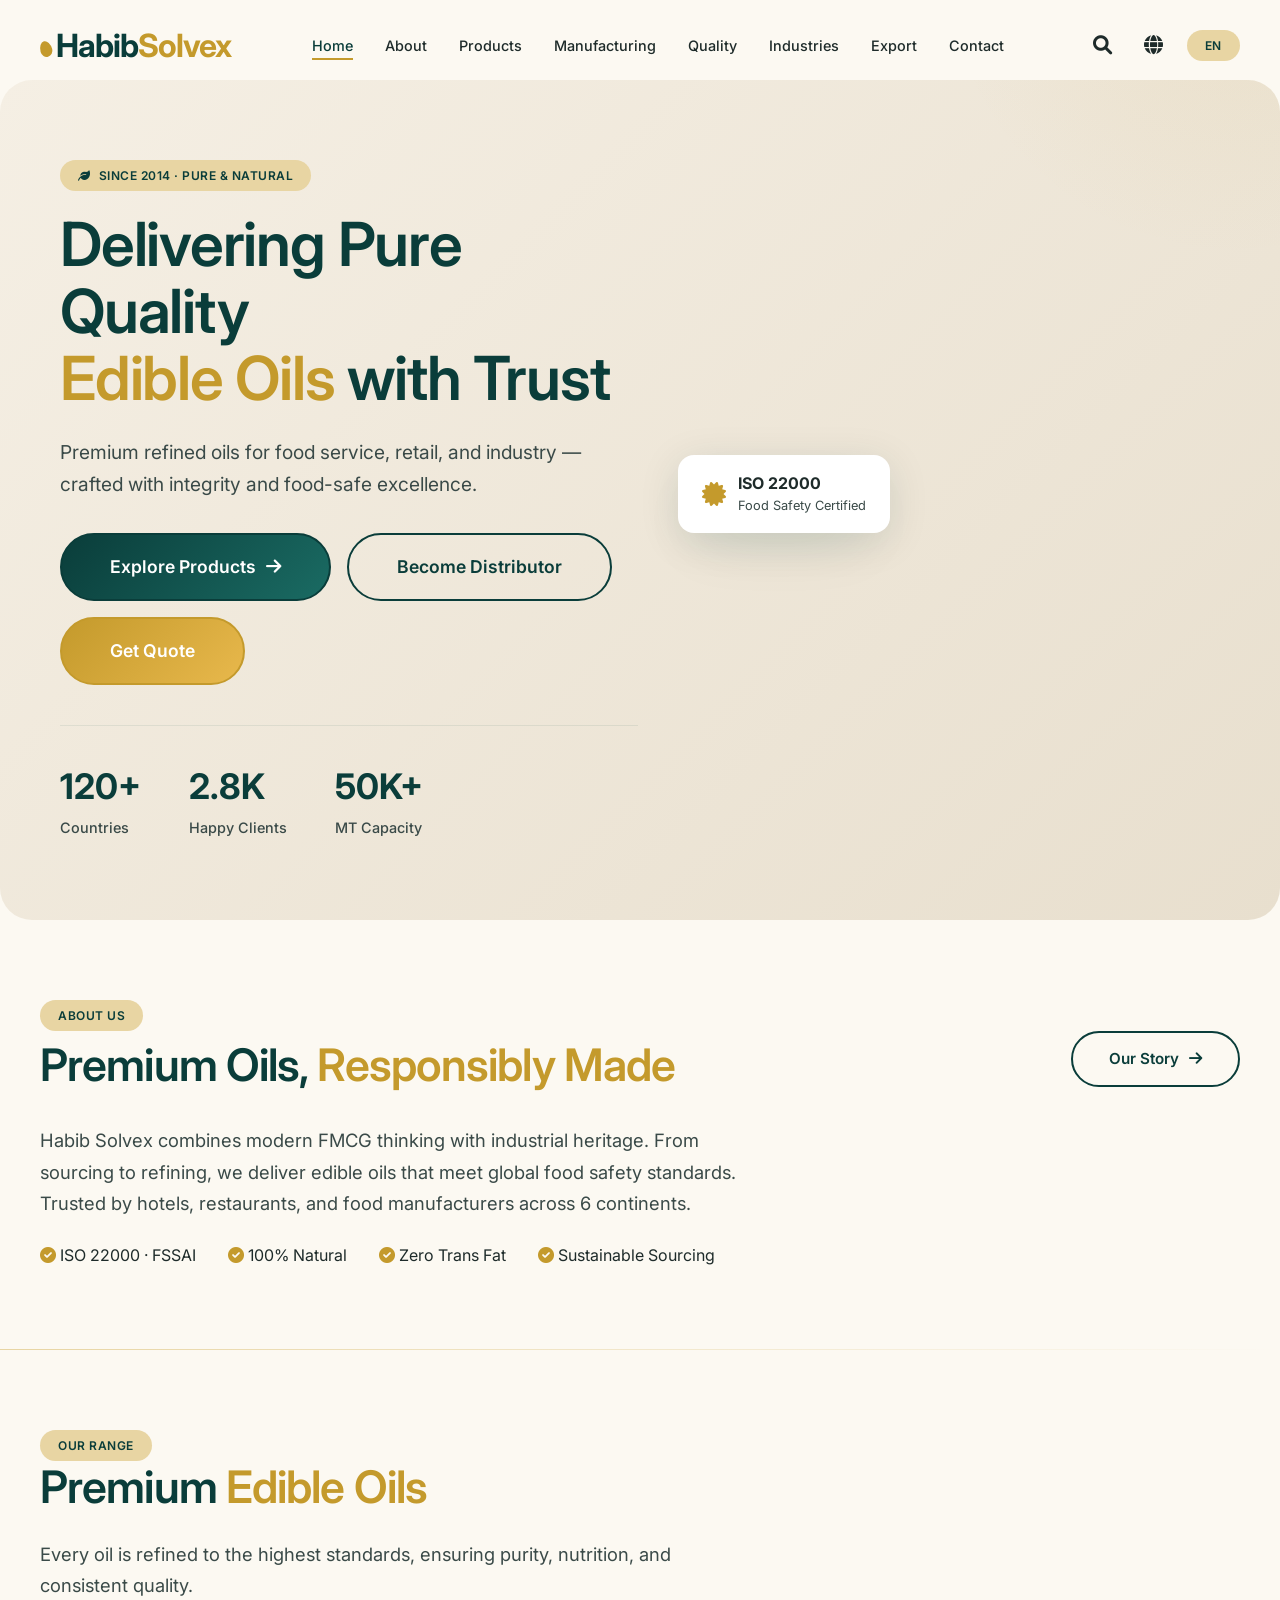
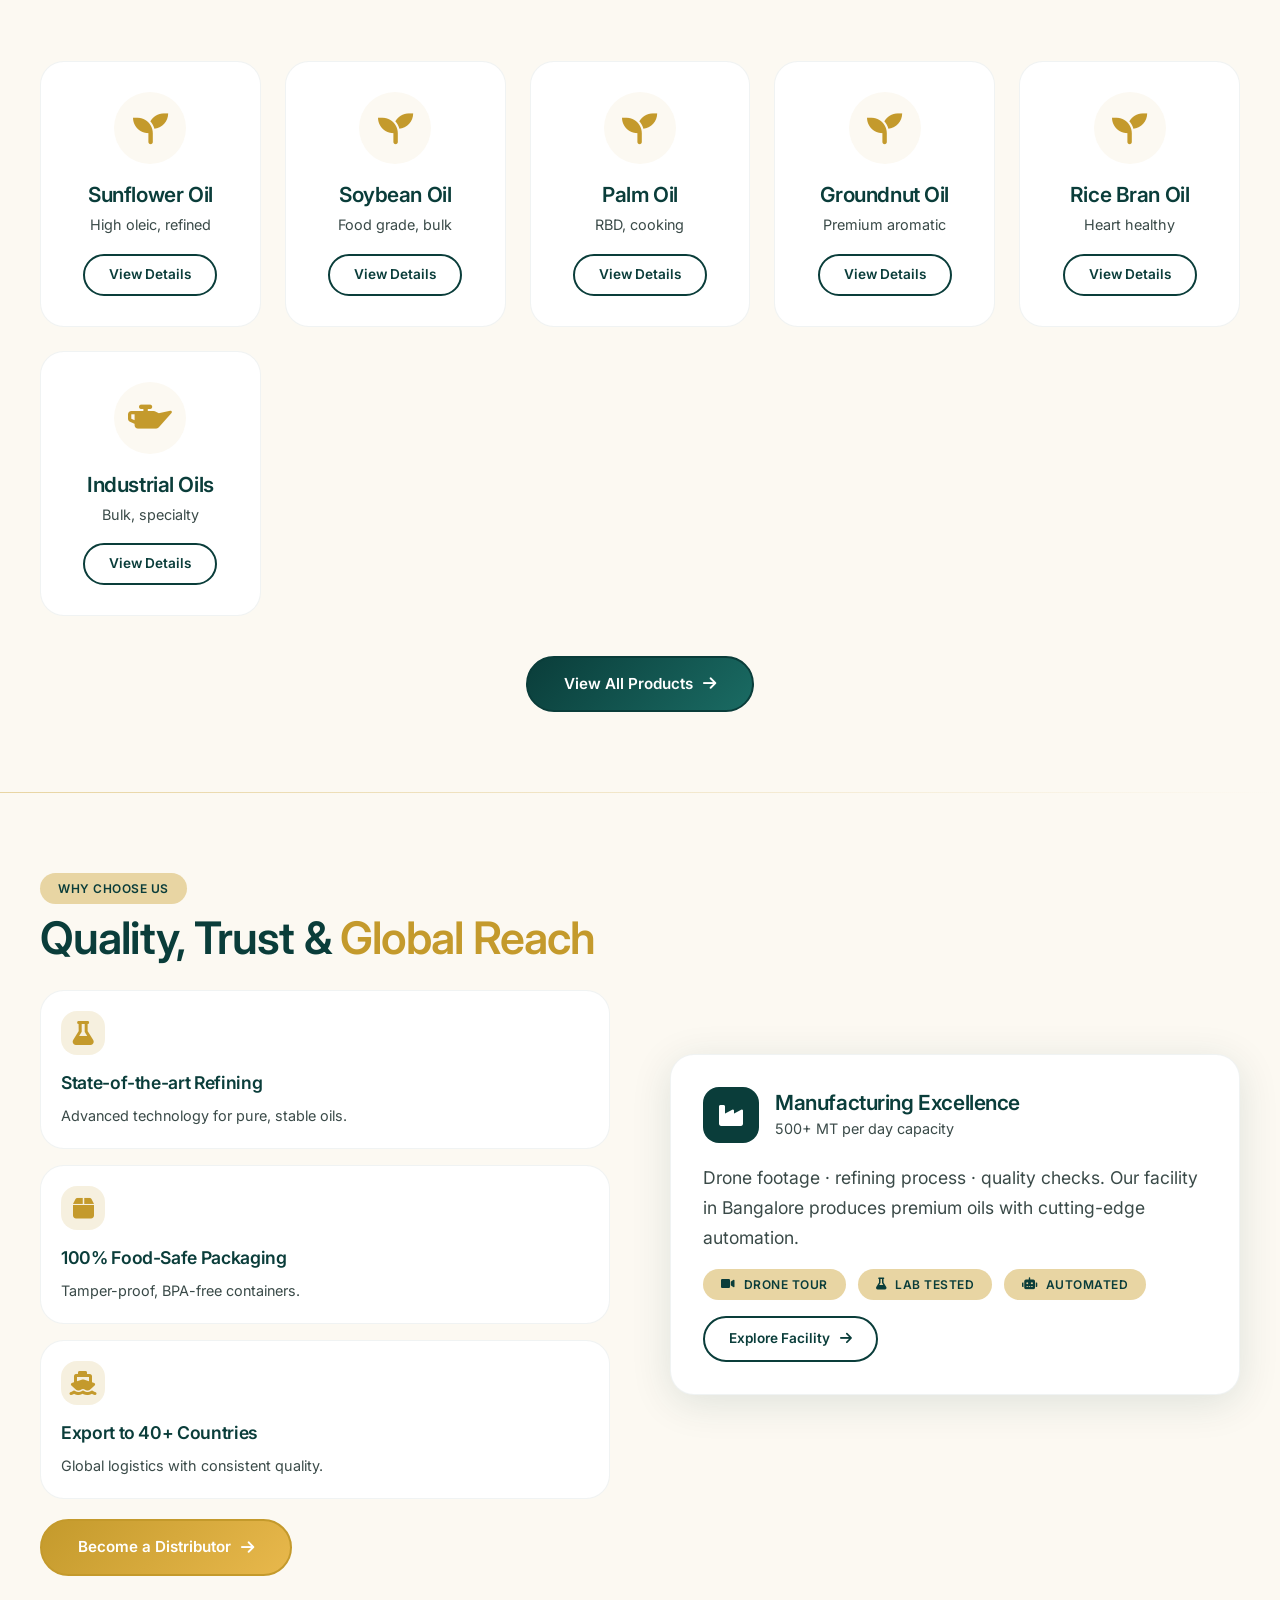
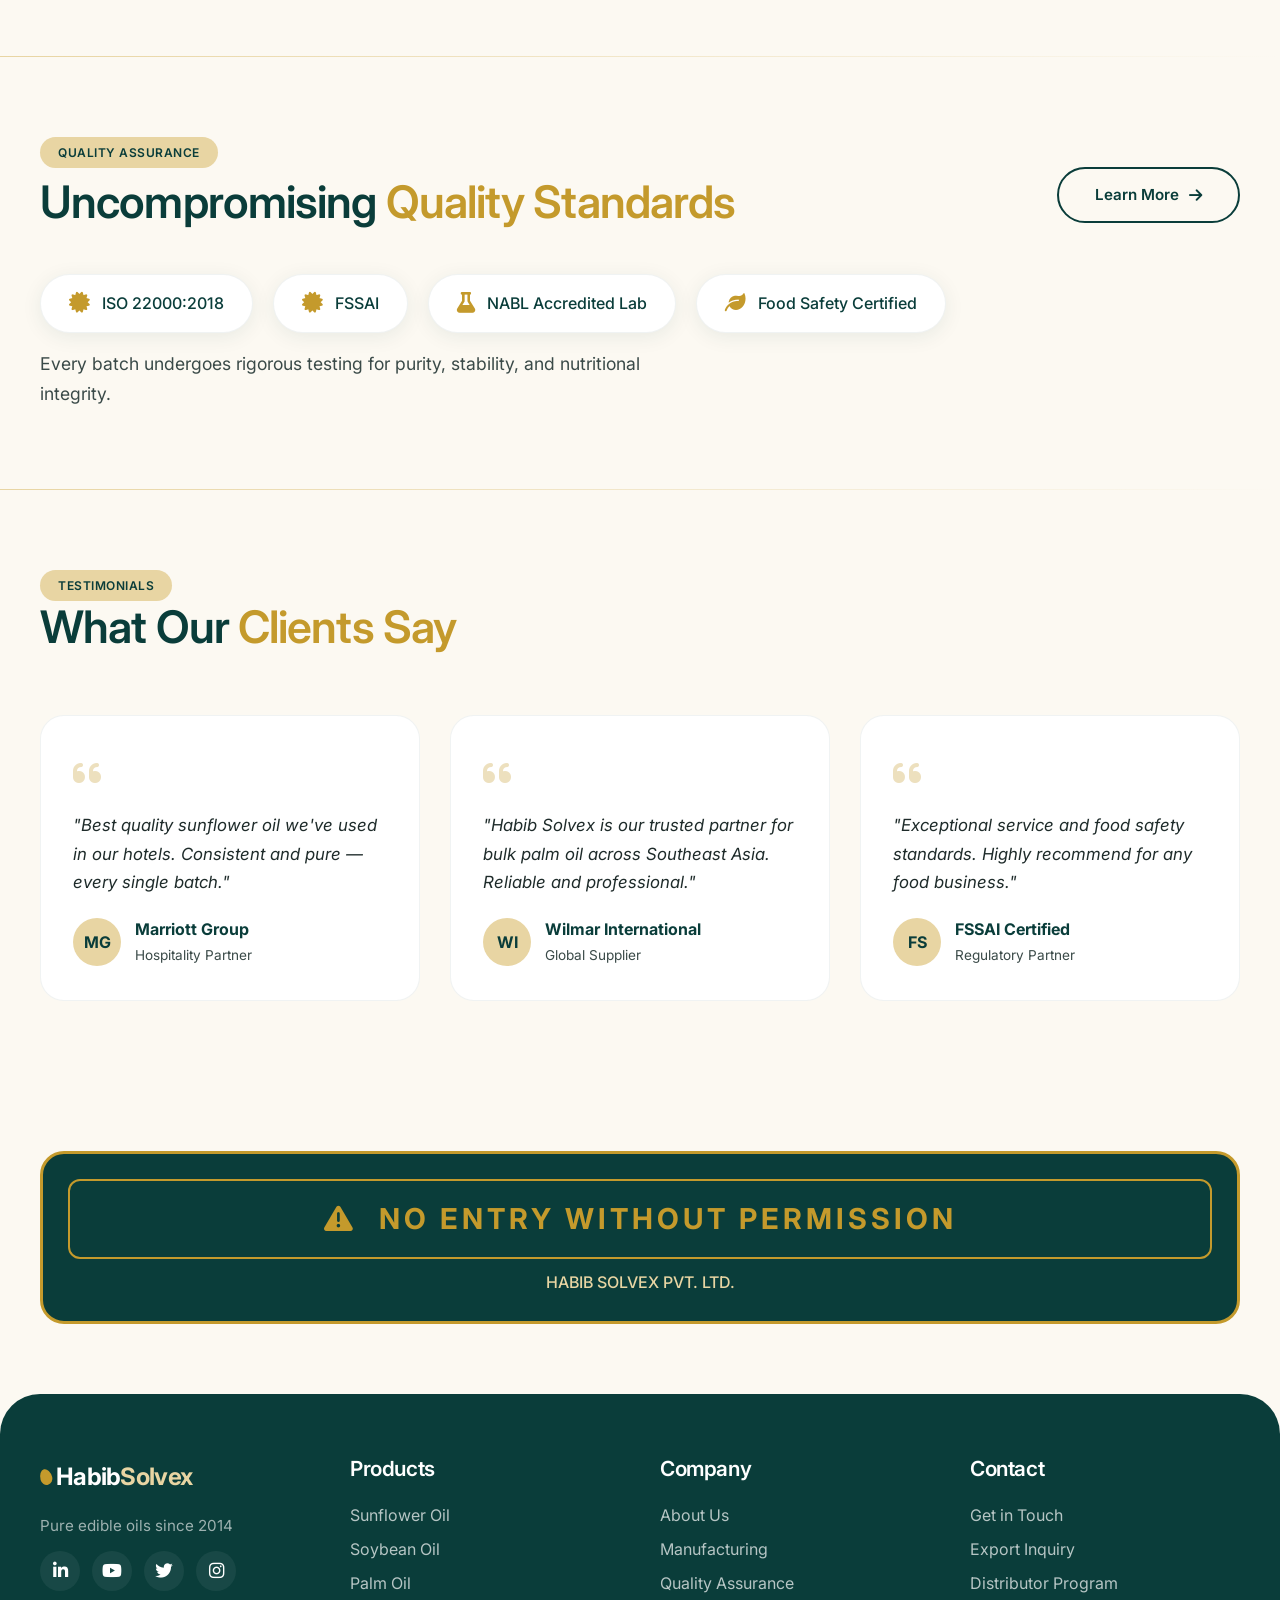
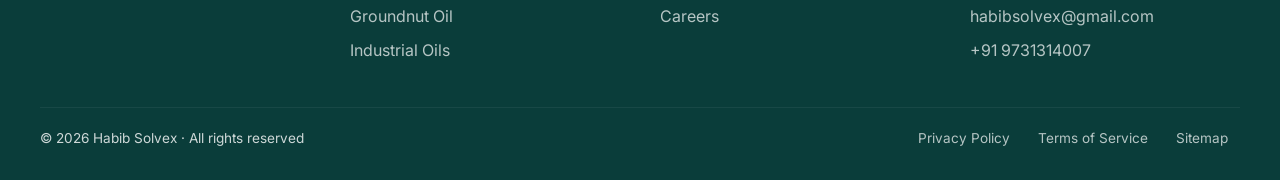
==== index.html @ c98171e0 "Add files via upload Initial commit: Habib Solvex website" ====
<!DOCTYPE html>
<html lang="en">
<head>
    <meta charset="UTF-8">
    <meta name="viewport" content="width=device-width, initial-scale=1.0">
    <title>Habib Solvex · Premium Edible Oils</title>
    
    <!-- Fonts -->
    <link rel="preconnect" href="https://fonts.googleapis.com">
    <link rel="preconnect" href="https://fonts.gstatic.com" crossorigin>
    <link href="https://fonts.googleapis.com/css2?family=Inter:opsz,wght@14..32,300;14..32,400;14..32,500;14..32,600;14..32,700&display=swap" rel="stylesheet">
    
    <!-- Icons -->
    <link rel="stylesheet" href="https://cdnjs.cloudflare.com/ajax/libs/font-awesome/6.0.0-beta3/css/all.min.css">
    
    <!-- Custom CSS -->
    <link rel="stylesheet" href="css/styles.css">
</head>
<body>
    <!-- ===== NAVIGATION ===== -->
    <nav class="navbar" id="navbar">
        <div class="container">
            <a href="index.html" class="logo">
                <span class="oil-drop"></span>Habib<span>Solvex</span>
            </a>
            <ul class="nav-links">
                <li><a href="index.html" class="active">Home</a></li>
                <li><a href="about.html">About</a></li>
                <li><a href="products.html">Products</a></li>
                <li><a href="manufacturing.html">Manufacturing</a></li>
                <li><a href="quality.html">Quality</a></li>
                <li><a href="industries.html">Industries</a></li>
                <li><a href="export.html">Export</a></li>
                <li><a href="contact.html">Contact</a></li>
            </ul>
            <div class="nav-actions">
                <button aria-label="Search"><i class="fas fa-search"></i></button>
                <button aria-label="Language"><i class="fas fa-globe"></i></button>
                <span class="badge badge-gold">EN</span>
            </div>
            <div class="hamburger" aria-label="Toggle menu">
                <span></span>
                <span></span>
                <span></span>
            </div>
        </div>
    </nav>

    <!-- ===== HERO SECTION ===== -->
    <section class="hero container">
        <div class="hero-content">
            <span class="badge badge-gold">
                <i class="fas fa-leaf"></i> Since 2014 · Pure & Natural
            </span>
            <h1>
                Delivering Pure Quality<br>
                <span class="gold">Edible Oils</span> with Trust
            </h1>
            <p>Premium refined oils for food service, retail, and industry — crafted with integrity and food-safe excellence.</p>
            <div class="hero-actions">
                <a href="products.html" class="btn btn-primary btn-lg">Explore Products <i class="fas fa-arrow-right"></i></a>
                <a href="contact.html" class="btn btn-outline btn-lg">Become Distributor</a>
                <a href="contact.html" class="btn btn-gold btn-lg">Get Quote</a>
            </div>
            <div class="hero-stats">
                <div class="stat">
                    <span class="stat-number">120+</span>
                    <span class="stat-label">Countries</span>
                </div>
                <div class="stat">
                    <span class="stat-number">2.8K</span>
                    <span class="stat-label">Happy Clients</span>
                </div>
                <div class="stat">
                    <span class="stat-number">50K+</span>
                    <span class="stat-label">MT Capacity</span>
                </div>
            </div>
        </div>
        <div class="hero-visual">
            <img src="https://images.unsplash.com/photo-1581093588401-fbb62a02f120?w=600&h=400&fit=crop&auto=format" alt="Premium edible oils">
            <div class="floating-badge">
                <i class="fas fa-certificate"></i>
                <div>
                    <strong>ISO 22000</strong>
                    <span style="display:block;font-size:0.8rem;color:var(--charcoal-light);">Food Safety Certified</span>
                </div>
            </div>
        </div>
    </section>

    <!-- ===== ABOUT SNIPPET ===== -->
    <section class="section">
        <div class="container">
            <div style="display:flex; justify-content:space-between; align-items:center; flex-wrap:wrap; gap:20px;">
                <div>
                    <span class="badge badge-gold">About Us</span>
                    <h2 style="margin-top:8px;">Premium Oils, <span class="gold">Responsibly Made</span></h2>
                </div>
                <a href="about.html" class="btn btn-outline">Our Story <i class="fas fa-arrow-right"></i></a>
            </div>
            <p style="max-width:700px; font-size:1.15rem; color:var(--charcoal-light); margin-top:8px;">
                Habib Solvex combines modern FMCG thinking with industrial heritage. From sourcing to refining, 
                we deliver edible oils that meet global food safety standards. Trusted by hotels, restaurants, 
                and food manufacturers across 6 continents.
            </p>
            <div style="display:flex; gap:32px; flex-wrap:wrap; margin-top:24px;">
                <div><i class="fas fa-check-circle" style="color:var(--golden);"></i> ISO 22000 · FSSAI</div>
                <div><i class="fas fa-check-circle" style="color:var(--golden);"></i> 100% Natural</div>
                <div><i class="fas fa-check-circle" style="color:var(--golden);"></i> Zero Trans Fat</div>
                <div><i class="fas fa-check-circle" style="color:var(--golden);"></i> Sustainable Sourcing</div>
            </div>
        </div>
    </section>

    <hr class="section-divider">

    <!-- ===== PRODUCTS ===== -->
    <section class="section">
        <div class="container">
            <div class="section-header">
                <span class="badge badge-gold">Our Range</span>
                <h2>Premium <span class="gold">Edible Oils</span></h2>
                <p>Every oil is refined to the highest standards, ensuring purity, nutrition, and consistent quality.</p>
            </div>
            <div class="product-grid">
                <div class="product-card">
                    <div class="icon-wrapper"><i class="fas fa-seedling"></i></div>
                    <h4>Sunflower Oil</h4>
                    <p>High oleic, refined</p>
                    <a href="product-detail.html" class="btn btn-outline btn-sm">View Details</a>
                </div>
                <div class="product-card">
                    <div class="icon-wrapper"><i class="fas fa-seedling"></i></div>
                    <h4>Soybean Oil</h4>
                    <p>Food grade, bulk</p>
                    <a href="product-detail.html" class="btn btn-outline btn-sm">View Details</a>
                </div>
                <div class="product-card">
                    <div class="icon-wrapper"><i class="fas fa-seedling"></i></div>
                    <h4>Palm Oil</h4>
                    <p>RBD, cooking</p>
                    <a href="product-detail.html" class="btn btn-outline btn-sm">View Details</a>
                </div>
                <div class="product-card">
                    <div class="icon-wrapper"><i class="fas fa-seedling"></i></div>
                    <h4>Groundnut Oil</h4>
                    <p>Premium aromatic</p>
                    <a href="product-detail.html" class="btn btn-outline btn-sm">View Details</a>
                </div>
                <div class="product-card">
                    <div class="icon-wrapper"><i class="fas fa-seedling"></i></div>
                    <h4>Rice Bran Oil</h4>
                    <p>Heart healthy</p>
                    <a href="product-detail.html" class="btn btn-outline btn-sm">View Details</a>
                </div>
                <div class="product-card">
                    <div class="icon-wrapper"><i class="fas fa-oil-can"></i></div>
                    <h4>Industrial Oils</h4>
                    <p>Bulk, specialty</p>
                    <a href="product-detail.html" class="btn btn-outline btn-sm">View Details</a>
                </div>
            </div>
            <div style="text-align:center; margin-top:20px;">
                <a href="products.html" class="btn btn-primary">View All Products <i class="fas fa-arrow-right"></i></a>
            </div>
        </div>
    </section>

    <hr class="section-divider">

    <!-- ===== WHY CHOOSE US ===== -->
    <section class="section">
        <div class="container">
            <div style="display:grid; grid-template-columns:1fr 1fr; gap:60px; align-items:center;">
                <div>
                    <span class="badge badge-gold">Why Choose Us</span>
                    <h2 style="margin-top:8px;">Quality, Trust &amp; <span class="gold">Global Reach</span></h2>
                    <div class="features-grid" style="grid-template-columns:1fr; gap:16px; margin:20px 0;">
                        <div class="feature-card" style="padding:20px;">
                            <div class="icon" style="width:44px;height:44px;"><i class="fas fa-flask"></i></div>
                            <h4 style="font-size:1.1rem;">State-of-the-art Refining</h4>
                            <p style="font-size:0.9rem;">Advanced technology for pure, stable oils.</p>
                        </div>
                        <div class="feature-card" style="padding:20px;">
                            <div class="icon" style="width:44px;height:44px;"><i class="fas fa-box"></i></div>
                            <h4 style="font-size:1.1rem;">100% Food-Safe Packaging</h4>
                            <p style="font-size:0.9rem;">Tamper-proof, BPA-free containers.</p>
                        </div>
                        <div class="feature-card" style="padding:20px;">
                            <div class="icon" style="width:44px;height:44px;"><i class="fas fa-ship"></i></div>
                            <h4 style="font-size:1.1rem;">Export to 40+ Countries</h4>
                            <p style="font-size:0.9rem;">Global logistics with consistent quality.</p>
                        </div>
                    </div>
                    <a href="contact.html" class="btn btn-gold">Become a Distributor <i class="fas fa-arrow-right"></i></a>
                </div>
                <div>
                    <div style="background:var(--white); border-radius:24px; padding:32px; border:1px solid rgba(10,61,58,0.06); box-shadow:var(--shadow-medium);">
                        <div style="display:flex; align-items:center; gap:16px; margin-bottom:20px;">
                            <div style="width:56px;height:56px;background:var(--deep-green);border-radius:16px;display:flex;align-items:center;justify-content:center;color:white;font-size:1.5rem;">
                                <i class="fas fa-industry"></i>
                            </div>
                            <div>
                                <h4 style="margin:0;">Manufacturing Excellence</h4>
                                <p style="margin:0;font-size:0.9rem;color:var(--charcoal-light);">500+ MT per day capacity</p>
                            </div>
                        </div>
                        <p>Drone footage · refining process · quality checks. Our facility in Bangalore produces premium oils with cutting-edge automation.</p>
                        <div style="display:flex; gap:12px; flex-wrap:wrap; margin-top:16px;">
                            <span class="badge badge-gold"><i class="fas fa-video"></i> Drone Tour</span>
                            <span class="badge badge-gold"><i class="fas fa-flask"></i> Lab Tested</span>
                            <span class="badge badge-gold"><i class="fas fa-robot"></i> Automated</span>
                        </div>
                        <a href="manufacturing.html" class="btn btn-outline btn-sm" style="margin-top:16px;">Explore Facility <i class="fas fa-arrow-right"></i></a>
                    </div>
                </div>
            </div>
        </div>
    </section>

    <hr class="section-divider">

    <!-- ===== QUALITY & CERTIFICATIONS ===== -->
    <section class="section">
        <div class="container">
            <div style="display:flex; justify-content:space-between; align-items:center; flex-wrap:wrap; gap:20px;">
                <div>
                    <span class="badge badge-gold">Quality Assurance</span>
                    <h2 style="margin-top:8px;">Uncompromising <span class="gold">Quality Standards</span></h2>
                </div>
                <a href="quality.html" class="btn btn-outline">Learn More <i class="fas fa-arrow-right"></i></a>
            </div>
            <div class="cert-grid" style="justify-content:flex-start; margin-top:20px;">
                <div class="cert-item"><i class="fas fa-certificate"></i><span>ISO 22000:2018</span></div>
                <div class="cert-item"><i class="fas fa-certificate"></i><span>FSSAI</span></div>
                <div class="cert-item"><i class="fas fa-flask"></i><span>NABL Accredited Lab</span></div>
                <div class="cert-item"><i class="fas fa-leaf"></i><span>Food Safety Certified</span></div>
            </div>
            <p style="max-width:600px; margin-top:16px;">Every batch undergoes rigorous testing for purity, stability, and nutritional integrity.</p>
        </div>
    </section>

    <hr class="section-divider">

    <!-- ===== TESTIMONIALS ===== -->
    <section class="section">
        <div class="container">
            <div class="section-header">
                <span class="badge badge-gold">Testimonials</span>
                <h2>What Our <span class="gold">Clients Say</span></h2>
            </div>
            <div class="testimonial-grid">
                <div class="testimonial-card">
                    <div class="quote-icon"><i class="fas fa-quote-left"></i></div>
                    <blockquote>"Best quality sunflower oil we've used in our hotels. Consistent and pure — every single batch."</blockquote>
                    <div class="author">
                        <div class="avatar">MG</div>
                        <div class="info">
                            <strong>Marriott Group</strong>
                            <span>Hospitality Partner</span>
                        </div>
                    </div>
                </div>
                <div class="testimonial-card">
                    <div class="quote-icon"><i class="fas fa-quote-left"></i></div>
                    <blockquote>"Habib Solvex is our trusted partner for bulk palm oil across Southeast Asia. Reliable and professional."</blockquote>
                    <div class="author">
                        <div class="avatar">WI</div>
                        <div class="info">
                            <strong>Wilmar International</strong>
                            <span>Global Supplier</span>
                        </div>
                    </div>
                </div>
                <div class="testimonial-card">
                    <div class="quote-icon"><i class="fas fa-quote-left"></i></div>
                    <blockquote>"Exceptional service and food safety standards. Highly recommend for any food business."</blockquote>
                    <div class="author">
                        <div class="avatar">FS</div>
                        <div class="info">
                            <strong>FSSAI Certified</strong>
                            <span>Regulatory Partner</span>
                        </div>
                    </div>
                </div>
            </div>
        </div>
    </section>

    <!-- ===== NO ENTRY WITHOUT PERMISSION SIGN ===== -->
    <section class="section" style="padding:30px 0;">
        <div class="container">
            <div style="background:var(--deep-green);border-radius:24px;padding:25px;text-align:center;border:3px solid var(--golden);">
                <div style="font-size:1.8rem;font-weight:700;color:var(--golden);letter-spacing:4px;text-transform:uppercase;border:2px solid var(--golden);padding:15px;border-radius:12px;">
                    <i class="fas fa-exclamation-triangle" style="color:var(--golden);margin-right:12px;"></i>
                    NO ENTRY WITHOUT PERMISSION
                </div>
                <p style="color:var(--golden-light);margin-top:10px;font-size:1rem;font-weight:500;">
                    HABIB SOLVEX PVT. LTD.
                </p>
            </div>
        </div>
    </section>

    <!-- ===== FOOTER ===== -->
    <footer class="footer">
        <div class="container">
            <div class="footer-grid">
                <div>
                    <a href="index.html" class="logo" style="color:white; font-size:1.5rem;">
                        <span class="oil-drop"></span>Habib<span style="color:var(--golden-light);">Solvex</span>
                    </a>
                    <p style="color:rgba(255,255,255,0.6); margin-top:12px; font-size:0.95rem;">Pure edible oils since 2014</p>
                    <div class="social-links">
                        <a href="#"><i class="fab fa-linkedin-in"></i></a>
                        <a href="#"><i class="fab fa-youtube"></i></a>
                        <a href="#"><i class="fab fa-twitter"></i></a>
                        <a href="#"><i class="fab fa-instagram"></i></a>
                    </div>
                </div>
                <div>
                    <h4>Products</h4>
                    <a href="product-detail.html">Sunflower Oil</a>
                    <a href="product-detail.html">Soybean Oil</a>
                    <a href="product-detail.html">Palm Oil</a>
                    <a href="product-detail.html">Groundnut Oil</a>
                    <a href="product-detail.html">Industrial Oils</a>
                </div>
                <div>
                    <h4>Company</h4>
                    <a href="about.html">About Us</a>
                    <a href="manufacturing.html">Manufacturing</a>
                    <a href="quality.html">Quality Assurance</a>
                    <a href="contact.html">Careers</a>
                </div>
                <div>
                    <h4>Contact</h4>
                    <a href="contact.html">Get in Touch</a>
                    <a href="export.html">Export Inquiry</a>
                    <a href="contact.html">Distributor Program</a>
                    <a href="mailto:habibsolvex@gmail.com">habibsolvex@gmail.com</a>
                    <a href="tel:+919731314007">+91 9731314007</a>
                </div>
            </div>
            <div class="footer-bottom">
                <span>© 2026 Habib Solvex · All rights reserved</span>
                <div>
                    <a href="#">Privacy Policy</a>
                    <a href="#">Terms of Service</a>
                    <a href="#">Sitemap</a>
                </div>
            </div>
        </div>
    </footer>

    <!-- JavaScript -->
    <script src="js/main.js"></script>
</body>
</html>
---- css/styles.css ----
/* ============================================
   HABIB SOLVEX - PREMIUM STYLES
   Left-Aligned Version (Matches Spring Boot)
   ============================================ */

/* ===== ROOT VARIABLES ===== */
:root {
    /* Primary Colors */
    --deep-green: #0a3d3a;
    --deep-green-dark: #062926;
    --deep-green-light: #1a5c57;
    
    /* Secondary Colors */
    --golden: #c49a2c;
    --golden-light: #e8d5a3;
    --golden-dark: #a67c1e;
    --golden-glow: rgba(196, 154, 44, 0.15);
    
    /* Accent Colors */
    --white: #ffffff;
    --charcoal: #1e2b2a;
    --charcoal-light: #3a4a48;
    --cream: #fcf9f2;
    --cream-dark: #f5efe4;
    
    /* Gradients */
    --gradient-hero: linear-gradient(135deg, #f5efe4 0%, #e8dfce 100%);
    --gradient-gold: linear-gradient(135deg, #c49a2c 0%, #e8b84c 100%);
    --gradient-green: linear-gradient(135deg, #0a3d3a 0%, #1a6b63 100%);
    
    /* Shadows */
    --shadow-soft: 0 4px 20px rgba(10, 61, 58, 0.08);
    --shadow-medium: 0 8px 40px rgba(10, 61, 58, 0.12);
    --shadow-heavy: 0 20px 60px rgba(10, 61, 58, 0.18);
    --shadow-gold: 0 8px 40px rgba(196, 154, 44, 0.25);
    
    /* Typography */
    --font-primary: 'Inter', -apple-system, BlinkMacSystemFont, sans-serif;
}

/* ===== RESET & BASE ===== */
* {
    margin: 0;
    padding: 0;
    box-sizing: border-box;
}

body {
    font-family: var(--font-primary);
    background: var(--cream);
    color: var(--charcoal);
    line-height: 1.6;
    -webkit-font-smoothing: antialiased;
}

.container {
    max-width: 1280px;
    margin: 0 auto;
    padding: 0 40px;
}

/* ===== TYPOGRAPHY ===== */
h1, h2, h3, h4, h5 {
    font-weight: 600;
    letter-spacing: -0.02em;
    color: var(--deep-green);
}

h1 { font-size: 3.5rem; line-height: 1.1; }
h2 { font-size: 2.8rem; line-height: 1.2; margin-bottom: 1.5rem; }
h3 { font-size: 1.8rem; line-height: 1.3; }
h4 { font-size: 1.3rem; line-height: 1.4; }

h2 .gold { color: var(--golden); }
.gold { color: var(--golden); }

p {
    color: var(--charcoal-light);
    font-size: 1.1rem;
    line-height: 1.7;
}

/* ===== BUTTONS ===== */
.btn {
    display: inline-flex;
    align-items: center;
    gap: 10px;
    padding: 14px 36px;
    border-radius: 50px;
    font-weight: 600;
    font-size: 0.95rem;
    text-decoration: none;
    transition: all 0.3s cubic-bezier(0.4, 0, 0.2, 1);
    border: 2px solid transparent;
    cursor: pointer;
}

.btn-primary {
    background: var(--gradient-green);
    color: var(--white);
    border-color: var(--deep-green);
}
.btn-primary:hover {
    transform: translateY(-3px);
    box-shadow: var(--shadow-heavy);
    background: var(--deep-green-dark);
}

.btn-gold {
    background: var(--gradient-gold);
    color: var(--white);
    border-color: var(--golden);
}
.btn-gold:hover {
    transform: translateY(-3px);
    box-shadow: var(--shadow-gold);
    background: var(--golden-dark);
}

.btn-outline {
    background: transparent;
    color: var(--deep-green);
    border-color: var(--deep-green);
}
.btn-outline:hover {
    background: var(--deep-green);
    color: var(--white);
    transform: translateY(-3px);
}

.btn-lg { padding: 18px 48px; font-size: 1.1rem; }
.btn-sm { padding: 10px 24px; font-size: 0.85rem; }

/* ===== BADGE ===== */
.badge {
    display: inline-flex;
    align-items: center;
    gap: 8px;
    padding: 6px 18px;
    border-radius: 50px;
    font-weight: 600;
    font-size: 0.75rem;
    letter-spacing: 0.5px;
    text-transform: uppercase;
    background: var(--golden-light);
    color: var(--deep-green);
}
.badge-gold { background: var(--golden-light); color: var(--deep-green); }

/* ===== NAVIGATION ===== */
.navbar {
    display: flex;
    justify-content: space-between;
    align-items: center;
    padding: 20px 0;
    position: fixed;
    top: 0;
    left: 0;
    right: 0;
    z-index: 1000;
    transition: all 0.3s ease;
    padding: 20px 40px;
}

.navbar.scrolled {
    background: rgba(252, 249, 242, 0.95);
    backdrop-filter: blur(10px);
    padding: 12px 40px;
    box-shadow: 0 2px 30px rgba(0, 0, 0, 0.06);
}

.navbar .container {
    width: 100%;
    max-width: 1280px;
    margin: 0 auto;
    display: flex;
    justify-content: space-between;
    align-items: center;
    padding: 0;
}

.logo {
    font-size: 2rem;
    font-weight: 700;
    color: var(--deep-green);
    letter-spacing: -0.03em;
    text-decoration: none;
}
.logo span { color: var(--golden); }
.logo .oil-drop {
    display: inline-block;
    width: 12px;
    height: 16px;
    background: var(--golden);
    border-radius: 50% 50% 50% 50% / 60% 60% 40% 40%;
    margin-right: 4px;
    transform: rotate(-15deg);
}

.nav-links {
    display: flex;
    gap: 32px;
    list-style: none;
}
.nav-links a {
    text-decoration: none;
    color: var(--charcoal);
    font-size: 0.9rem;
    font-weight: 500;
    transition: all 0.3s;
    position: relative;
    padding: 4px 0;
}
.nav-links a::after {
    content: '';
    position: absolute;
    bottom: -2px;
    left: 0;
    width: 0;
    height: 2px;
    background: var(--golden);
    transition: width 0.3s ease;
}
.nav-links a:hover::after,
.nav-links a.active::after {
    width: 100%;
}
.nav-links a:hover,
.nav-links a.active {
    color: var(--deep-green);
}

.nav-actions {
    display: flex;
    align-items: center;
    gap: 16px;
}
.nav-actions button {
    background: none;
    border: none;
    color: var(--charcoal);
    font-size: 1.2rem;
    cursor: pointer;
    transition: color 0.3s;
    padding: 8px;
}
.nav-actions button:hover { color: var(--golden); }

.hamburger {
    display: none;
    flex-direction: column;
    gap: 5px;
    cursor: pointer;
}
.hamburger span {
    width: 25px;
    height: 3px;
    background: var(--charcoal);
    border-radius: 3px;
    transition: all 0.3s;
}

/* ===== HERO ===== */
.hero {
    background: var(--gradient-hero);
    border-radius: 32px;
    padding: 80px 60px;
    margin-top: 80px;
    display: flex;
    align-items: center;
    gap: 60px;
    position: relative;
    overflow: hidden;
}
.hero::before {
    content: '';
    position: absolute;
    top: -50%;
    right: -20%;
    width: 600px;
    height: 600px;
    border-radius: 50%;
    background: radial-gradient(circle, rgba(196, 154, 44, 0.08) 0%, transparent 70%);
}
.hero-content { flex: 1; position: relative; z-index: 1; }
.hero-content .badge { margin-bottom: 20px; }
.hero-content h1 { font-size: 3.8rem; color: var(--deep-green); }
.hero-content h1 .gold { color: var(--golden); }
.hero-content p {
    font-size: 1.2rem;
    max-width: 540px;
    margin: 24px 0 32px;
}
.hero-actions { display: flex; flex-wrap: wrap; gap: 16px; }

.hero-stats {
    display: flex;
    gap: 48px;
    margin-top: 40px;
    padding-top: 32px;
    border-top: 1px solid rgba(10, 61, 58, 0.08);
}
.hero-stats .stat { text-align: left; }
.hero-stats .stat-number {
    display: block;
    font-size: 2.2rem;
    font-weight: 700;
    color: var(--deep-green);
}
.hero-stats .stat-label {
    font-size: 0.9rem;
    color: var(--charcoal-light);
    font-weight: 500;
}

.hero-visual { flex: 0 0 45%; position: relative; z-index: 1; }
.hero-visual img {
    width: 100%;
    border-radius: 24px;
    box-shadow: var(--shadow-heavy);
}
.hero-visual .floating-badge {
    position: absolute;
    bottom: -20px;
    left: -20px;
    background: var(--white);
    padding: 16px 24px;
    border-radius: 16px;
    box-shadow: var(--shadow-medium);
    display: flex;
    align-items: center;
    gap: 12px;
}
.hero-visual .floating-badge i { color: var(--golden); font-size: 1.5rem; }

/* ===== SECTIONS - LEFT ALIGNED ===== */
.section { padding: 80px 0; }
.section-divider {
    border: none;
    height: 1px;
    background: linear-gradient(to right, var(--golden-light), transparent);
    margin: 0;
}

/* ===== SECTION HEADER - LEFT ALIGNED ===== */
.section-header {
    text-align: left;
    max-width: 700px;
    margin-bottom: 60px;
}
.section-header p {
    font-size: 1.15rem;
    color: var(--charcoal-light);
}

/* ===== PRODUCT GRID ===== */
.product-grid {
    display: grid;
    grid-template-columns: repeat(auto-fit, minmax(200px, 1fr));
    gap: 24px;
    margin: 40px 0;
}
.product-card {
    background: var(--white);
    padding: 30px 20px;
    border-radius: 24px;
    text-align: center;
    transition: all 0.4s;
    border: 1px solid rgba(10, 61, 58, 0.06);
}
.product-card:hover {
    transform: translateY(-8px);
    border-color: var(--golden-light);
    box-shadow: var(--shadow-medium);
}
.product-card .icon-wrapper {
    width: 72px;
    height: 72px;
    margin: 0 auto 16px;
    background: var(--cream);
    border-radius: 50%;
    display: flex;
    align-items: center;
    justify-content: center;
    transition: all 0.3s;
}
.product-card:hover .icon-wrapper {
    background: var(--golden-light);
    transform: scale(1.05);
}
.product-card .icon-wrapper i { font-size: 2.2rem; color: var(--golden); }
.product-card h4 { color: var(--deep-green); margin-bottom: 4px; }
.product-card p { font-size: 0.9rem; color: var(--charcoal-light); }
.product-card .btn { margin-top: 16px; padding: 8px 24px; font-size: 0.85rem; }

/* ===== FEATURES ===== */
.features-grid {
    display: grid;
    grid-template-columns: repeat(auto-fit, minmax(250px, 1fr));
    gap: 30px;
    margin: 40px 0;
}
.feature-card {
    background: var(--white);
    padding: 32px;
    border-radius: 24px;
    border: 1px solid rgba(10, 61, 58, 0.06);
    transition: all 0.4s;
}
.feature-card:hover {
    transform: translateY(-4px);
    box-shadow: var(--shadow-medium);
}
.feature-card .icon {
    width: 56px;
    height: 56px;
    background: var(--golden-glow);
    border-radius: 16px;
    display: flex;
    align-items: center;
    justify-content: center;
    margin-bottom: 16px;
}
.feature-card .icon i { font-size: 1.5rem; color: var(--golden); }
.feature-card h4 { color: var(--deep-green); margin-bottom: 8px; }
.feature-card p { font-size: 0.95rem; color: var(--charcoal-light); }

/* ===== CERTIFICATIONS - LEFT ALIGNED ===== */
.cert-grid {
    display: flex;
    flex-wrap: wrap;
    gap: 20px;
    justify-content: flex-start;
}
.cert-item {
    background: var(--white);
    padding: 16px 28px;
    border-radius: 50px;
    display: flex;
    align-items: center;
    gap: 12px;
    border: 1px solid rgba(10, 61, 58, 0.06);
    transition: all 0.3s;
    box-shadow: var(--shadow-soft);
}
.cert-item:hover {
    transform: translateY(-2px);
    box-shadow: var(--shadow-medium);
    border-color: var(--golden-light);
}
.cert-item i { color: var(--golden); font-size: 1.3rem; }
.cert-item span { font-weight: 500; color: var(--deep-green); }

/* ===== TESTIMONIALS ===== */
.testimonial-grid {
    display: grid;
    grid-template-columns: repeat(auto-fit, minmax(300px, 1fr));
    gap: 30px;
    margin: 40px 0;
}
.testimonial-card {
    background: var(--white);
    padding: 32px;
    border-radius: 24px;
    border: 1px solid rgba(10, 61, 58, 0.06);
    transition: all 0.3s;
}
.testimonial-card:hover { box-shadow: var(--shadow-medium); }
.testimonial-card .quote-icon {
    color: var(--golden);
    font-size: 2rem;
    opacity: 0.3;
    margin-bottom: 12px;
}
.testimonial-card blockquote {
    font-size: 1.05rem;
    color: var(--charcoal);
    font-style: italic;
    margin: 12px 0 20px;
    line-height: 1.7;
}
.testimonial-card .author {
    display: flex;
    align-items: center;
    gap: 14px;
}
.testimonial-card .author .avatar {
    width: 48px;
    height: 48px;
    border-radius: 50%;
    background: var(--golden-light);
    display: flex;
    align-items: center;
    justify-content: center;
    font-weight: 700;
    color: var(--deep-green);
}
.testimonial-card .author .info strong {
    display: block;
    color: var(--deep-green);
}
.testimonial-card .author .info span {
    font-size: 0.85rem;
    color: var(--charcoal-light);
}

/* ===== CONTACT ===== */
.contact-hero {
    background: var(--gradient-hero);
    border-radius: 32px;
    padding: 60px 60px 50px;
    margin-top: 80px;
    text-align: left;
    position: relative;
    overflow: hidden;
}
.contact-hero h1 { font-size: 3.2rem; color: var(--deep-green); }
.contact-hero p { font-size: 1.15rem; color: var(--charcoal-light); max-width: 600px; margin: 16px 0 0; }

.contact-grid {
    display: grid;
    grid-template-columns: 1fr 1.2fr;
    gap: 50px;
    margin: 50px 0;
}
.contact-info {
    background: var(--white);
    padding: 40px;
    border-radius: 24px;
    border: 1px solid rgba(10, 61, 58, 0.06);
    box-shadow: var(--shadow-soft);
}
.contact-info h2 { font-size: 1.8rem; margin-bottom: 8px; }
.contact-info .subtitle { color: var(--charcoal-light); margin-bottom: 30px; }

.info-item {
    display: flex;
    align-items: flex-start;
    gap: 16px;
    padding: 16px 0;
    border-bottom: 1px solid rgba(10, 61, 58, 0.06);
}
.info-item:last-child { border-bottom: none; }
.info-item .icon {
    width: 48px;
    height: 48px;
    min-width: 48px;
    background: var(--golden-glow);
    border-radius: 14px;
    display: flex;
    align-items: center;
    justify-content: center;
    color: var(--golden);
    font-size: 1.2rem;
}
.info-item .content h4 {
    color: var(--deep-green);
    font-size: 0.9rem;
    margin-bottom: 2px;
}
.info-item .content p { color: var(--charcoal-light); font-size: 0.95rem; }
.info-item .content a {
    color: var(--deep-green);
    text-decoration: none;
    transition: color 0.3s;
}
.info-item .content a:hover { color: var(--golden); }

.quick-contact {
    display: grid;
    grid-template-columns: 1fr 1fr;
    gap: 12px;
    margin-top: 24px;
}
.quick-contact .btn-whatsapp {
    background: #25D366;
    color: white;
    border-color: #25D366;
    display: inline-flex;
    align-items: center;
    justify-content: center;
    gap: 10px;
    padding: 12px 20px;
    border-radius: 50px;
    font-weight: 600;
    font-size: 0.9rem;
    text-decoration: none;
    transition: all 0.3s;
}
.quick-contact .btn-whatsapp:hover { transform: translateY(-2px); box-shadow: 0 8px 30px rgba(37, 211, 102, 0.3); }
.quick-contact .btn-phone {
    background: var(--deep-green);
    color: white;
    border-color: var(--deep-green);
    display: inline-flex;
    align-items: center;
    justify-content: center;
    gap: 10px;
    padding: 12px 20px;
    border-radius: 50px;
    font-weight: 600;
    font-size: 0.9rem;
    text-decoration: none;
    transition: all 0.3s;
}
.quick-contact .btn-phone:hover { transform: translateY(-2px); box-shadow: var(--shadow-medium); }

.contact-form-wrapper {
    background: var(--white);
    padding: 40px;
    border-radius: 24px;
    border: 1px solid rgba(10, 61, 58, 0.06);
    box-shadow: var(--shadow-soft);
}
.contact-form-wrapper h2 { font-size: 1.8rem; margin-bottom: 8px; }
.contact-form-wrapper .subtitle { color: var(--charcoal-light); margin-bottom: 30px; }

.form-group { margin-bottom: 18px; }
.form-group label {
    display: block;
    font-weight: 600;
    font-size: 0.9rem;
    color: var(--deep-green);
    margin-bottom: 6px;
}
.form-group label .required { color: #dc3545; margin-left: 2px; }
.form-group input,
.form-group textarea,
.form-group select {
    width: 100%;
    padding: 14px 18px;
    border: 2px solid rgba(10, 61, 58, 0.08);
    border-radius: 14px;
    font-family: var(--font-primary);
    font-size: 1rem;
    transition: all 0.3s;
    background: var(--cream);
    color: var(--charcoal);
}
.form-group input:focus,
.form-group textarea:focus,
.form-group select:focus {
    outline: none;
    border-color: var(--golden);
    background: var(--white);
    box-shadow: 0 0 0 4px var(--golden-glow);
}
.form-group textarea { height: 120px; resize: vertical; }
.form-row { display: grid; grid-template-columns: 1fr 1fr; gap: 18px; }

/* ===== FOOTER ===== */
.footer {
    background: var(--deep-green);
    color: rgba(255, 255, 255, 0.8);
    padding: 60px 0 30px;
    border-radius: 40px 40px 0 0;
    margin-top: 40px;
}
.footer-grid {
    display: grid;
    grid-template-columns: repeat(auto-fit, minmax(180px, 1fr));
    gap: 40px;
    margin-bottom: 40px;
}
.footer h4 { color: var(--white); margin-bottom: 16px; }
.footer a {
    color: rgba(255, 255, 255, 0.7);
    text-decoration: none;
    display: block;
    padding: 4px 0;
    transition: color 0.3s;
}
.footer a:hover { color: var(--golden-light); }
.footer .social-links {
    display: flex;
    gap: 12px;
    margin-top: 12px;
}
.footer .social-links a {
    width: 40px;
    height: 40px;
    background: rgba(255, 255, 255, 0.06);
    border-radius: 50%;
    display: flex;
    align-items: center;
    justify-content: center;
    transition: all 0.3s;
    font-size: 1.1rem;
    color: var(--white);
}
.footer .social-links a:hover {
    background: var(--golden);
    color: var(--white);
    transform: translateY(-2px);
}
.footer-bottom {
    border-top: 1px solid rgba(255, 255, 255, 0.06);
    padding-top: 20px;
    display: flex;
    justify-content: space-between;
    flex-wrap: wrap;
    font-size: 0.85rem;
}
.footer-bottom a { display: inline; padding: 0 12px; }

/* ===== ALERTS ===== */
.alert {
    padding: 16px 24px;
    border-radius: 16px;
    margin-bottom: 24px;
    display: none;
    align-items: center;
    gap: 12px;
}
.alert.show { display: flex; }
.alert-success {
    background: #d4edda;
    border: 1px solid #c3e6cb;
    color: #155724;
}
.alert-success i { color: #28a745; font-size: 1.3rem; }
.alert-error {
    background: #f8d7da;
    border: 1px solid #f5c6cb;
    color: #721c24;
}
.alert-error i { color: #dc3545; font-size: 1.3rem; }
.alert .close-btn {
    margin-left: auto;
    cursor: pointer;
    font-weight: 700;
    font-size: 1.2rem;
    background: none;
    border: none;
    opacity: 0.6;
    transition: opacity 0.3s;
}
.alert .close-btn:hover { opacity: 1; }

/* ===== RESPONSIVE ===== */
@media (max-width: 1024px) {
    .contact-grid { grid-template-columns: 1fr; }
    .hero { padding: 60px 40px; }
    .hero-content h1 { font-size: 3rem; }
}

@media (max-width: 768px) {
    .container { padding: 0 20px; }
    h1 { font-size: 2.5rem; }
    h2 { font-size: 2rem; }
    
    .hero {
        flex-direction: column;
        padding: 40px 24px;
        margin-top: 70px;
    }
    .hero-content h1 { font-size: 2.4rem; }
    .hero-stats { gap: 24px; flex-wrap: wrap; }
    .hero-visual { flex: 1; width: 100%; }
    
    .nav-links {
        display: none;
        flex-direction: column;
        background: var(--cream);
        position: absolute;
        top: 70px;
        left: 0;
        right: 0;
        padding: 20px;
        box-shadow: var(--shadow-medium);
        border-radius: 0 0 20px 20px;
    }
    .nav-links.open { display: flex; }
    .hamburger { display: flex; }
    
    .form-row { grid-template-columns: 1fr; }
    .quick-contact { grid-template-columns: 1fr; }
    .product-grid { grid-template-columns: 1fr 1fr; }
    
    .contact-hero { padding: 40px 24px; margin-top: 70px; }
    .contact-hero h1 { font-size: 2.2rem; }
    .contact-info, .contact-form-wrapper { padding: 24px; }
    
    .footer-grid { grid-template-columns: 1fr 1fr; }
    
    .cert-grid { justify-content: flex-start; }
    
    .section-header { text-align: left; }
}

@media (max-width: 480px) {
    .hero-content h1 { font-size: 2rem; }
    .hero-actions .btn { width: 100%; justify-content: center; }
    .product-grid { grid-template-columns: 1fr 1fr; }
}
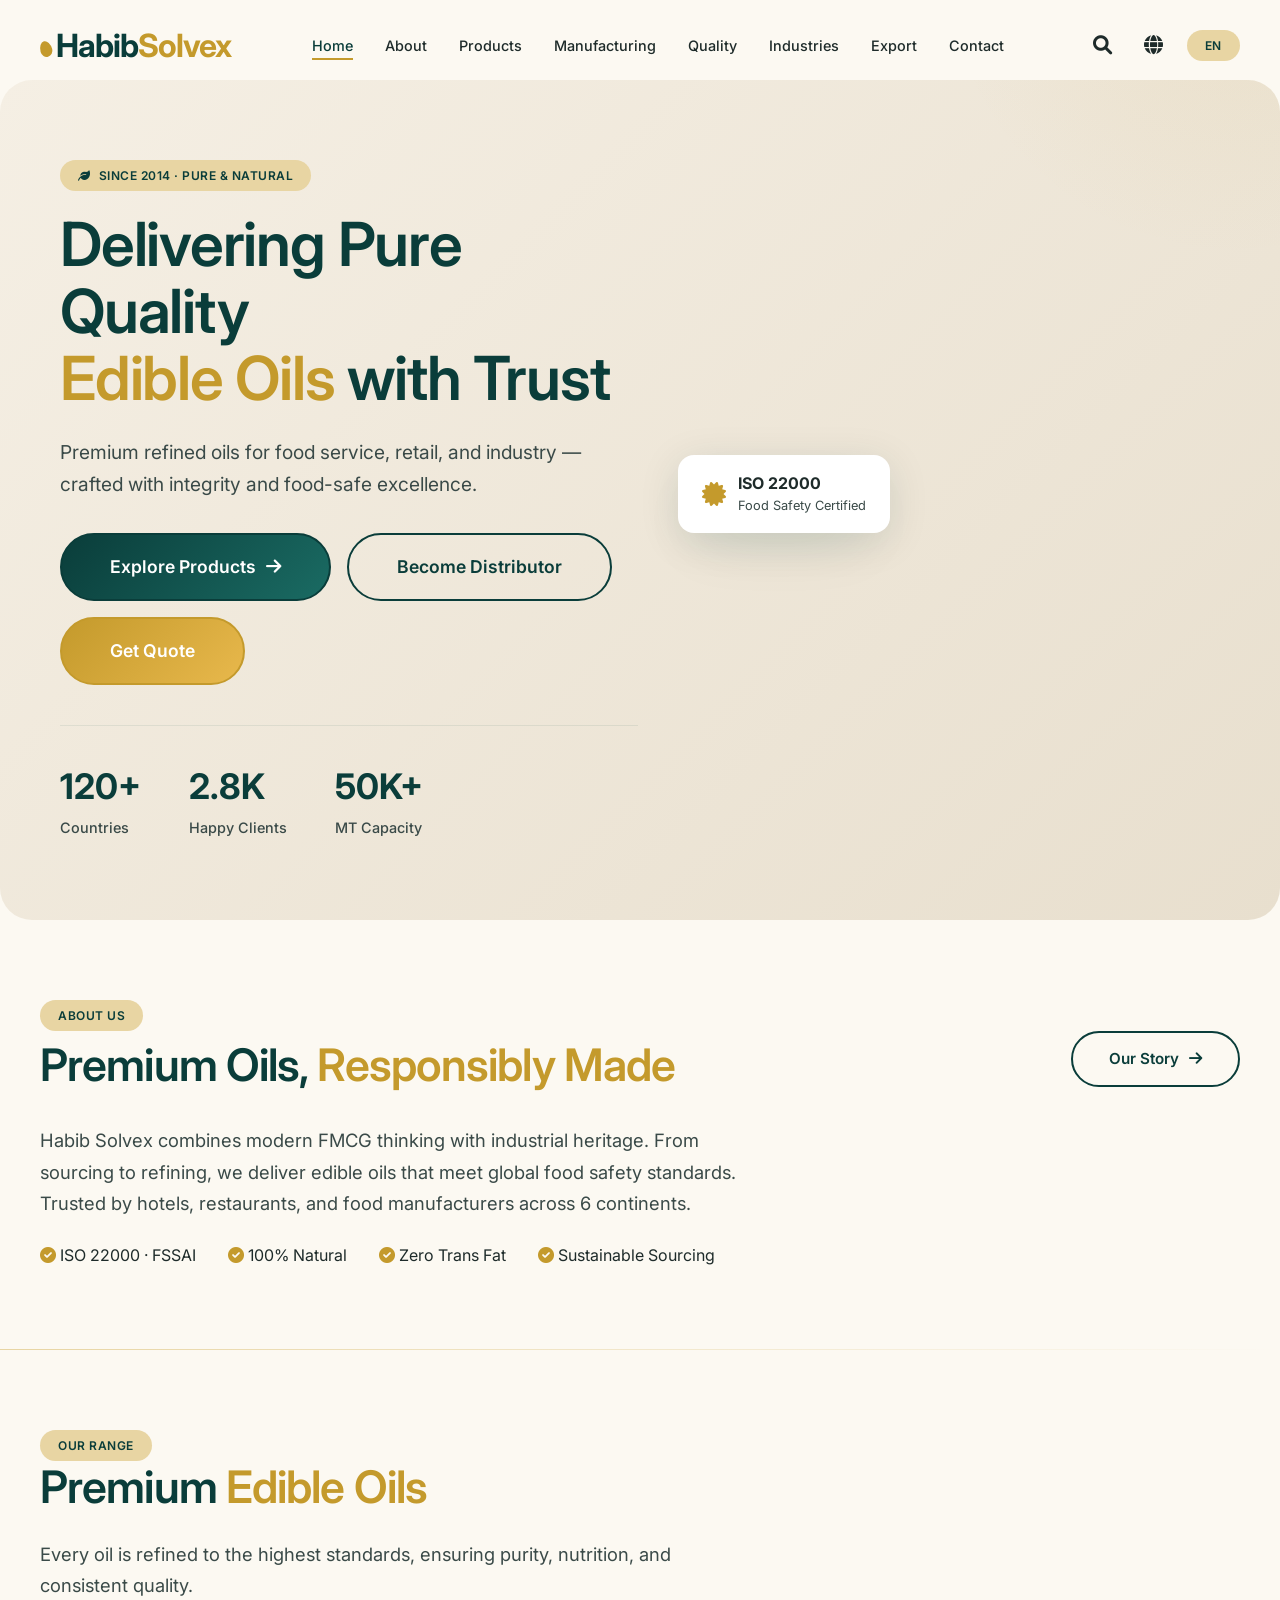
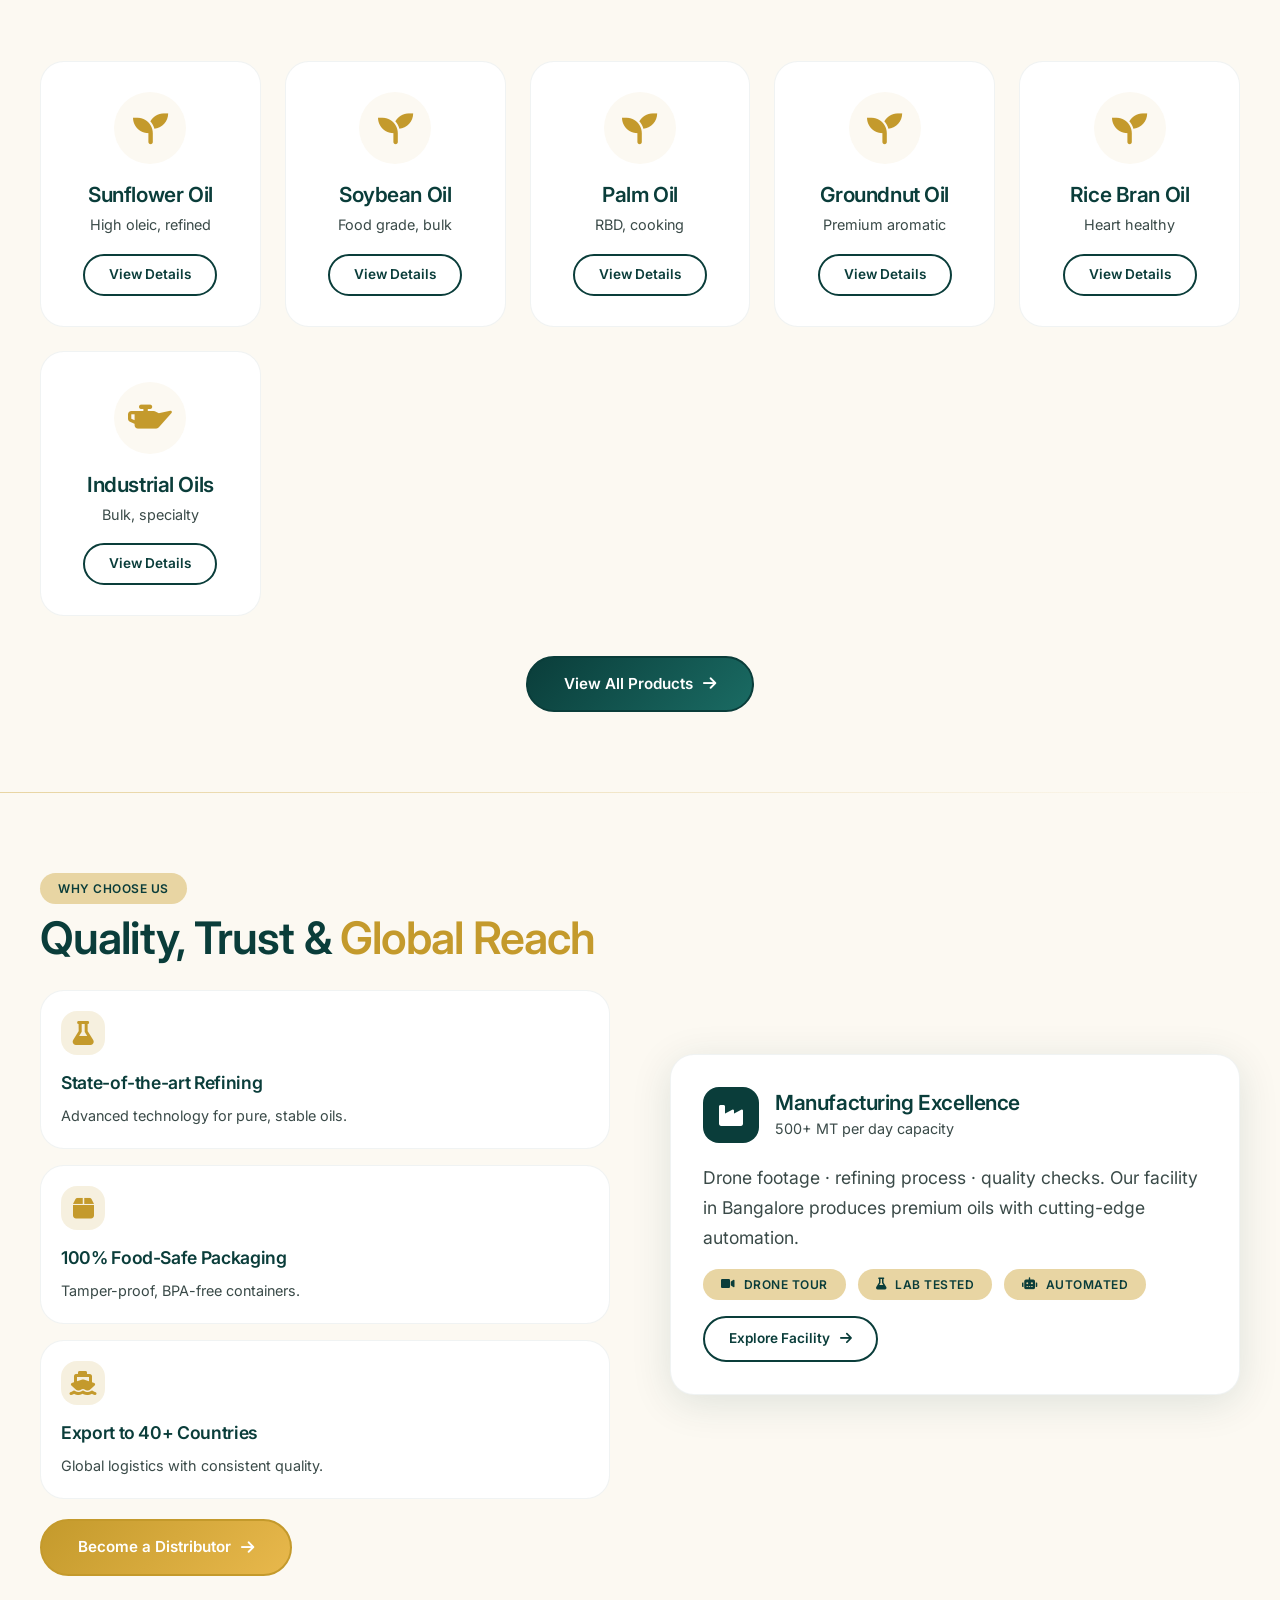
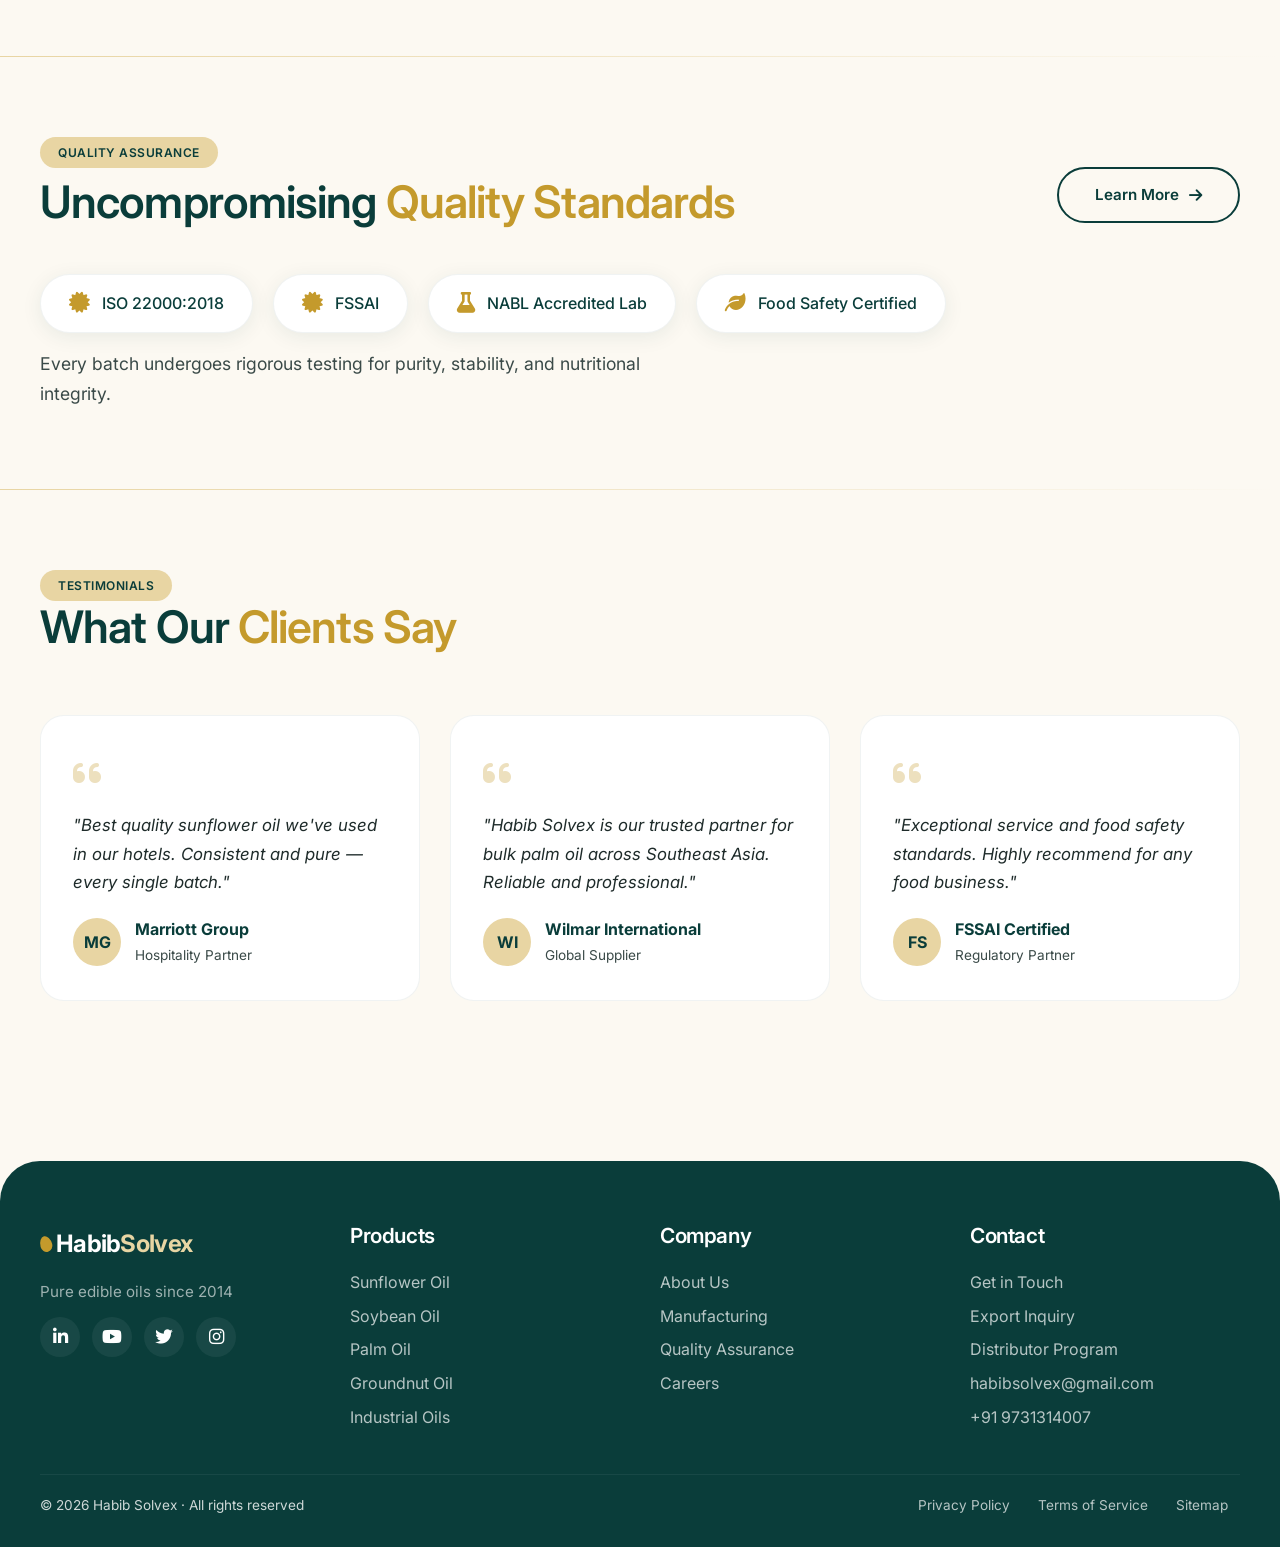
==== commit eae0c10f: "Update index.html" ====
--- a/index.html
+++ b/index.html
@@ -289,7 +289,7 @@
     </section>
 
     <!-- ===== NO ENTRY WITHOUT PERMISSION SIGN ===== -->
-    <section class="section" style="padding:30px 0;">
+    <!-- <section class="section" style="padding:30px 0;">
         <div class="container">
             <div style="background:var(--deep-green);border-radius:24px;padding:25px;text-align:center;border:3px solid var(--golden);">
                 <div style="font-size:1.8rem;font-weight:700;color:var(--golden);letter-spacing:4px;text-transform:uppercase;border:2px solid var(--golden);padding:15px;border-radius:12px;">
@@ -301,7 +301,7 @@
                 </p>
             </div>
         </div>
-    </section>
+    </section> -->
 
     <!-- ===== FOOTER ===== -->
     <footer class="footer">
@@ -357,4 +357,4 @@
     <!-- JavaScript -->
     <script src="js/main.js"></script>
 </body>
-</html>+</html>
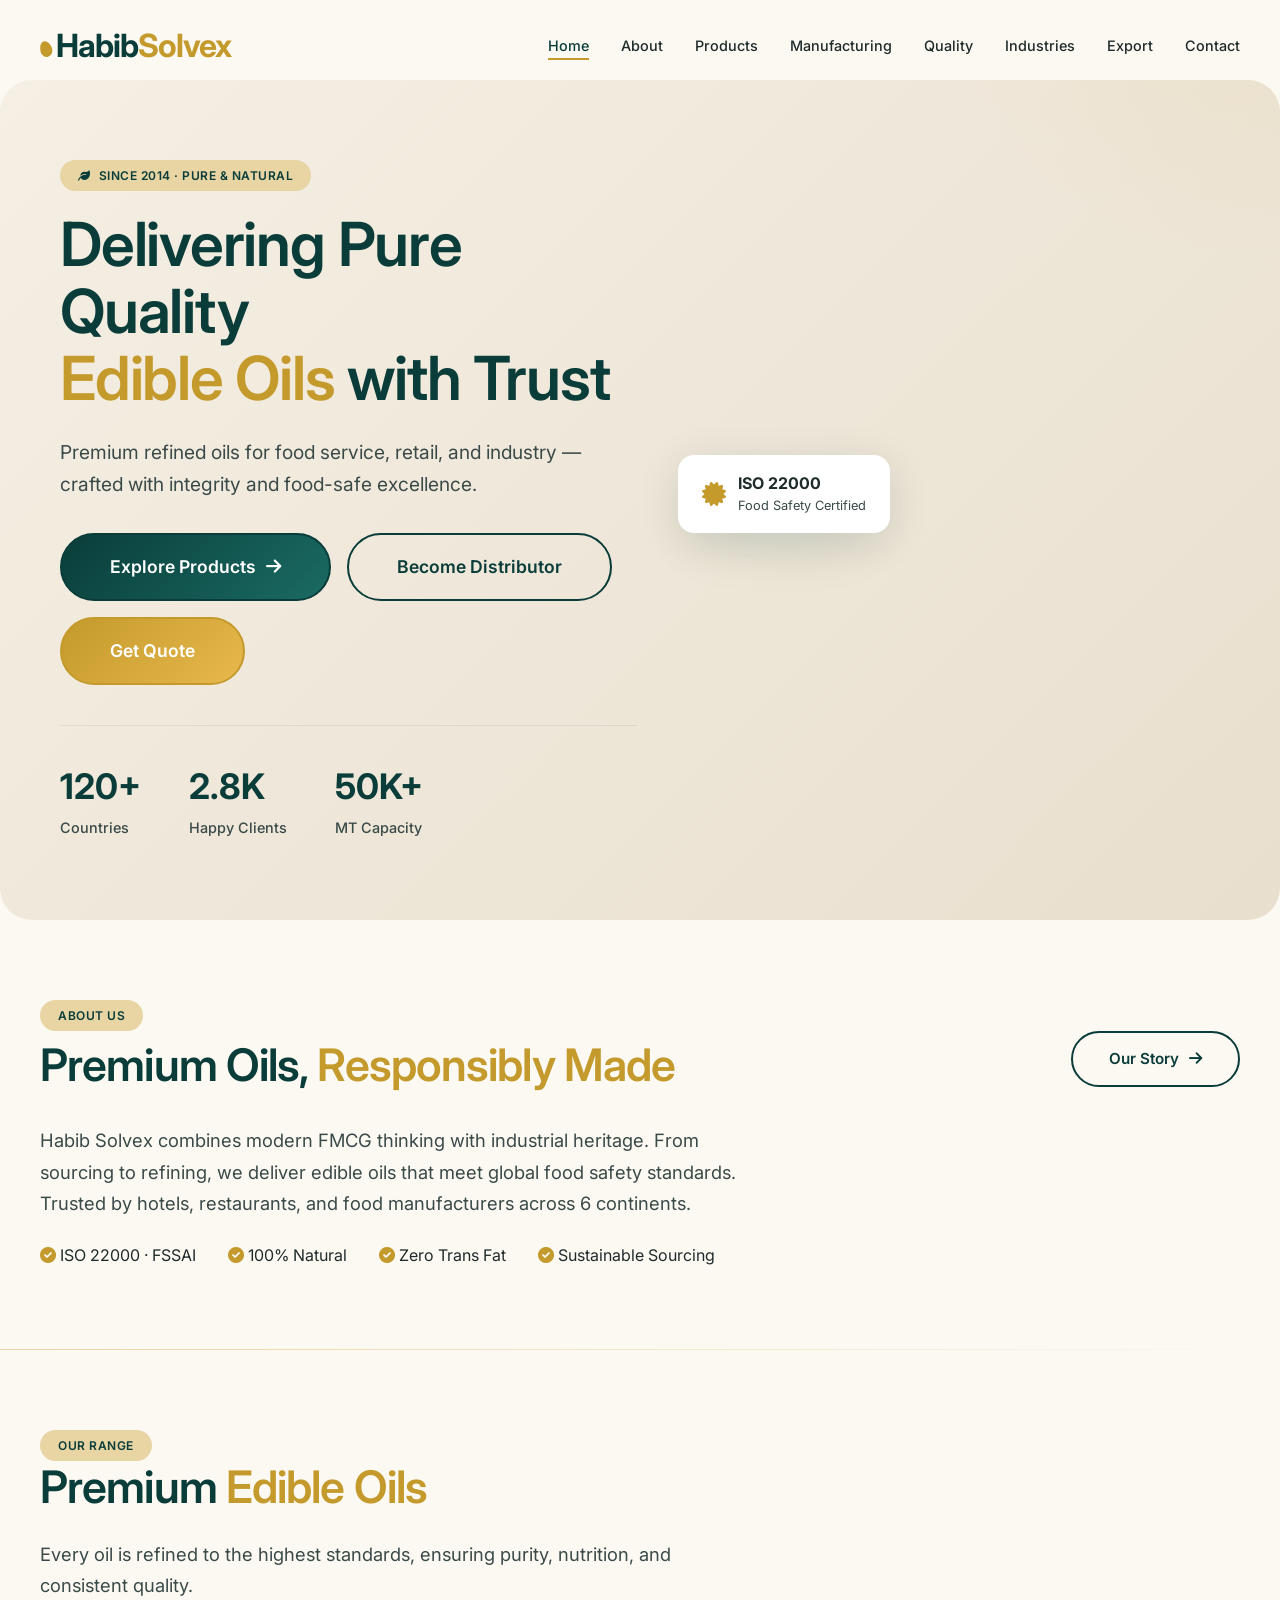
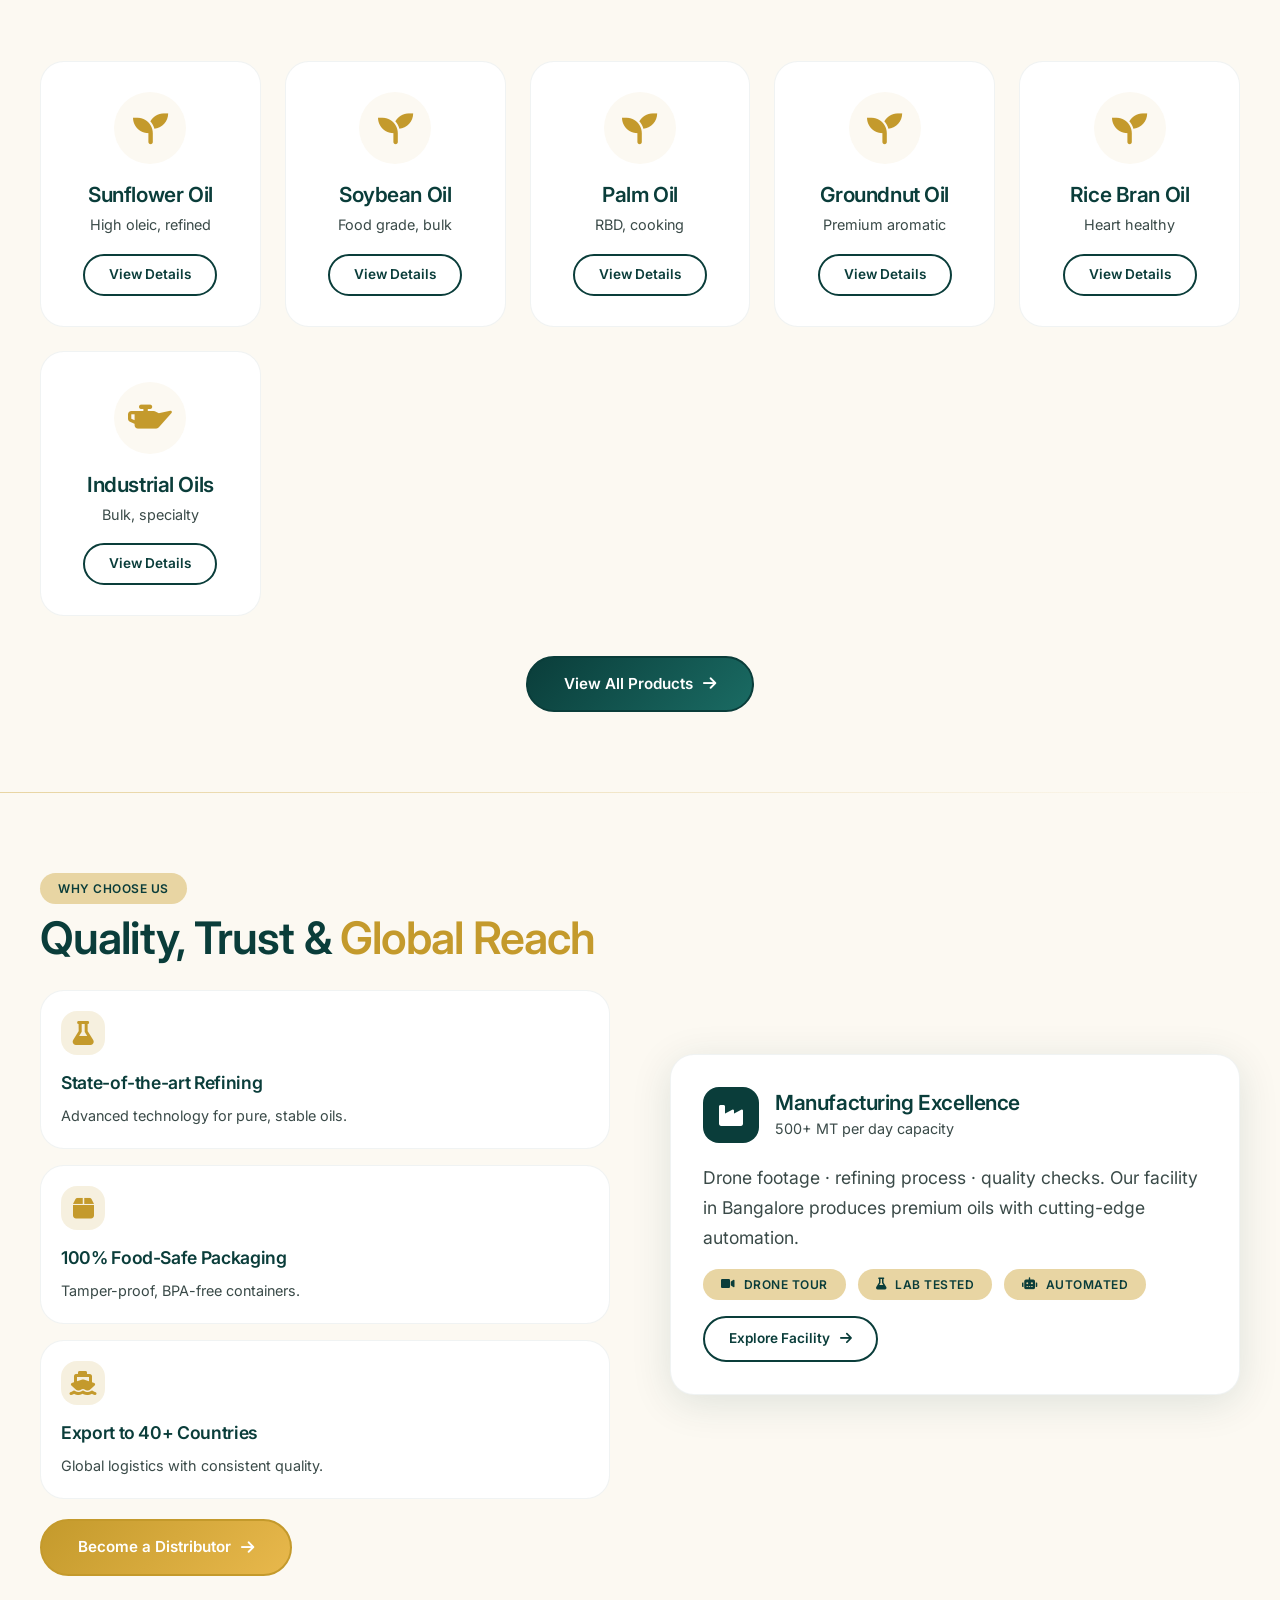
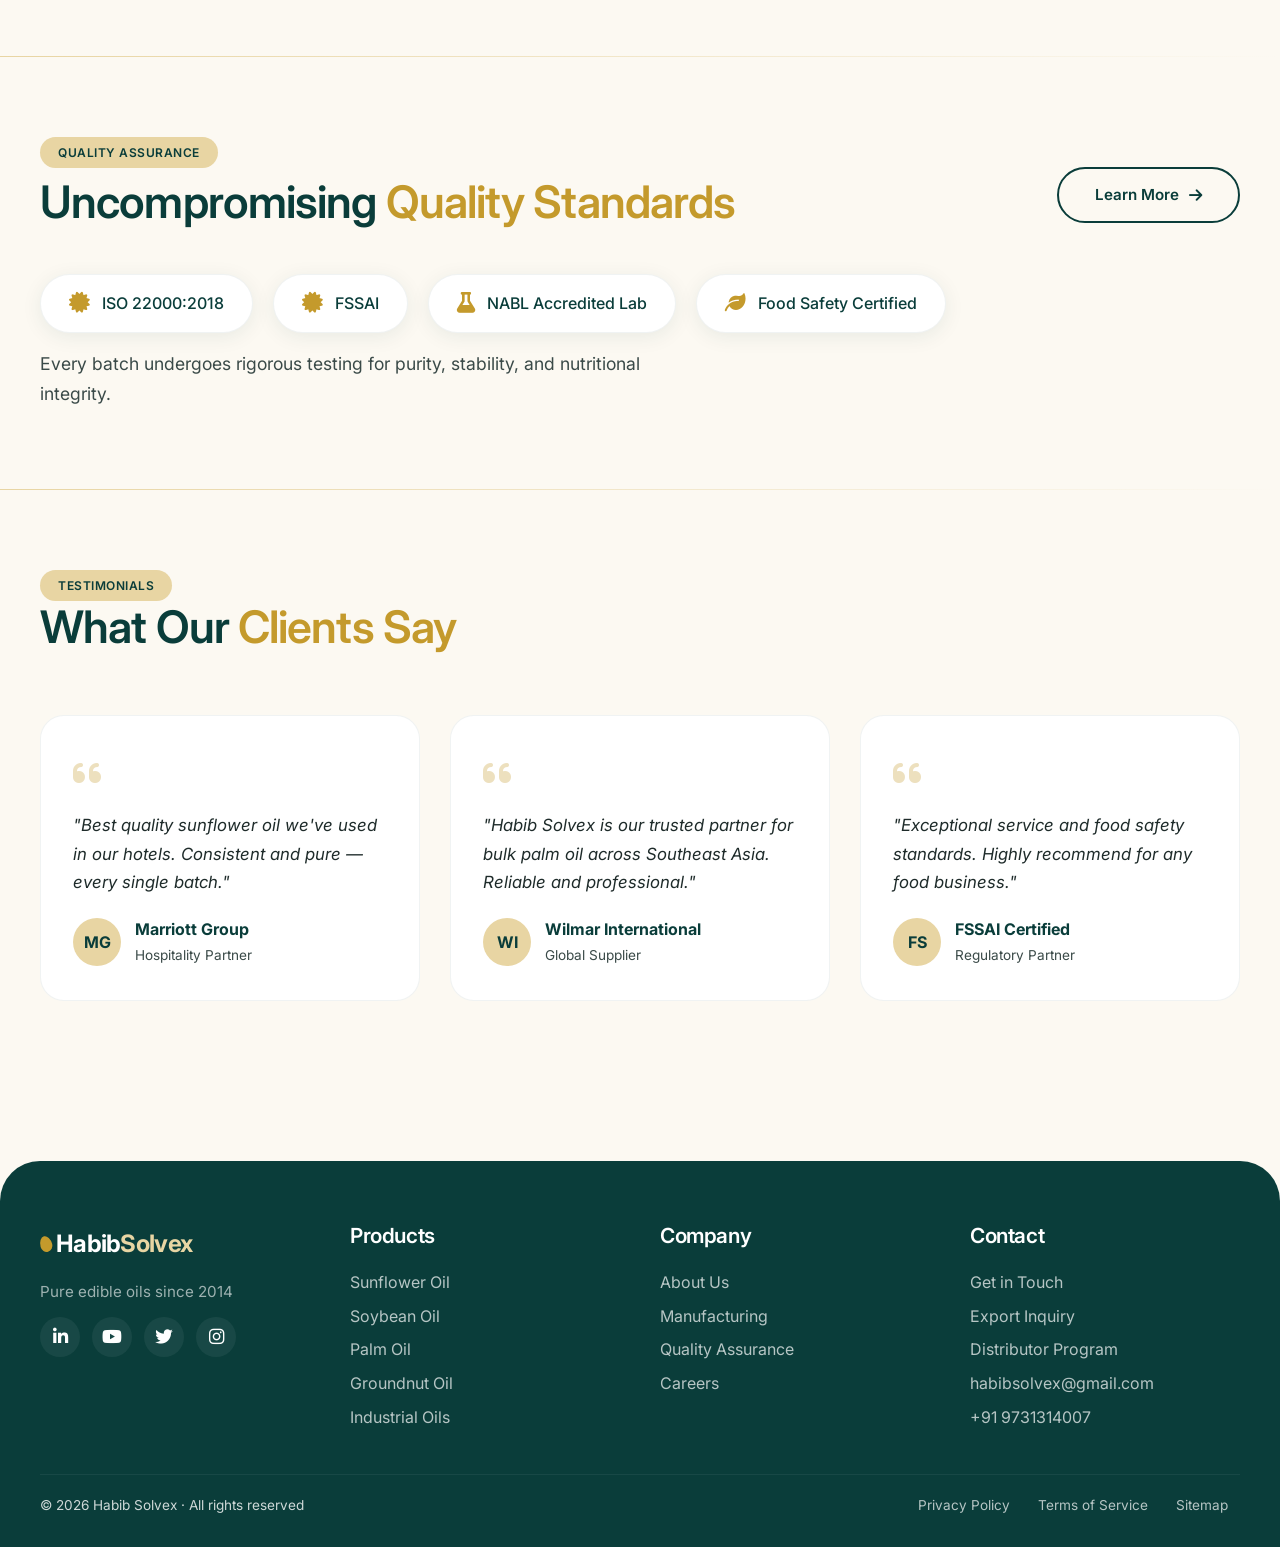
==== commit e47ba534: "Update index.html" ====
--- a/index.html
+++ b/index.html
@@ -33,11 +33,11 @@
                 <li><a href="export.html">Export</a></li>
                 <li><a href="contact.html">Contact</a></li>
             </ul>
-            <div class="nav-actions">
+            <!-- <div class="nav-actions">
                 <button aria-label="Search"><i class="fas fa-search"></i></button>
                 <button aria-label="Language"><i class="fas fa-globe"></i></button>
                 <span class="badge badge-gold">EN</span>
-            </div>
+            </div> -->
             <div class="hamburger" aria-label="Toggle menu">
                 <span></span>
                 <span></span>
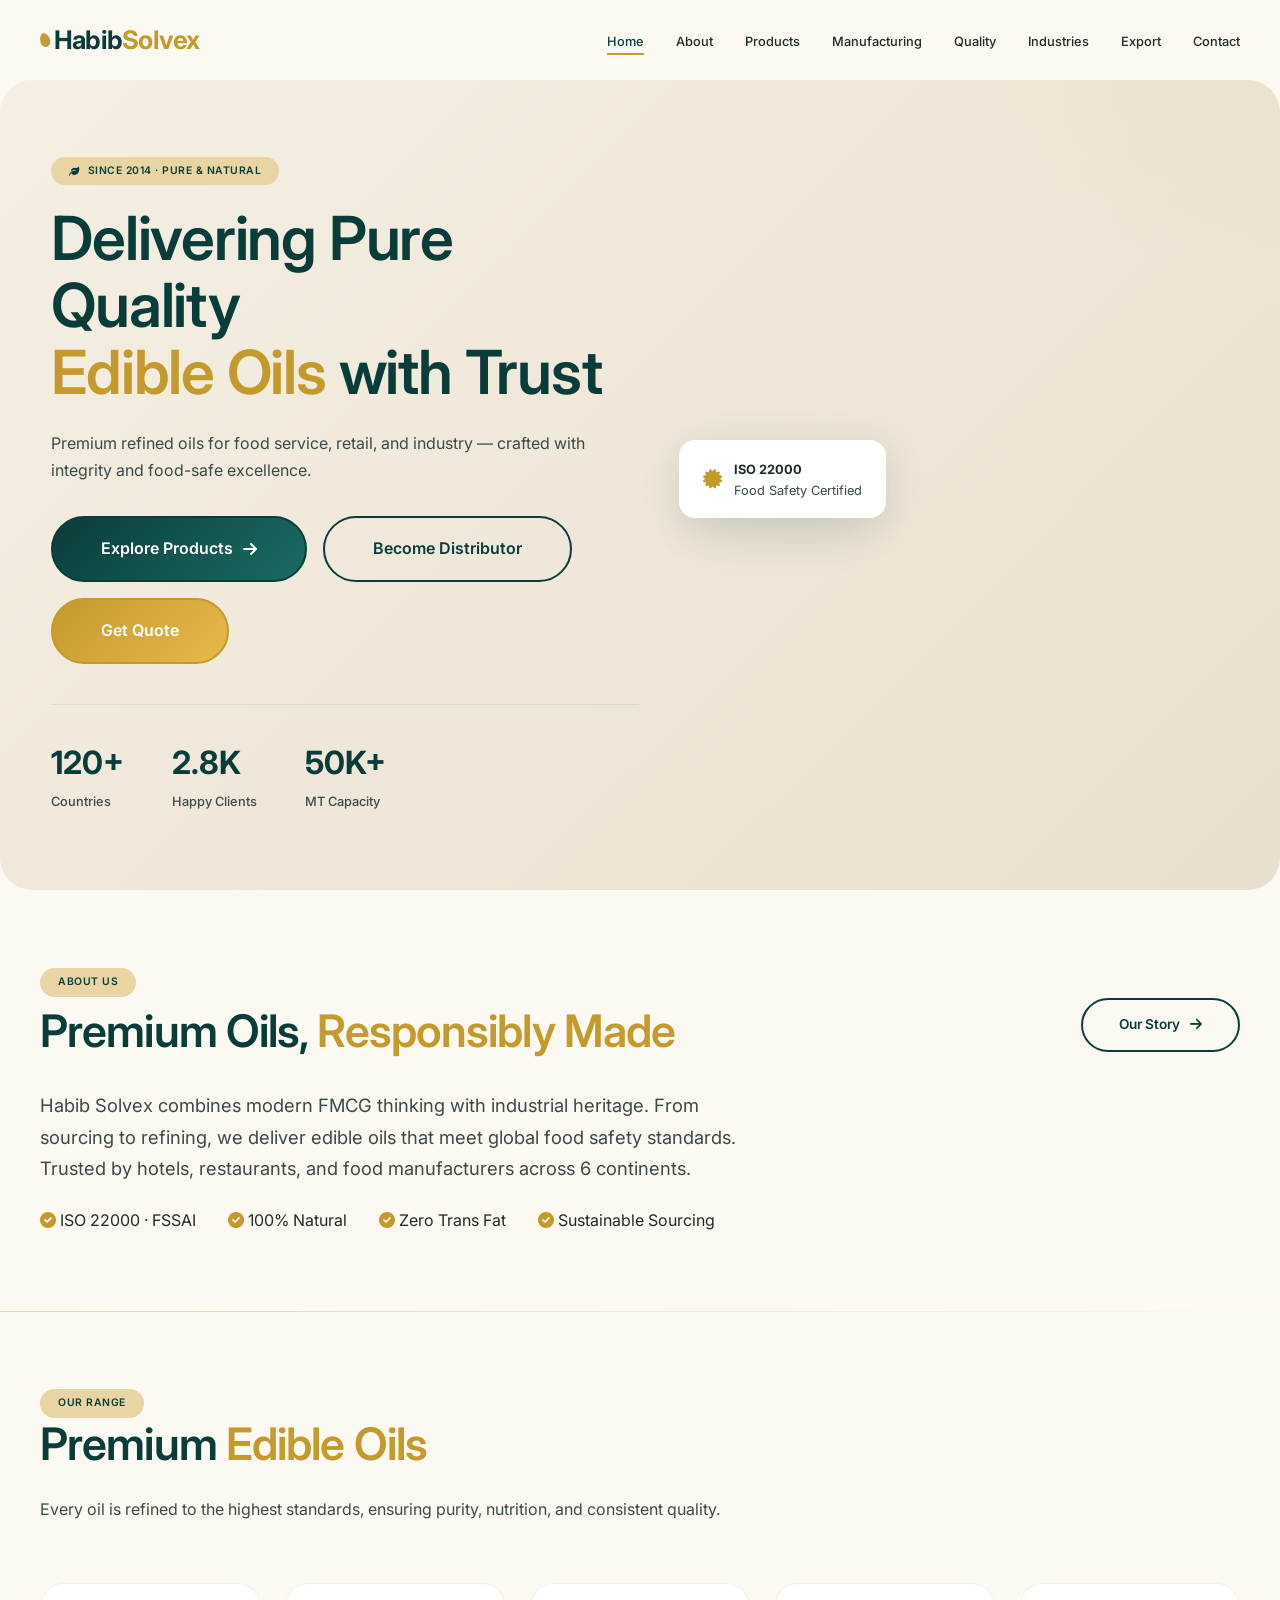
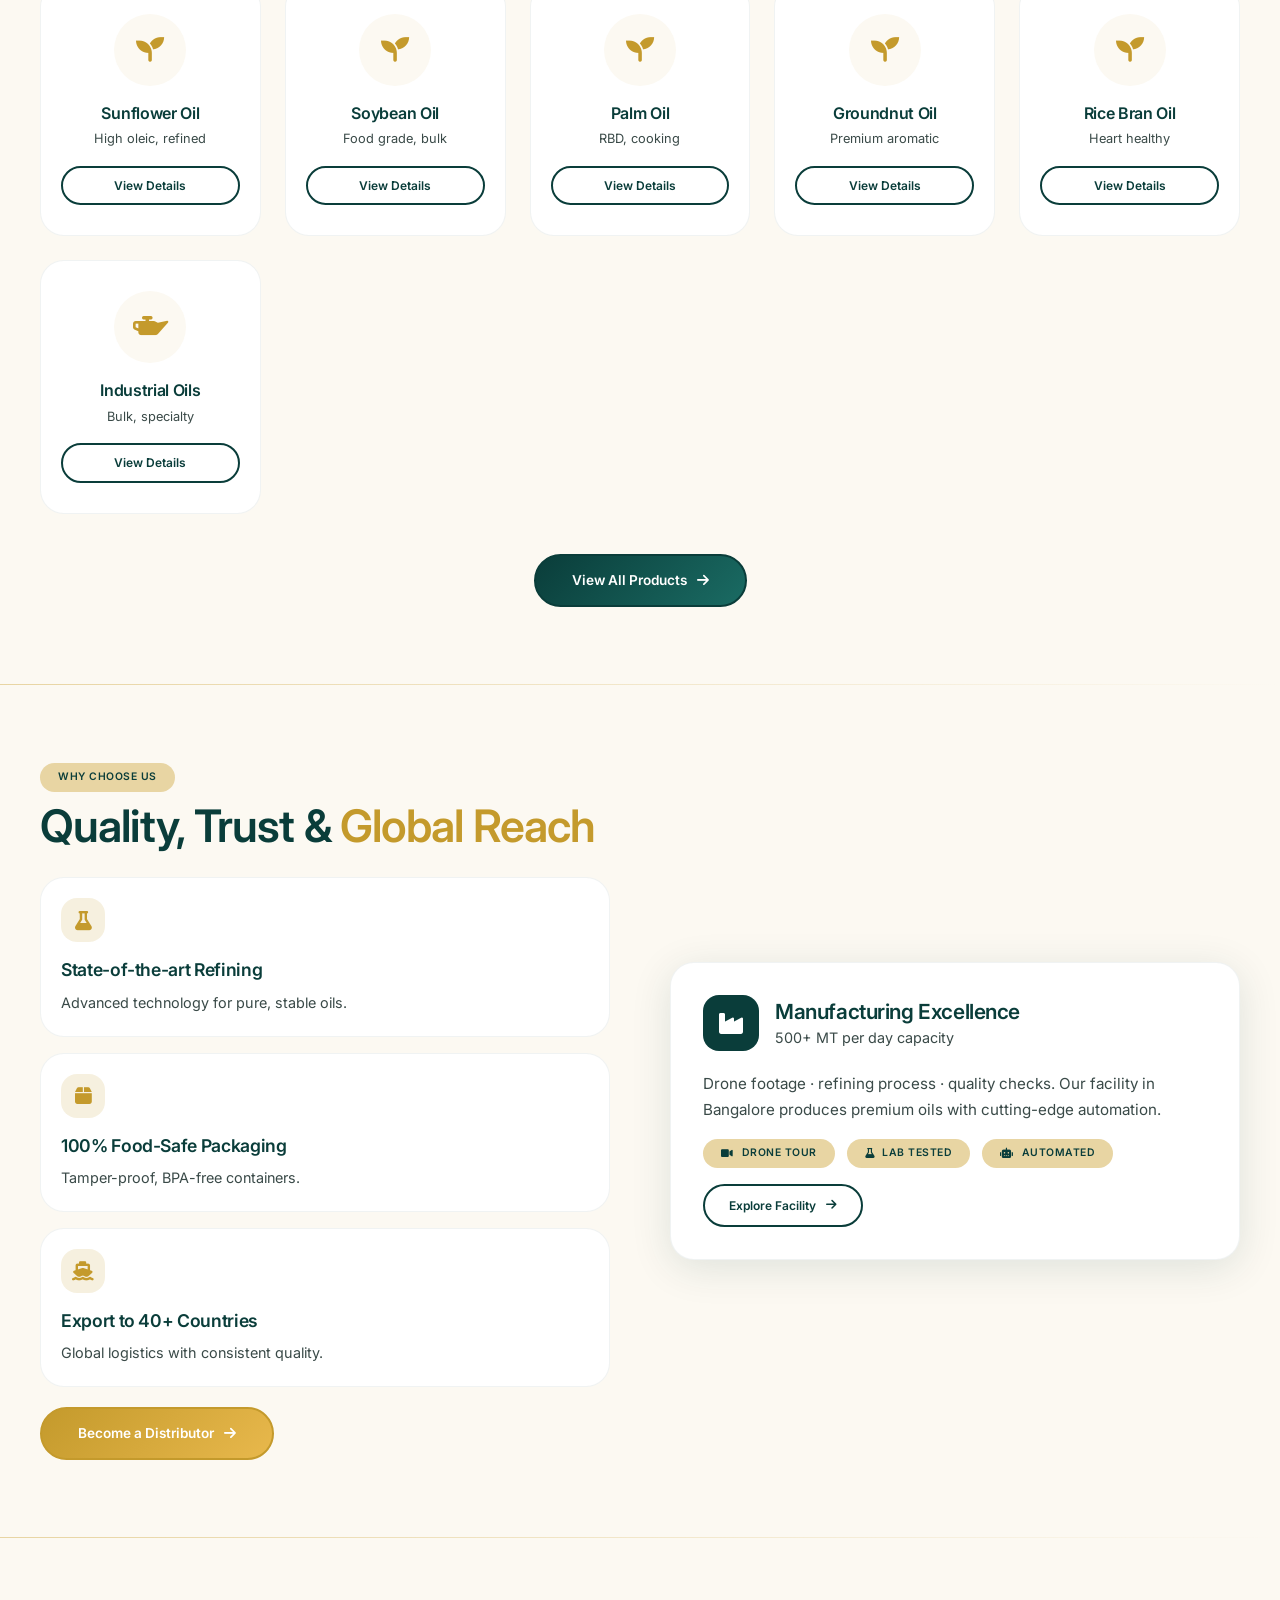
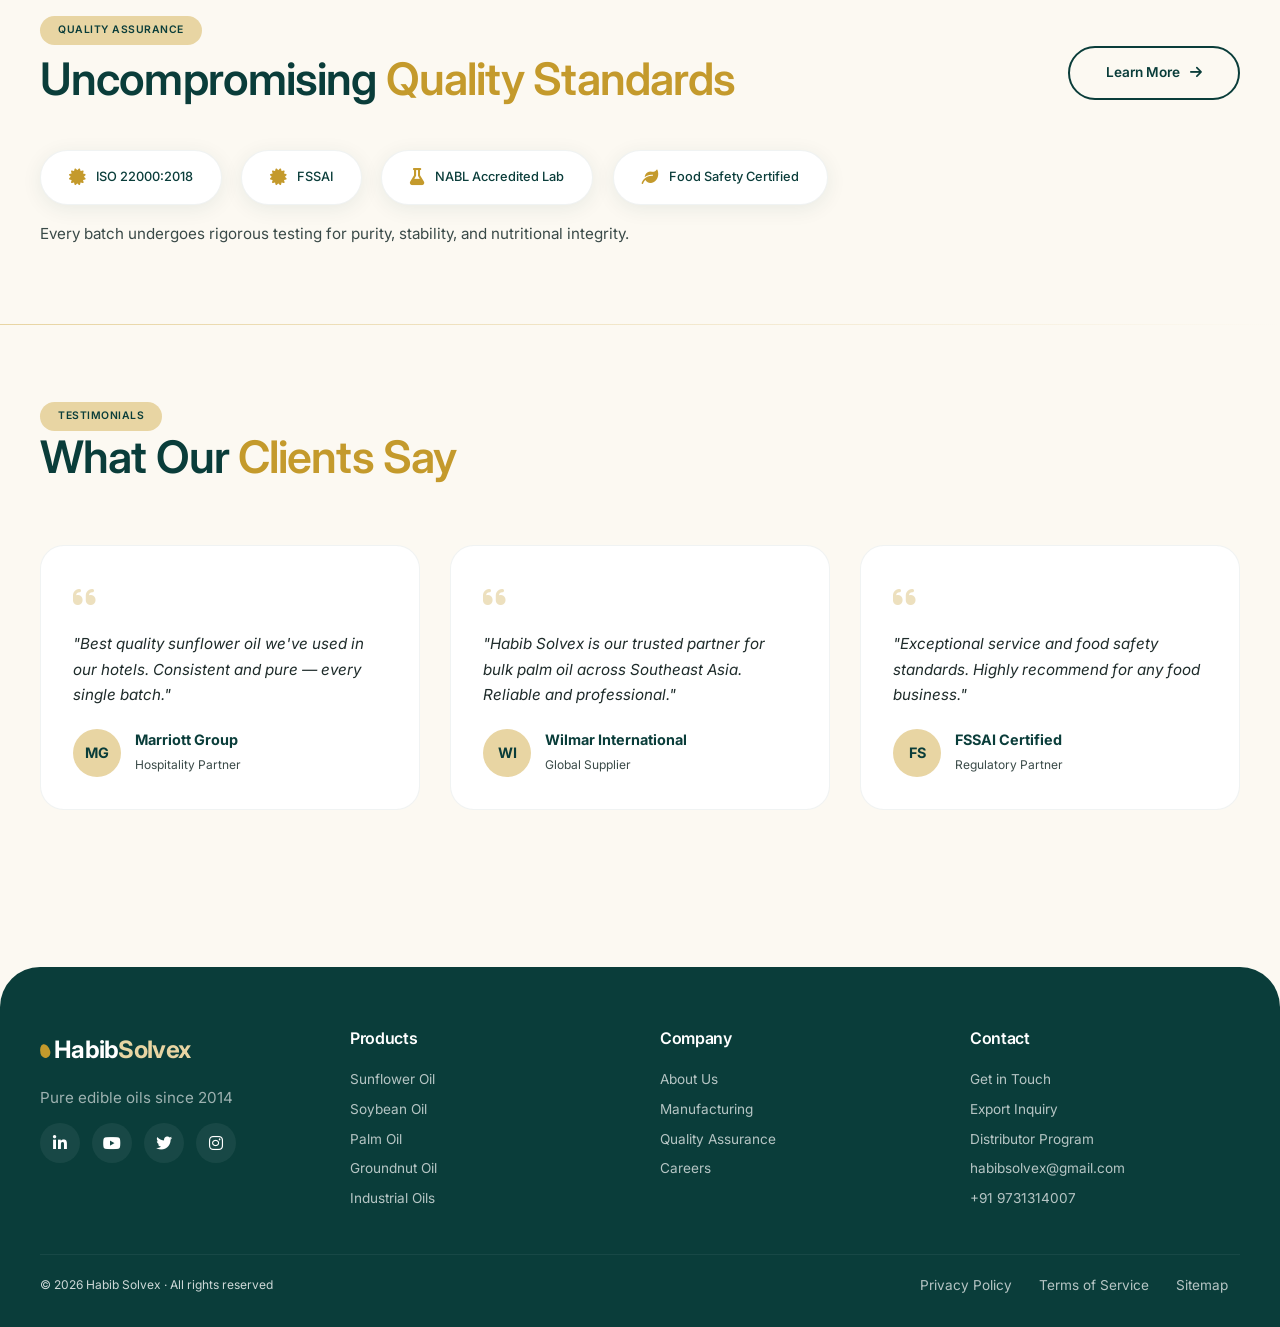
==== commit 916813b8: "Update index.html" ====
--- a/index.html
+++ b/index.html
@@ -2,7 +2,7 @@
 <html lang="en">
 <head>
     <meta charset="UTF-8">
-    <meta name="viewport" content="width=device-width, initial-scale=1.0">
+    <meta name="viewport" content="width=device-width, initial-scale=1.0, maximum-scale=5.0">
     <title>Habib Solvex · Premium Edible Oils</title>
     
     <!-- Fonts -->
--- a/css/styles.css
+++ b/css/styles.css
@@ -1,6 +1,5 @@
 /* ============================================
-   HABIB SOLVEX - PREMIUM STYLES
-   Left-Aligned Version (Matches Spring Boot)
+   HABIB SOLVEX - FULLY RESPONSIVE STYLES
    ============================================ */
 
 /* ===== ROOT VARIABLES ===== */
@@ -45,12 +44,17 @@
     box-sizing: border-box;
 }
 
+html {
+    scroll-behavior: smooth;
+}
+
 body {
     font-family: var(--font-primary);
     background: var(--cream);
     color: var(--charcoal);
     line-height: 1.6;
     -webkit-font-smoothing: antialiased;
+    overflow-x: hidden;
 }
 
 .container {
@@ -66,17 +70,17 @@
     color: var(--deep-green);
 }
 
-h1 { font-size: 3.5rem; line-height: 1.1; }
-h2 { font-size: 2.8rem; line-height: 1.2; margin-bottom: 1.5rem; }
-h3 { font-size: 1.8rem; line-height: 1.3; }
-h4 { font-size: 1.3rem; line-height: 1.4; }
+h1 { font-size: clamp(2rem, 5vw, 3.5rem); line-height: 1.1; }
+h2 { font-size: clamp(1.8rem, 4vw, 2.8rem); line-height: 1.2; margin-bottom: 1.5rem; }
+h3 { font-size: clamp(1.3rem, 2.5vw, 1.8rem); line-height: 1.3; }
+h4 { font-size: clamp(1.1rem, 1.8vw, 1.3rem); line-height: 1.4; }
 
 h2 .gold { color: var(--golden); }
 .gold { color: var(--golden); }
 
 p {
     color: var(--charcoal-light);
-    font-size: 1.1rem;
+    font-size: clamp(0.95rem, 1.1vw, 1.1rem);
     line-height: 1.7;
 }
 
@@ -84,15 +88,17 @@
 .btn {
     display: inline-flex;
     align-items: center;
+    justify-content: center;
     gap: 10px;
     padding: 14px 36px;
     border-radius: 50px;
     font-weight: 600;
-    font-size: 0.95rem;
+    font-size: clamp(0.85rem, 0.95vw, 0.95rem);
     text-decoration: none;
     transition: all 0.3s cubic-bezier(0.4, 0, 0.2, 1);
     border: 2px solid transparent;
     cursor: pointer;
+    text-align: center;
 }
 
 .btn-primary {
@@ -128,8 +134,8 @@
     transform: translateY(-3px);
 }
 
-.btn-lg { padding: 18px 48px; font-size: 1.1rem; }
-.btn-sm { padding: 10px 24px; font-size: 0.85rem; }
+.btn-lg { padding: 18px 48px; font-size: clamp(1rem, 1.1vw, 1.1rem); }
+.btn-sm { padding: 10px 24px; font-size: clamp(0.75rem, 0.85vw, 0.85rem); }
 
 /* ===== BADGE ===== */
 .badge {
@@ -139,7 +145,7 @@
     padding: 6px 18px;
     border-radius: 50px;
     font-weight: 600;
-    font-size: 0.75rem;
+    font-size: clamp(0.65rem, 0.75vw, 0.75rem);
     letter-spacing: 0.5px;
     text-transform: uppercase;
     background: var(--golden-light);
@@ -152,14 +158,14 @@
     display: flex;
     justify-content: space-between;
     align-items: center;
-    padding: 20px 0;
+    padding: 20px 40px;
     position: fixed;
     top: 0;
     left: 0;
     right: 0;
     z-index: 1000;
     transition: all 0.3s ease;
-    padding: 20px 40px;
+    background: transparent;
 }
 
 .navbar.scrolled {
@@ -180,17 +186,19 @@
 }
 
 .logo {
-    font-size: 2rem;
+    font-size: clamp(1.3rem, 2vw, 2rem);
     font-weight: 700;
     color: var(--deep-green);
     letter-spacing: -0.03em;
     text-decoration: none;
+    display: flex;
+    align-items: center;
 }
 .logo span { color: var(--golden); }
 .logo .oil-drop {
     display: inline-block;
-    width: 12px;
-    height: 16px;
+    width: 10px;
+    height: 14px;
     background: var(--golden);
     border-radius: 50% 50% 50% 50% / 60% 60% 40% 40%;
     margin-right: 4px;
@@ -199,17 +207,19 @@
 
 .nav-links {
     display: flex;
-    gap: 32px;
+    gap: clamp(16px, 2.5vw, 32px);
     list-style: none;
+    align-items: center;
 }
 .nav-links a {
     text-decoration: none;
     color: var(--charcoal);
-    font-size: 0.9rem;
+    font-size: clamp(0.8rem, 0.9vw, 0.9rem);
     font-weight: 500;
     transition: all 0.3s;
     position: relative;
     padding: 4px 0;
+    white-space: nowrap;
 }
 .nav-links a::after {
     content: '';
@@ -233,13 +243,13 @@
 .nav-actions {
     display: flex;
     align-items: center;
-    gap: 16px;
+    gap: clamp(8px, 1.2vw, 16px);
 }
 .nav-actions button {
     background: none;
     border: none;
     color: var(--charcoal);
-    font-size: 1.2rem;
+    font-size: clamp(1rem, 1.2vw, 1.2rem);
     cursor: pointer;
     transition: color 0.3s;
     padding: 8px;
@@ -251,24 +261,35 @@
     flex-direction: column;
     gap: 5px;
     cursor: pointer;
+    padding: 5px;
+    z-index: 1001;
 }
 .hamburger span {
     width: 25px;
     height: 3px;
     background: var(--charcoal);
     border-radius: 3px;
-    transition: all 0.3s;
+    transition: all 0.3s ease;
+}
+.hamburger.active span:nth-child(1) {
+    transform: rotate(45deg) translate(5px, 5px);
+}
+.hamburger.active span:nth-child(2) {
+    opacity: 0;
+}
+.hamburger.active span:nth-child(3) {
+    transform: rotate(-45deg) translate(5px, -5px);
 }
 
 /* ===== HERO ===== */
 .hero {
     background: var(--gradient-hero);
-    border-radius: 32px;
-    padding: 80px 60px;
+    border-radius: clamp(20px, 3vw, 32px);
+    padding: clamp(40px, 6vw, 80px) clamp(24px, 4vw, 60px);
     margin-top: 80px;
     display: flex;
     align-items: center;
-    gap: 60px;
+    gap: clamp(30px, 5vw, 60px);
     position: relative;
     overflow: hidden;
 }
@@ -284,38 +305,52 @@
 }
 .hero-content { flex: 1; position: relative; z-index: 1; }
 .hero-content .badge { margin-bottom: 20px; }
-.hero-content h1 { font-size: 3.8rem; color: var(--deep-green); }
+.hero-content h1 { font-size: clamp(2rem, 5vw, 3.8rem); color: var(--deep-green); }
 .hero-content h1 .gold { color: var(--golden); }
 .hero-content p {
-    font-size: 1.2rem;
+    font-size: clamp(1rem, 1.2vw, 1.2rem);
     max-width: 540px;
     margin: 24px 0 32px;
 }
-.hero-actions { display: flex; flex-wrap: wrap; gap: 16px; }
+.hero-actions { 
+    display: flex; 
+    flex-wrap: wrap; 
+    gap: clamp(10px, 1.5vw, 16px); 
+}
+.hero-actions .btn {
+    flex: 0 1 auto;
+}
 
 .hero-stats {
     display: flex;
-    gap: 48px;
+    gap: clamp(20px, 4vw, 48px);
     margin-top: 40px;
     padding-top: 32px;
     border-top: 1px solid rgba(10, 61, 58, 0.08);
+    flex-wrap: wrap;
 }
 .hero-stats .stat { text-align: left; }
 .hero-stats .stat-number {
     display: block;
-    font-size: 2.2rem;
+    font-size: clamp(1.5rem, 2.5vw, 2.2rem);
     font-weight: 700;
     color: var(--deep-green);
 }
 .hero-stats .stat-label {
-    font-size: 0.9rem;
+    font-size: clamp(0.8rem, 0.9vw, 0.9rem);
     color: var(--charcoal-light);
     font-weight: 500;
 }
 
-.hero-visual { flex: 0 0 45%; position: relative; z-index: 1; }
+.hero-visual { 
+    flex: 0 0 clamp(40%, 45%, 45%); 
+    position: relative; 
+    z-index: 1; 
+    min-width: 200px;
+}
 .hero-visual img {
     width: 100%;
+    height: auto;
     border-radius: 24px;
     box-shadow: var(--shadow-heavy);
 }
@@ -324,17 +359,19 @@
     bottom: -20px;
     left: -20px;
     background: var(--white);
-    padding: 16px 24px;
+    padding: clamp(12px, 1.5vw, 16px) clamp(16px, 2vw, 24px);
     border-radius: 16px;
     box-shadow: var(--shadow-medium);
     display: flex;
     align-items: center;
     gap: 12px;
 }
-.hero-visual .floating-badge i { color: var(--golden); font-size: 1.5rem; }
-
-/* ===== SECTIONS - LEFT ALIGNED ===== */
-.section { padding: 80px 0; }
+.hero-visual .floating-badge i { color: var(--golden); font-size: clamp(1.2rem, 1.5vw, 1.5rem); }
+.hero-visual .floating-badge strong { font-size: clamp(0.8rem, 0.9vw, 0.95rem); }
+.hero-visual .floating-badge span { font-size: clamp(0.7rem, 0.8vw, 0.8rem); }
+
+/* ===== SECTIONS ===== */
+.section { padding: clamp(40px, 6vw, 80px) 0; }
 .section-divider {
     border: none;
     height: 1px;
@@ -342,27 +379,26 @@
     margin: 0;
 }
 
-/* ===== SECTION HEADER - LEFT ALIGNED ===== */
 .section-header {
     text-align: left;
     max-width: 700px;
-    margin-bottom: 60px;
+    margin-bottom: clamp(30px, 5vw, 60px);
 }
 .section-header p {
-    font-size: 1.15rem;
+    font-size: clamp(1rem, 1.15vw, 1.15rem);
     color: var(--charcoal-light);
 }
 
 /* ===== PRODUCT GRID ===== */
 .product-grid {
     display: grid;
-    grid-template-columns: repeat(auto-fit, minmax(200px, 1fr));
-    gap: 24px;
+    grid-template-columns: repeat(auto-fit, minmax(min(100%, 200px), 1fr));
+    gap: clamp(16px, 2vw, 24px);
     margin: 40px 0;
 }
 .product-card {
     background: var(--white);
-    padding: 30px 20px;
+    padding: clamp(20px, 2.5vw, 30px) clamp(16px, 2vw, 20px);
     border-radius: 24px;
     text-align: center;
     transition: all 0.4s;
@@ -374,8 +410,8 @@
     box-shadow: var(--shadow-medium);
 }
 .product-card .icon-wrapper {
-    width: 72px;
-    height: 72px;
+    width: clamp(56px, 6vw, 72px);
+    height: clamp(56px, 6vw, 72px);
     margin: 0 auto 16px;
     background: var(--cream);
     border-radius: 50%;
@@ -388,21 +424,36 @@
     background: var(--golden-light);
     transform: scale(1.05);
 }
-.product-card .icon-wrapper i { font-size: 2.2rem; color: var(--golden); }
-.product-card h4 { color: var(--deep-green); margin-bottom: 4px; }
-.product-card p { font-size: 0.9rem; color: var(--charcoal-light); }
-.product-card .btn { margin-top: 16px; padding: 8px 24px; font-size: 0.85rem; }
+.product-card .icon-wrapper i { 
+    font-size: clamp(1.6rem, 2.2vw, 2.2rem); 
+    color: var(--golden); 
+}
+.product-card h4 { 
+    color: var(--deep-green); 
+    margin-bottom: 4px; 
+    font-size: clamp(1rem, 1.1vw, 1.1rem);
+}
+.product-card p { 
+    font-size: clamp(0.8rem, 0.9vw, 0.9rem); 
+    color: var(--charcoal-light); 
+}
+.product-card .btn { 
+    margin-top: 16px; 
+    padding: 8px 20px; 
+    font-size: clamp(0.75rem, 0.85vw, 0.85rem); 
+    width: 100%;
+}
 
 /* ===== FEATURES ===== */
 .features-grid {
     display: grid;
-    grid-template-columns: repeat(auto-fit, minmax(250px, 1fr));
-    gap: 30px;
+    grid-template-columns: repeat(auto-fit, minmax(min(100%, 250px), 1fr));
+    gap: clamp(20px, 2.5vw, 30px);
     margin: 40px 0;
 }
 .feature-card {
     background: var(--white);
-    padding: 32px;
+    padding: clamp(24px, 3vw, 32px);
     border-radius: 24px;
     border: 1px solid rgba(10, 61, 58, 0.06);
     transition: all 0.4s;
@@ -412,8 +463,8 @@
     box-shadow: var(--shadow-medium);
 }
 .feature-card .icon {
-    width: 56px;
-    height: 56px;
+    width: clamp(44px, 5vw, 56px);
+    height: clamp(44px, 5vw, 56px);
     background: var(--golden-glow);
     border-radius: 16px;
     display: flex;
@@ -421,46 +472,58 @@
     justify-content: center;
     margin-bottom: 16px;
 }
-.feature-card .icon i { font-size: 1.5rem; color: var(--golden); }
-.feature-card h4 { color: var(--deep-green); margin-bottom: 8px; }
-.feature-card p { font-size: 0.95rem; color: var(--charcoal-light); }
-
-/* ===== CERTIFICATIONS - LEFT ALIGNED ===== */
+.feature-card .icon i { font-size: clamp(1.2rem, 1.5vw, 1.5rem); color: var(--golden); }
+.feature-card h4 { 
+    color: var(--deep-green); 
+    margin-bottom: 8px; 
+    font-size: clamp(1.1rem, 1.2vw, 1.2rem);
+}
+.feature-card p { 
+    font-size: clamp(0.85rem, 0.95vw, 0.95rem); 
+    color: var(--charcoal-light); 
+}
+
+/* ===== CERTIFICATIONS ===== */
 .cert-grid {
     display: flex;
     flex-wrap: wrap;
-    gap: 20px;
+    gap: clamp(12px, 1.5vw, 20px);
     justify-content: flex-start;
 }
 .cert-item {
     background: var(--white);
-    padding: 16px 28px;
+    padding: clamp(12px, 1.5vw, 16px) clamp(20px, 2.5vw, 28px);
     border-radius: 50px;
     display: flex;
     align-items: center;
-    gap: 12px;
+    gap: 10px;
     border: 1px solid rgba(10, 61, 58, 0.06);
     transition: all 0.3s;
     box-shadow: var(--shadow-soft);
+    flex: 0 1 auto;
 }
 .cert-item:hover {
     transform: translateY(-2px);
     box-shadow: var(--shadow-medium);
     border-color: var(--golden-light);
 }
-.cert-item i { color: var(--golden); font-size: 1.3rem; }
-.cert-item span { font-weight: 500; color: var(--deep-green); }
+.cert-item i { color: var(--golden); font-size: clamp(1rem, 1.3vw, 1.3rem); }
+.cert-item span { 
+    font-weight: 500; 
+    color: var(--deep-green); 
+    font-size: clamp(0.8rem, 0.9vw, 0.9rem);
+}
 
 /* ===== TESTIMONIALS ===== */
 .testimonial-grid {
     display: grid;
-    grid-template-columns: repeat(auto-fit, minmax(300px, 1fr));
-    gap: 30px;
+    grid-template-columns: repeat(auto-fit, minmax(min(100%, 280px), 1fr));
+    gap: clamp(20px, 2.5vw, 30px);
     margin: 40px 0;
 }
 .testimonial-card {
     background: var(--white);
-    padding: 32px;
+    padding: clamp(24px, 3vw, 32px);
     border-radius: 24px;
     border: 1px solid rgba(10, 61, 58, 0.06);
     transition: all 0.3s;
@@ -468,12 +531,12 @@
 .testimonial-card:hover { box-shadow: var(--shadow-medium); }
 .testimonial-card .quote-icon {
     color: var(--golden);
-    font-size: 2rem;
+    font-size: clamp(1.5rem, 2vw, 2rem);
     opacity: 0.3;
     margin-bottom: 12px;
 }
 .testimonial-card blockquote {
-    font-size: 1.05rem;
+    font-size: clamp(0.95rem, 1.05vw, 1.05rem);
     color: var(--charcoal);
     font-style: italic;
     margin: 12px 0 20px;
@@ -485,8 +548,8 @@
     gap: 14px;
 }
 .testimonial-card .author .avatar {
-    width: 48px;
-    height: 48px;
+    width: clamp(40px, 4.5vw, 48px);
+    height: clamp(40px, 4.5vw, 48px);
     border-radius: 50%;
     background: var(--golden-light);
     display: flex;
@@ -494,43 +557,50 @@
     justify-content: center;
     font-weight: 700;
     color: var(--deep-green);
+    font-size: clamp(0.9rem, 1vw, 1rem);
 }
 .testimonial-card .author .info strong {
     display: block;
     color: var(--deep-green);
+    font-size: clamp(0.9rem, 1vw, 1rem);
 }
 .testimonial-card .author .info span {
-    font-size: 0.85rem;
+    font-size: clamp(0.75rem, 0.85vw, 0.85rem);
     color: var(--charcoal-light);
 }
 
 /* ===== CONTACT ===== */
 .contact-hero {
     background: var(--gradient-hero);
-    border-radius: 32px;
-    padding: 60px 60px 50px;
+    border-radius: clamp(20px, 3vw, 32px);
+    padding: clamp(40px, 5vw, 60px) clamp(24px, 4vw, 60px);
     margin-top: 80px;
     text-align: left;
     position: relative;
     overflow: hidden;
 }
-.contact-hero h1 { font-size: 3.2rem; color: var(--deep-green); }
-.contact-hero p { font-size: 1.15rem; color: var(--charcoal-light); max-width: 600px; margin: 16px 0 0; }
+.contact-hero h1 { font-size: clamp(2rem, 4.5vw, 3.2rem); color: var(--deep-green); }
+.contact-hero p { 
+    font-size: clamp(1rem, 1.15vw, 1.15rem); 
+    color: var(--charcoal-light); 
+    max-width: 600px; 
+    margin: 16px 0 0; 
+}
 
 .contact-grid {
     display: grid;
     grid-template-columns: 1fr 1.2fr;
-    gap: 50px;
+    gap: clamp(30px, 4vw, 50px);
     margin: 50px 0;
 }
 .contact-info {
     background: var(--white);
-    padding: 40px;
+    padding: clamp(24px, 3.5vw, 40px);
     border-radius: 24px;
     border: 1px solid rgba(10, 61, 58, 0.06);
     box-shadow: var(--shadow-soft);
 }
-.contact-info h2 { font-size: 1.8rem; margin-bottom: 8px; }
+.contact-info h2 { font-size: clamp(1.4rem, 1.8vw, 1.8rem); margin-bottom: 8px; }
 .contact-info .subtitle { color: var(--charcoal-light); margin-bottom: 30px; }
 
 .info-item {
@@ -542,23 +612,26 @@
 }
 .info-item:last-child { border-bottom: none; }
 .info-item .icon {
-    width: 48px;
-    height: 48px;
-    min-width: 48px;
+    width: clamp(40px, 4.5vw, 48px);
+    height: clamp(40px, 4.5vw, 48px);
+    min-width: clamp(40px, 4.5vw, 48px);
     background: var(--golden-glow);
     border-radius: 14px;
     display: flex;
     align-items: center;
     justify-content: center;
     color: var(--golden);
-    font-size: 1.2rem;
+    font-size: clamp(1rem, 1.2vw, 1.2rem);
 }
 .info-item .content h4 {
     color: var(--deep-green);
-    font-size: 0.9rem;
+    font-size: clamp(0.8rem, 0.9vw, 0.9rem);
     margin-bottom: 2px;
 }
-.info-item .content p { color: var(--charcoal-light); font-size: 0.95rem; }
+.info-item .content p { 
+    color: var(--charcoal-light); 
+    font-size: clamp(0.85rem, 0.95vw, 0.95rem); 
+}
 .info-item .content a {
     color: var(--deep-green);
     text-decoration: none;
@@ -569,57 +642,70 @@
 .quick-contact {
     display: grid;
     grid-template-columns: 1fr 1fr;
-    gap: 12px;
+    gap: clamp(10px, 1.2vw, 12px);
     margin-top: 24px;
+}
+.quick-contact .btn-whatsapp,
+.quick-contact .btn-phone,
+.quick-contact .btn-email,
+.quick-contact .btn-map {
+    display: inline-flex;
+    align-items: center;
+    justify-content: center;
+    gap: 10px;
+    padding: clamp(10px, 1.2vw, 12px) clamp(16px, 2vw, 20px);
+    border-radius: 50px;
+    font-weight: 600;
+    font-size: clamp(0.8rem, 0.9vw, 0.9rem);
+    text-decoration: none;
+    transition: all 0.3s;
+    border: 2px solid transparent;
+    cursor: pointer;
 }
 .quick-contact .btn-whatsapp {
     background: #25D366;
     color: white;
     border-color: #25D366;
-    display: inline-flex;
-    align-items: center;
-    justify-content: center;
-    gap: 10px;
-    padding: 12px 20px;
-    border-radius: 50px;
-    font-weight: 600;
-    font-size: 0.9rem;
-    text-decoration: none;
-    transition: all 0.3s;
 }
 .quick-contact .btn-whatsapp:hover { transform: translateY(-2px); box-shadow: 0 8px 30px rgba(37, 211, 102, 0.3); }
 .quick-contact .btn-phone {
     background: var(--deep-green);
     color: white;
     border-color: var(--deep-green);
-    display: inline-flex;
-    align-items: center;
-    justify-content: center;
-    gap: 10px;
-    padding: 12px 20px;
-    border-radius: 50px;
-    font-weight: 600;
-    font-size: 0.9rem;
-    text-decoration: none;
-    transition: all 0.3s;
 }
 .quick-contact .btn-phone:hover { transform: translateY(-2px); box-shadow: var(--shadow-medium); }
+.quick-contact .btn-email {
+    background: var(--golden);
+    color: white;
+    border-color: var(--golden);
+}
+.quick-contact .btn-email:hover { transform: translateY(-2px); box-shadow: var(--shadow-gold); }
+.quick-contact .btn-map {
+    background: transparent;
+    color: var(--deep-green);
+    border-color: var(--deep-green);
+}
+.quick-contact .btn-map:hover {
+    background: var(--deep-green);
+    color: white;
+    transform: translateY(-2px);
+}
 
 .contact-form-wrapper {
     background: var(--white);
-    padding: 40px;
+    padding: clamp(24px, 3.5vw, 40px);
     border-radius: 24px;
     border: 1px solid rgba(10, 61, 58, 0.06);
     box-shadow: var(--shadow-soft);
 }
-.contact-form-wrapper h2 { font-size: 1.8rem; margin-bottom: 8px; }
+.contact-form-wrapper h2 { font-size: clamp(1.4rem, 1.8vw, 1.8rem); margin-bottom: 8px; }
 .contact-form-wrapper .subtitle { color: var(--charcoal-light); margin-bottom: 30px; }
 
 .form-group { margin-bottom: 18px; }
 .form-group label {
     display: block;
     font-weight: 600;
-    font-size: 0.9rem;
+    font-size: clamp(0.8rem, 0.9vw, 0.9rem);
     color: var(--deep-green);
     margin-bottom: 6px;
 }
@@ -628,11 +714,11 @@
 .form-group textarea,
 .form-group select {
     width: 100%;
-    padding: 14px 18px;
+    padding: clamp(12px, 1.4vw, 14px) clamp(14px, 1.8vw, 18px);
     border: 2px solid rgba(10, 61, 58, 0.08);
     border-radius: 14px;
     font-family: var(--font-primary);
-    font-size: 1rem;
+    font-size: clamp(0.9rem, 1vw, 1rem);
     transition: all 0.3s;
     background: var(--cream);
     color: var(--charcoal);
@@ -645,47 +731,53 @@
     background: var(--white);
     box-shadow: 0 0 0 4px var(--golden-glow);
 }
-.form-group textarea { height: 120px; resize: vertical; }
+.form-group textarea { height: clamp(100px, 12vw, 120px); resize: vertical; }
 .form-row { display: grid; grid-template-columns: 1fr 1fr; gap: 18px; }
 
 /* ===== FOOTER ===== */
 .footer {
     background: var(--deep-green);
     color: rgba(255, 255, 255, 0.8);
-    padding: 60px 0 30px;
-    border-radius: 40px 40px 0 0;
+    padding: clamp(40px, 5vw, 60px) 0 clamp(20px, 3vw, 30px);
+    border-radius: clamp(20px, 4vw, 40px) clamp(20px, 4vw, 40px) 0 0;
     margin-top: 40px;
 }
 .footer-grid {
     display: grid;
-    grid-template-columns: repeat(auto-fit, minmax(180px, 1fr));
-    gap: 40px;
+    grid-template-columns: repeat(auto-fit, minmax(min(100%, 150px), 1fr));
+    gap: clamp(30px, 4vw, 40px);
     margin-bottom: 40px;
 }
-.footer h4 { color: var(--white); margin-bottom: 16px; }
+.footer h4 { 
+    color: var(--white); 
+    margin-bottom: 16px; 
+    font-size: clamp(1rem, 1.1vw, 1.1rem);
+}
 .footer a {
     color: rgba(255, 255, 255, 0.7);
     text-decoration: none;
     display: block;
     padding: 4px 0;
     transition: color 0.3s;
+    font-size: clamp(0.85rem, 0.9vw, 0.95rem);
 }
 .footer a:hover { color: var(--golden-light); }
 .footer .social-links {
     display: flex;
     gap: 12px;
     margin-top: 12px;
+    flex-wrap: wrap;
 }
 .footer .social-links a {
-    width: 40px;
-    height: 40px;
+    width: clamp(36px, 4vw, 40px);
+    height: clamp(36px, 4vw, 40px);
     background: rgba(255, 255, 255, 0.06);
     border-radius: 50%;
     display: flex;
     align-items: center;
     justify-content: center;
     transition: all 0.3s;
-    font-size: 1.1rem;
+    font-size: clamp(1rem, 1.1vw, 1.1rem);
     color: var(--white);
 }
 .footer .social-links a:hover {
@@ -699,18 +791,20 @@
     display: flex;
     justify-content: space-between;
     flex-wrap: wrap;
-    font-size: 0.85rem;
+    font-size: clamp(0.75rem, 0.85vw, 0.85rem);
+    gap: 10px;
 }
 .footer-bottom a { display: inline; padding: 0 12px; }
 
 /* ===== ALERTS ===== */
 .alert {
-    padding: 16px 24px;
+    padding: clamp(12px, 1.5vw, 16px) clamp(16px, 2vw, 24px);
     border-radius: 16px;
     margin-bottom: 24px;
     display: none;
     align-items: center;
     gap: 12px;
+    font-size: clamp(0.9rem, 1vw, 1rem);
 }
 .alert.show { display: flex; }
 .alert-success {
@@ -718,18 +812,18 @@
     border: 1px solid #c3e6cb;
     color: #155724;
 }
-.alert-success i { color: #28a745; font-size: 1.3rem; }
+.alert-success i { color: #28a745; font-size: clamp(1.1rem, 1.3vw, 1.3rem); }
 .alert-error {
     background: #f8d7da;
     border: 1px solid #f5c6cb;
     color: #721c24;
 }
-.alert-error i { color: #dc3545; font-size: 1.3rem; }
+.alert-error i { color: #dc3545; font-size: clamp(1.1rem, 1.3vw, 1.3rem); }
 .alert .close-btn {
     margin-left: auto;
     cursor: pointer;
     font-weight: 700;
-    font-size: 1.2rem;
+    font-size: clamp(1rem, 1.2vw, 1.2rem);
     background: none;
     border: none;
     opacity: 0.6;
@@ -737,59 +831,346 @@
 }
 .alert .close-btn:hover { opacity: 1; }
 
-/* ===== RESPONSIVE ===== */
+/* ===== IMAGE GALLERY ===== */
+.image-gallery-grid {
+    display: grid;
+    grid-template-columns: repeat(auto-fit, minmax(min(100%, 280px), 1fr));
+    gap: clamp(16px, 2vw, 24px);
+}
+.image-gallery-grid img {
+    width: 100%;
+    height: clamp(200px, 25vw, 250px);
+    object-fit: cover;
+    border-radius: 20px;
+    box-shadow: var(--shadow-medium);
+}
+
+/* ===== CTA BANNER ===== */
+.cta-banner {
+    background: var(--gradient-hero);
+    border-radius: clamp(20px, 3vw, 32px);
+    padding: clamp(30px, 5vw, 60px);
+    text-align: left;
+}
+.cta-banner h2 {
+    font-size: clamp(1.5rem, 3vw, 2.2rem);
+    color: var(--deep-green);
+}
+.cta-banner p {
+    max-width: 600px;
+    margin: 16px 0 0;
+    color: var(--charcoal-light);
+}
+
+/* ============================================
+   RESPONSIVE BREAKPOINTS
+   ============================================ */
+
+/* ===== TABLETS AND SMALL LAPTOPS ===== */
 @media (max-width: 1024px) {
+    .hero {
+        flex-direction: column;
+        text-align: center;
+        padding: clamp(40px, 5vw, 60px) clamp(24px, 3vw, 40px);
+    }
+    .hero-content p { margin: 20px auto 28px; }
+    .hero-actions { justify-content: center; }
+    .hero-stats { justify-content: center; }
+    .hero-stats .stat { text-align: center; }
+    .hero-visual { flex: 1; width: 100%; }
+    
     .contact-grid { grid-template-columns: 1fr; }
-    .hero { padding: 60px 40px; }
-    .hero-content h1 { font-size: 3rem; }
-}
-
+    
+    .section-header { text-align: center; }
+    
+    .contact-hero { text-align: center; }
+    .contact-hero p { margin: 16px auto 0; }
+    
+    .hero-visual .floating-badge {
+        bottom: -10px;
+        left: 50%;
+        transform: translateX(-50%);
+    }
+    
+    .navbar { padding: 15px 24px; }
+    .navbar .container { flex-wrap: wrap; }
+}
+
+/* ===== MOBILE PHONES ===== */
 @media (max-width: 768px) {
     .container { padding: 0 20px; }
-    h1 { font-size: 2.5rem; }
-    h2 { font-size: 2rem; }
-    
-    .hero {
-        flex-direction: column;
-        padding: 40px 24px;
-        margin-top: 70px;
-    }
-    .hero-content h1 { font-size: 2.4rem; }
-    .hero-stats { gap: 24px; flex-wrap: wrap; }
-    .hero-visual { flex: 1; width: 100%; }
+    
+    .navbar { padding: 12px 16px; }
+    .navbar.scrolled { padding: 10px 16px; }
     
     .nav-links {
         display: none;
         flex-direction: column;
         background: var(--cream);
         position: absolute;
-        top: 70px;
+        top: 60px;
         left: 0;
         right: 0;
         padding: 20px;
         box-shadow: var(--shadow-medium);
         border-radius: 0 0 20px 20px;
-    }
-    .nav-links.open { display: flex; }
+        gap: 12px;
+        width: 100%;
+    }
+    .nav-links.open { 
+        display: flex; 
+        animation: slideDown 0.3s ease;
+    }
+    .nav-links a { 
+        padding: 10px 0; 
+        font-size: 1rem;
+        width: 100%;
+        border-bottom: 1px solid rgba(10, 61, 58, 0.06);
+    }
+    .nav-links a::after { display: none; }
+    
     .hamburger { display: flex; }
     
-    .form-row { grid-template-columns: 1fr; }
-    .quick-contact { grid-template-columns: 1fr; }
-    .product-grid { grid-template-columns: 1fr 1fr; }
-    
-    .contact-hero { padding: 40px 24px; margin-top: 70px; }
-    .contact-hero h1 { font-size: 2.2rem; }
-    .contact-info, .contact-form-wrapper { padding: 24px; }
-    
-    .footer-grid { grid-template-columns: 1fr 1fr; }
-    
-    .cert-grid { justify-content: flex-start; }
-    
-    .section-header { text-align: left; }
-}
-
+    .nav-actions button { 
+        font-size: 1rem; 
+        padding: 4px;
+    }
+    .nav-actions .badge { display: none; }
+    
+    .hero { 
+        padding: 30px 20px; 
+        margin-top: 70px;
+        border-radius: 16px;
+    }
+    .hero-content h1 { font-size: 1.8rem; }
+    .hero-content p { font-size: 0.95rem; }
+    .hero-actions .btn { 
+        width: 100%; 
+        justify-content: center;
+        padding: 12px 20px;
+        font-size: 0.9rem;
+    }
+    .hero-stats { 
+        gap: 16px; 
+        justify-content: center;
+        flex-wrap: wrap;
+    }
+    .hero-stats .stat-number { font-size: 1.3rem; }
+    
+    .hero-visual .floating-badge {
+        position: relative;
+        bottom: auto;
+        left: auto;
+        transform: none;
+        margin-top: 16px;
+        justify-content: center;
+        flex-wrap: wrap;
+        padding: 12px 16px;
+    }
+    
+    .product-grid { 
+        grid-template-columns: repeat(2, 1fr); 
+        gap: 12px;
+    }
+    .product-card { padding: 16px 12px; }
+    .product-card .icon-wrapper { 
+        width: 48px; 
+        height: 48px; 
+        margin-bottom: 10px;
+    }
+    .product-card .icon-wrapper i { font-size: 1.3rem; }
+    .product-card h4 { font-size: 0.9rem; }
+    .product-card p { font-size: 0.75rem; }
+    .product-card .btn { 
+        padding: 6px 12px; 
+        font-size: 0.7rem;
+        width: 100%;
+    }
+    
+    .features-grid { 
+        grid-template-columns: 1fr; 
+        gap: 16px;
+    }
+    .feature-card { padding: 20px; }
+    
+    .cert-grid { 
+        justify-content: center; 
+        gap: 10px;
+    }
+    .cert-item { 
+        padding: 10px 16px; 
+        font-size: 0.75rem;
+        flex: 1 1 auto;
+        min-width: calc(50% - 10px);
+        justify-content: center;
+    }
+    
+    .testimonial-grid { grid-template-columns: 1fr; }
+    
+    .contact-hero { 
+        padding: 30px 20px; 
+        margin-top: 70px;
+        border-radius: 16px;
+    }
+    .contact-hero h1 { font-size: 1.8rem; }
+    
+    .contact-info, .contact-form-wrapper { padding: 20px; }
+    
+    .form-row { grid-template-columns: 1fr; gap: 0; }
+    
+    .quick-contact { 
+        grid-template-columns: 1fr; 
+        gap: 10px;
+    }
+    .quick-contact .btn-whatsapp,
+    .quick-contact .btn-phone,
+    .quick-contact .btn-email,
+    .quick-contact .btn-map {
+        width: 100%;
+        justify-content: center;
+    }
+    
+    .footer-grid { 
+        grid-template-columns: 1fr 1fr; 
+        gap: 24px;
+    }
+    .footer-bottom { 
+        flex-direction: column; 
+        text-align: center; 
+        gap: 8px;
+    }
+    .footer-bottom div { 
+        display: flex; 
+        flex-wrap: wrap; 
+        justify-content: center; 
+    }
+    
+    .section { padding: 30px 0; }
+    .section-header { margin-bottom: 30px; }
+    
+    .image-gallery-grid { 
+        grid-template-columns: 1fr 1fr; 
+        gap: 12px;
+    }
+    .image-gallery-grid img { height: 160px; }
+    
+    .cta-banner { 
+        padding: 24px 20px; 
+        text-align: center;
+    }
+    .cta-banner p { margin: 12px auto 0; }
+    
+    .contact-grid { margin: 30px 0; }
+    
+    .btn-lg { 
+        padding: 14px 28px; 
+        font-size: 0.9rem;
+    }
+    .btn { 
+        padding: 12px 24px; 
+        font-size: 0.85rem;
+    }
+}
+
+/* ===== VERY SMALL PHONES (320px - 480px) ===== */
 @media (max-width: 480px) {
-    .hero-content h1 { font-size: 2rem; }
-    .hero-actions .btn { width: 100%; justify-content: center; }
-    .product-grid { grid-template-columns: 1fr 1fr; }
-}+    .container { padding: 0 16px; }
+    
+    .hero { padding: 24px 16px; }
+    .hero-content h1 { font-size: 1.5rem; }
+    .hero-content p { font-size: 0.85rem; }
+    
+    .product-grid { 
+        grid-template-columns: 1fr 1fr; 
+        gap: 10px;
+    }
+    .product-card { padding: 12px 10px; }
+    .product-card .icon-wrapper { 
+        width: 40px; 
+        height: 40px; 
+    }
+    .product-card .icon-wrapper i { font-size: 1.1rem; }
+    .product-card h4 { font-size: 0.8rem; }
+    .product-card p { font-size: 0.7rem; }
+    .product-card .btn { 
+        padding: 4px 10px; 
+        font-size: 0.65rem;
+    }
+    
+    .cert-item { 
+        min-width: 100%; 
+        justify-content: center;
+        padding: 8px 14px;
+    }
+    .cert-item i { font-size: 0.9rem; }
+    .cert-item span { font-size: 0.7rem; }
+    
+    .footer-grid { 
+        grid-template-columns: 1fr; 
+        text-align: center;
+        gap: 20px;
+    }
+    .footer .social-links { justify-content: center; }
+    
+    .image-gallery-grid { 
+        grid-template-columns: 1fr; 
+        gap: 10px;
+    }
+    .image-gallery-grid img { height: 140px; }
+    
+    .contact-hero h1 { font-size: 1.5rem; }
+    
+    .badge { 
+        font-size: 0.6rem; 
+        padding: 4px 12px;
+    }
+    
+    .logo { font-size: 1.1rem; }
+    .logo .oil-drop { 
+        width: 8px; 
+        height: 12px; 
+    }
+    
+    .info-item { 
+        flex-direction: column; 
+        align-items: center; 
+        text-align: center;
+        gap: 8px;
+    }
+    .info-item .icon { 
+        width: 36px; 
+        height: 36px; 
+        min-width: 36px;
+    }
+    .info-item .icon i { font-size: 0.9rem; }
+}
+
+/* ===== ANIMATIONS ===== */
+@keyframes slideDown {
+    from {
+        opacity: 0;
+        transform: translateY(-10px);
+    }
+    to {
+        opacity: 1;
+        transform: translateY(0);
+    }
+}
+
+@keyframes fadeIn {
+    from { opacity: 0; transform: translateY(20px); }
+    to { opacity: 1; transform: translateY(0); }
+}
+
+/* ===== UTILITY CLASSES ===== */
+.text-center { text-align: center; }
+.text-left { text-align: left; }
+.text-right { text-align: right; }
+
+.hide-mobile { display: block; }
+.show-mobile { display: none; }
+
+@media (max-width: 768px) {
+    .hide-mobile { display: none; }
+    .show-mobile { display: block; }
+}
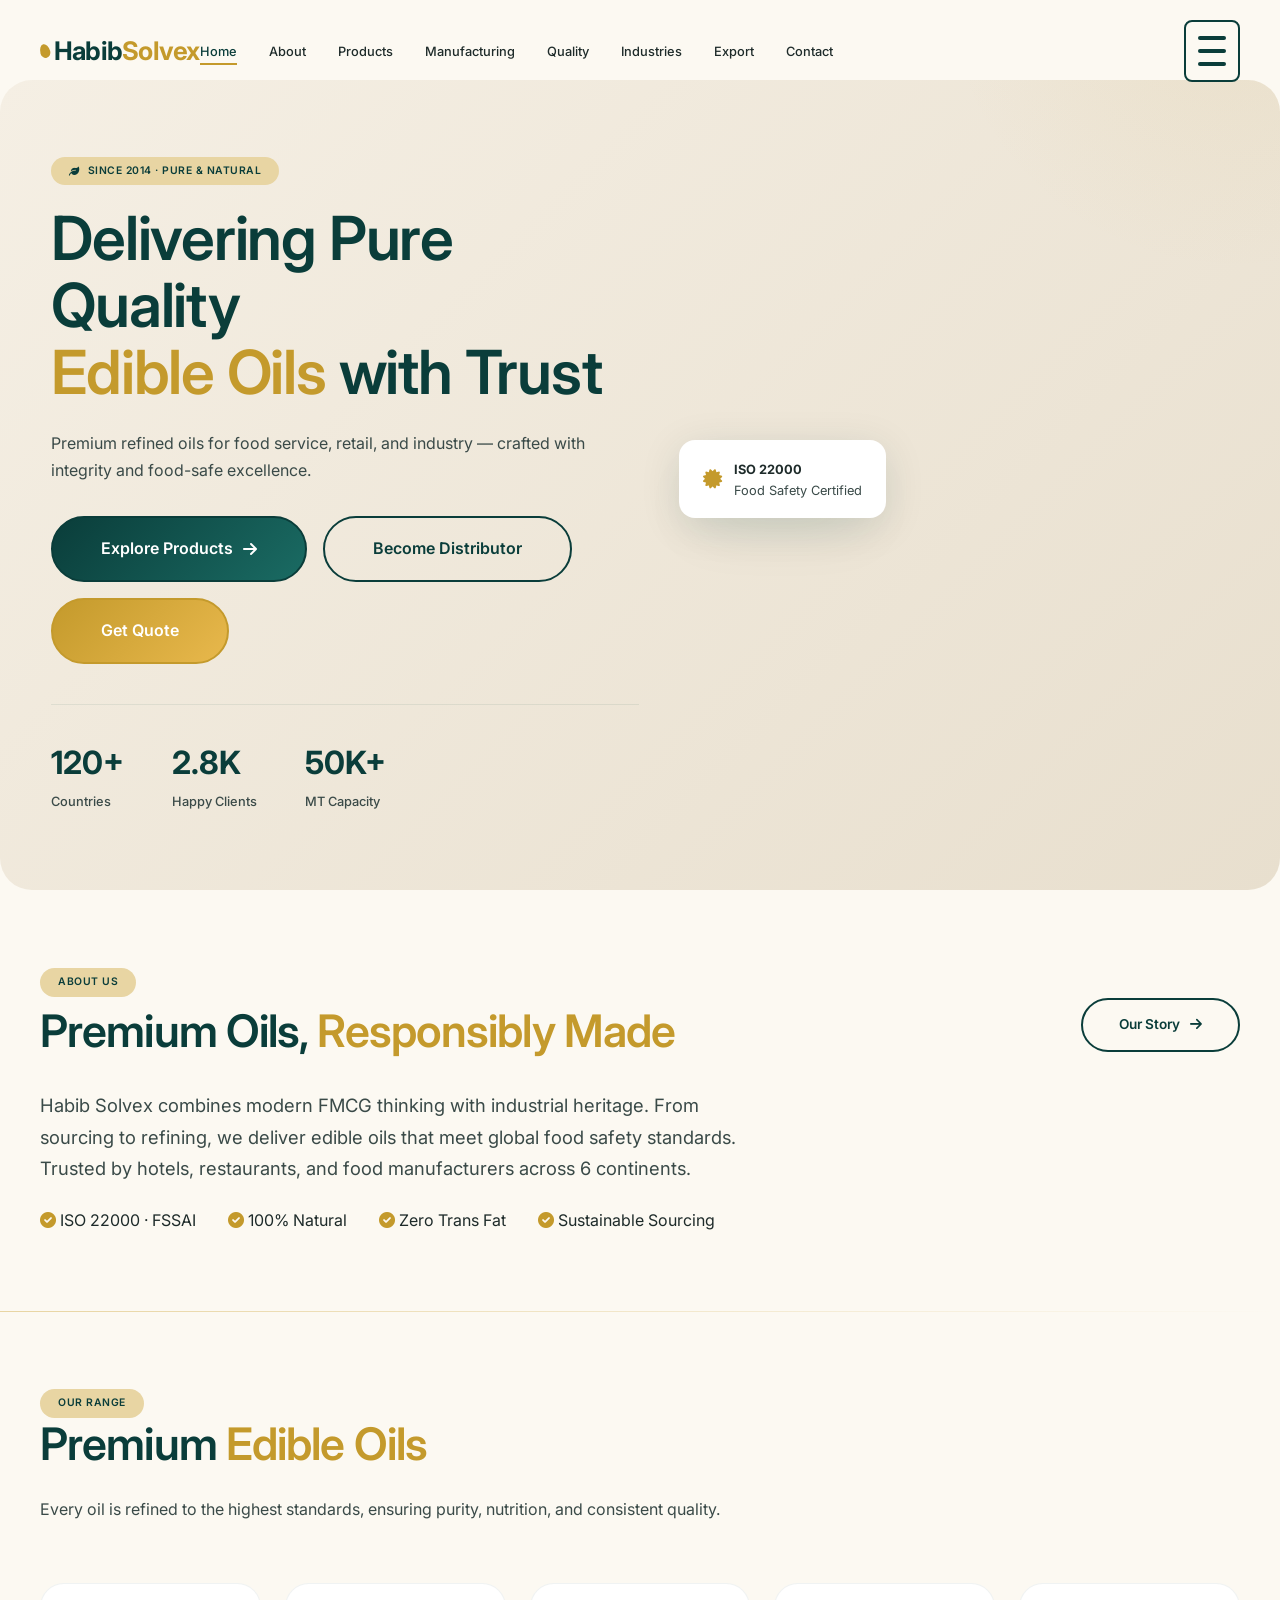
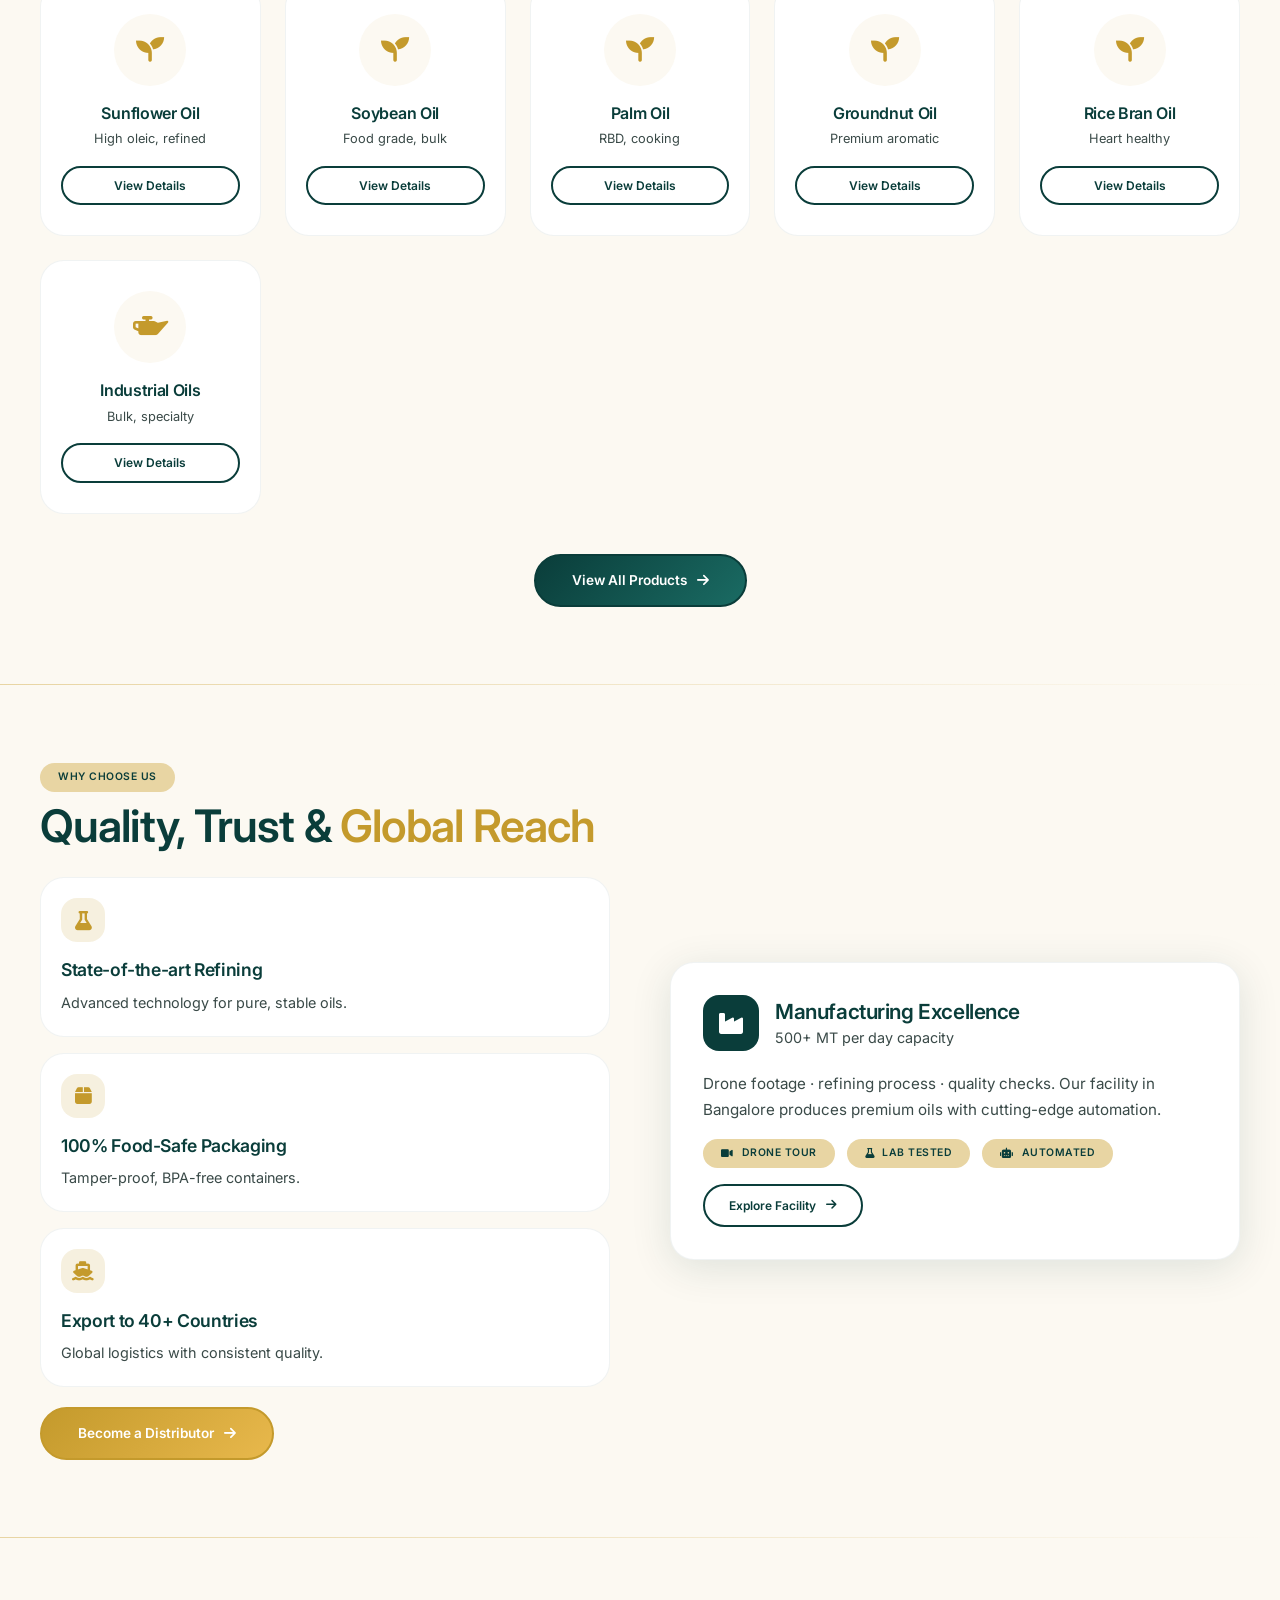
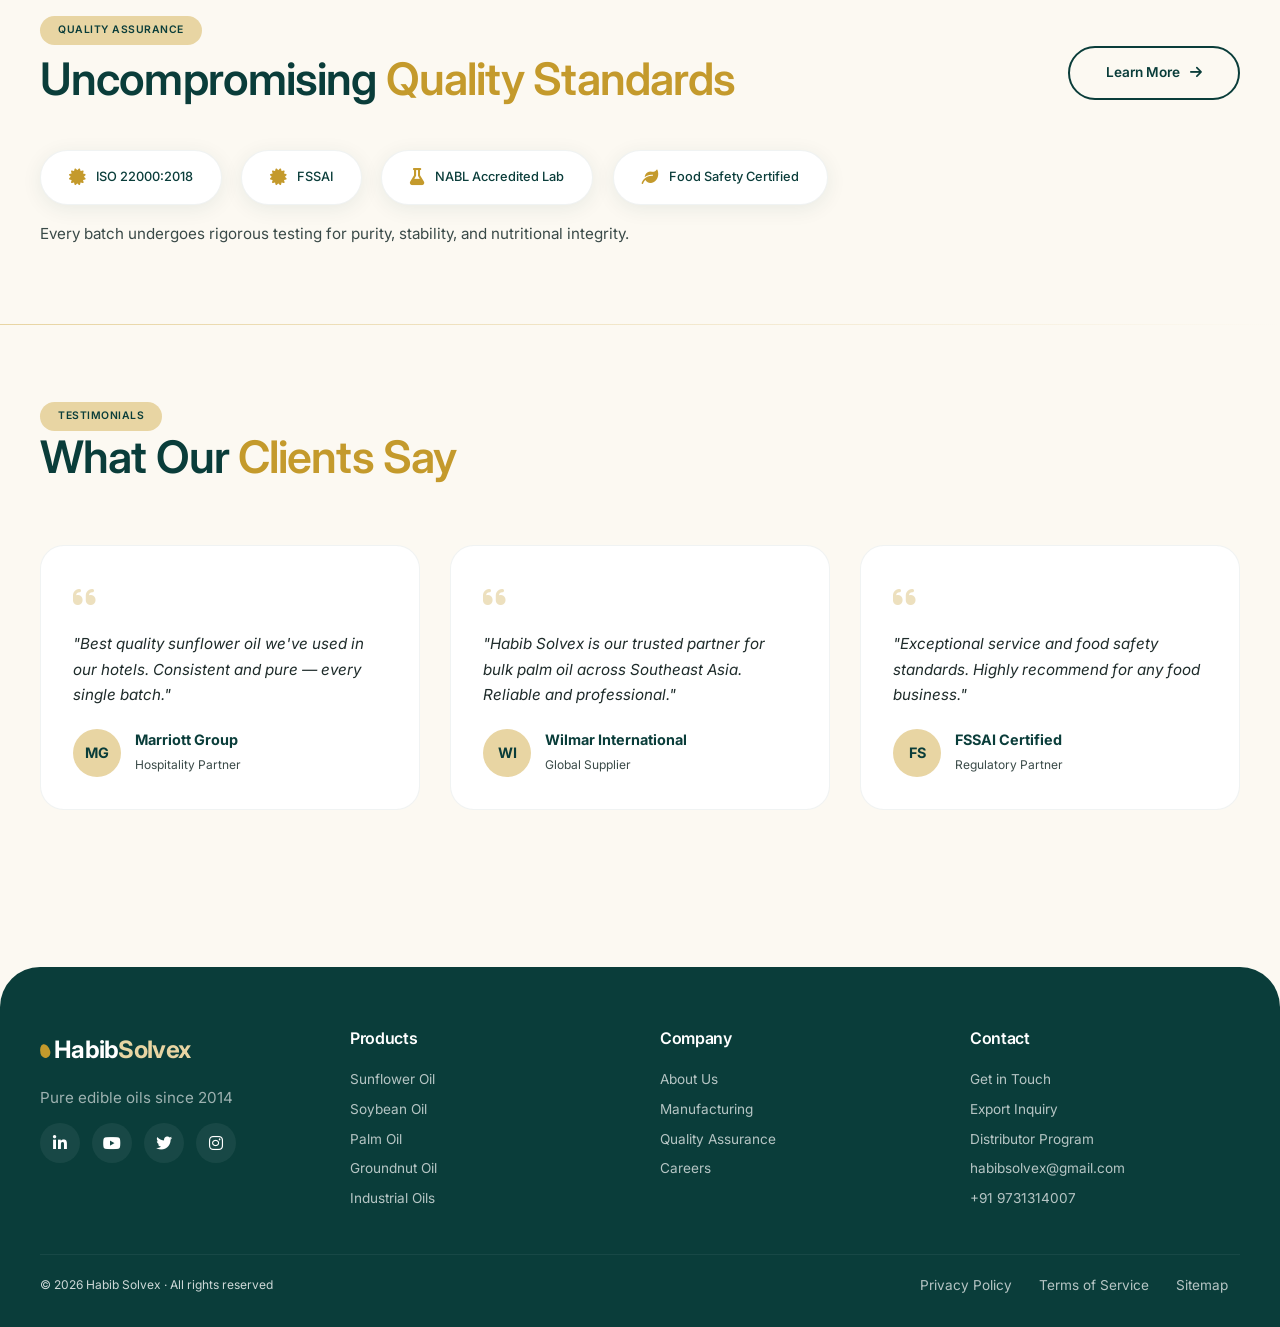
==== commit 1812a100: "Update index.html" ====
--- a/index.html
+++ b/index.html
@@ -15,6 +15,108 @@
     
     <!-- Custom CSS -->
     <link rel="stylesheet" href="css/styles.css">
+    <style>
+    /* IMMEDIATE MOBILE MENU FIX - INLINE */
+    .hamburger {
+        display: flex !important;
+        flex-direction: column !important;
+        gap: 5px !important;
+        cursor: pointer !important;
+        padding: 12px !important;
+        background: #fcf9f2 !important;
+        border-radius: 8px !important;
+        border: 2px solid #0a3d3a !important;
+        z-index: 9999 !important;
+        position: relative !important;
+        min-width: 48px !important;
+        min-height: 48px !important;
+        align-items: center !important;
+        justify-content: center !important;
+        margin-left: auto !important;
+    }
+    .hamburger span {
+        display: block !important;
+        width: 28px !important;
+        height: 4px !important;
+        background: #0a3d3a !important;
+        border-radius: 4px !important;
+        transition: all 0.3s ease !important;
+        margin: 2px 0 !important;
+    }
+    .hamburger.active span:nth-child(1) {
+        transform: rotate(45deg) translate(6px, 6px) !important;
+    }
+    .hamburger.active span:nth-child(2) {
+        opacity: 0 !important;
+        transform: scaleX(0) !important;
+    }
+    .hamburger.active span:nth-child(3) {
+        transform: rotate(-45deg) translate(6px, -6px) !important;
+    }
+    @media (max-width: 768px) {
+        .navbar {
+            padding: 10px 16px !important;
+            background: #fcf9f2 !important;
+            border-bottom: 1px solid rgba(10,61,58,0.1) !important;
+            min-height: 60px !important;
+        }
+        .navbar .container {
+            display: flex !important;
+            justify-content: space-between !important;
+            align-items: center !important;
+            width: 100% !important;
+            padding: 0 !important;
+            flex-wrap: nowrap !important;
+        }
+        .logo { font-size: 1.1rem !important; flex-shrink: 0 !important; }
+        .nav-links {
+            display: none !important;
+            position: fixed !important;
+            top: 60px !important;
+            left: 0 !important;
+            right: 0 !important;
+            bottom: 0 !important;
+            background: #fcf9f2 !important;
+            padding: 30px 20px !important;
+            flex-direction: column !important;
+            gap: 10px !important;
+            z-index: 9998 !important;
+            overflow-y: auto !important;
+            border-top: 1px solid rgba(10,61,58,0.1) !important;
+            height: calc(100vh - 60px) !important;
+        }
+        .nav-links.open {
+            display: flex !important;
+            animation: slideDown 0.3s ease !important;
+        }
+        .nav-links a {
+            padding: 14px 20px !important;
+            font-size: 1.1rem !important;
+            border-bottom: 1px solid rgba(10,61,58,0.06) !important;
+            width: 100% !important;
+            display: block !important;
+            text-align: left !important;
+            color: #1e2b2a !important;
+            text-decoration: none !important;
+            font-weight: 500 !important;
+        }
+        .nav-links a:hover,
+        .nav-links a.active {
+            background: #e8d5a3 !important;
+            border-radius: 8px !important;
+        }
+        .nav-actions { display: none !important; }
+    }
+    @media (max-width: 480px) {
+        .hamburger { padding: 8px !important; min-width: 40px !important; min-height: 40px !important; }
+        .hamburger span { width: 22px !important; height: 3px !important; }
+        .nav-links a { padding: 12px 16px !important; font-size: 1rem !important; }
+    }
+    @keyframes slideDown {
+        from { opacity: 0; transform: translateY(-20px); }
+        to { opacity: 1; transform: translateY(0); }
+    }
+</style>
 </head>
 <body>
     <!-- ===== NAVIGATION ===== -->
--- a/css/styles.css
+++ b/css/styles.css
@@ -1,5 +1,6 @@
 /* ============================================
-   HABIB SOLVEX - FULLY RESPONSIVE STYLES
+   HABIB SOLVEX - COMPLETE STYLES
+   Fully Responsive with Mobile Menu Fix
    ============================================ */
 
 /* ===== ROOT VARIABLES ===== */
@@ -153,7 +154,10 @@
 }
 .badge-gold { background: var(--golden-light); color: var(--deep-green); }
 
-/* ===== NAVIGATION ===== */
+/* ============================================
+   NAVIGATION - COMPLETE FIX
+   ============================================ */
+
 .navbar {
     display: flex;
     justify-content: space-between;
@@ -193,6 +197,7 @@
     text-decoration: none;
     display: flex;
     align-items: center;
+    flex-shrink: 0;
 }
 .logo span { color: var(--golden); }
 .logo .oil-drop {
@@ -244,6 +249,7 @@
     display: flex;
     align-items: center;
     gap: clamp(8px, 1.2vw, 16px);
+    flex-shrink: 0;
 }
 .nav-actions button {
     background: none;
@@ -256,26 +262,46 @@
 }
 .nav-actions button:hover { color: var(--golden); }
 
+/* ===== HAMBURGER MENU - FIXED ===== */
 .hamburger {
     display: none;
     flex-direction: column;
     gap: 5px;
     cursor: pointer;
-    padding: 5px;
+    padding: 10px;
+    background: rgba(252, 249, 242, 0.95);
+    border-radius: 8px;
+    border: 1px solid rgba(10, 61, 58, 0.1);
     z-index: 1001;
-}
+    position: relative;
+    min-width: 44px;
+    min-height: 44px;
+    align-items: center;
+    justify-content: center;
+    transition: all 0.3s ease;
+}
+
+.hamburger:hover {
+    background: var(--golden-light);
+    border-color: var(--golden);
+}
+
 .hamburger span {
-    width: 25px;
+    display: block;
+    width: 24px;
     height: 3px;
     background: var(--charcoal);
     border-radius: 3px;
     transition: all 0.3s ease;
-}
+    margin: 2px 0;
+}
+
 .hamburger.active span:nth-child(1) {
     transform: rotate(45deg) translate(5px, 5px);
 }
 .hamburger.active span:nth-child(2) {
     opacity: 0;
+    transform: scaleX(0);
 }
 .hamburger.active span:nth-child(3) {
     transform: rotate(-45deg) translate(5px, -5px);
@@ -831,37 +857,6 @@
 }
 .alert .close-btn:hover { opacity: 1; }
 
-/* ===== IMAGE GALLERY ===== */
-.image-gallery-grid {
-    display: grid;
-    grid-template-columns: repeat(auto-fit, minmax(min(100%, 280px), 1fr));
-    gap: clamp(16px, 2vw, 24px);
-}
-.image-gallery-grid img {
-    width: 100%;
-    height: clamp(200px, 25vw, 250px);
-    object-fit: cover;
-    border-radius: 20px;
-    box-shadow: var(--shadow-medium);
-}
-
-/* ===== CTA BANNER ===== */
-.cta-banner {
-    background: var(--gradient-hero);
-    border-radius: clamp(20px, 3vw, 32px);
-    padding: clamp(30px, 5vw, 60px);
-    text-align: left;
-}
-.cta-banner h2 {
-    font-size: clamp(1.5rem, 3vw, 2.2rem);
-    color: var(--deep-green);
-}
-.cta-banner p {
-    max-width: 600px;
-    margin: 16px 0 0;
-    color: var(--charcoal-light);
-}
-
 /* ============================================
    RESPONSIVE BREAKPOINTS
    ============================================ */
@@ -880,9 +875,7 @@
     .hero-visual { flex: 1; width: 100%; }
     
     .contact-grid { grid-template-columns: 1fr; }
-    
     .section-header { text-align: center; }
-    
     .contact-hero { text-align: center; }
     .contact-hero p { margin: 16px auto 0; }
     
@@ -891,52 +884,116 @@
         left: 50%;
         transform: translateX(-50%);
     }
-    
-    .navbar { padding: 15px 24px; }
-    .navbar .container { flex-wrap: wrap; }
-}
-
-/* ===== MOBILE PHONES ===== */
+}
+
+/* ===== MOBILE PHONES - HAMBURGER VISIBLE ===== */
 @media (max-width: 768px) {
     .container { padding: 0 20px; }
     
-    .navbar { padding: 12px 16px; }
-    .navbar.scrolled { padding: 10px 16px; }
-    
+    /* ===== NAVBAR MOBILE FIX ===== */
+    .navbar {
+        padding: 10px 16px !important;
+        min-height: 60px;
+        background: rgba(252, 249, 242, 0.98) !important;
+        border-bottom: 1px solid rgba(10, 61, 58, 0.06);
+    }
+    
+    .navbar.scrolled {
+        padding: 8px 16px !important;
+        background: rgba(252, 249, 242, 0.98) !important;
+        backdrop-filter: blur(10px);
+        box-shadow: 0 2px 20px rgba(0, 0, 0, 0.08);
+    }
+    
+    .navbar .container {
+        display: flex;
+        justify-content: space-between;
+        align-items: center;
+        width: 100%;
+        padding: 0;
+        flex-wrap: nowrap;
+    }
+    
+    .logo {
+        font-size: 1.2rem !important;
+        flex-shrink: 0;
+    }
+    
+    .logo .oil-drop {
+        width: 10px;
+        height: 12px;
+    }
+    
+    /* ===== HAMBURGER - ALWAYS VISIBLE ===== */
+    .hamburger {
+        display: flex !important;
+        position: relative;
+        z-index: 1001;
+    }
+    
+    /* ===== NAV LINKS - HIDDEN BY DEFAULT ===== */
     .nav-links {
-        display: none;
-        flex-direction: column;
-        background: var(--cream);
+        display: none !important;
         position: absolute;
         top: 60px;
         left: 0;
         right: 0;
+        background: var(--cream);
         padding: 20px;
         box-shadow: var(--shadow-medium);
         border-radius: 0 0 20px 20px;
-        gap: 12px;
+        flex-direction: column;
+        gap: 8px;
         width: 100%;
-    }
-    .nav-links.open { 
-        display: flex; 
+        z-index: 1000;
+        border-top: 1px solid rgba(10, 61, 58, 0.06);
+    }
+    
+    .nav-links.open {
+        display: flex !important;
         animation: slideDown 0.3s ease;
     }
-    .nav-links a { 
-        padding: 10px 0; 
+    
+    .nav-links a {
+        padding: 12px 16px !important;
         font-size: 1rem;
+        border-bottom: 1px solid rgba(10, 61, 58, 0.06);
         width: 100%;
-        border-bottom: 1px solid rgba(10, 61, 58, 0.06);
-    }
-    .nav-links a::after { display: none; }
-    
-    .hamburger { display: flex; }
-    
-    .nav-actions button { 
-        font-size: 1rem; 
-        padding: 4px;
-    }
-    .nav-actions .badge { display: none; }
-    
+        display: block;
+        text-align: left;
+        white-space: normal;
+    }
+    
+    .nav-links a:last-child {
+        border-bottom: none;
+    }
+    
+    .nav-links a::after {
+        display: none;
+    }
+    
+    .nav-actions {
+        display: flex;
+        align-items: center;
+        gap: 8px;
+        flex-shrink: 0;
+    }
+    
+    .nav-actions button {
+        font-size: 1rem;
+        padding: 6px;
+    }
+    
+    .nav-actions .badge {
+        display: none;
+    }
+    
+    /* ===== BODY LOCK WHEN MENU OPEN ===== */
+    body.menu-open {
+        overflow: hidden;
+    }
+    
+    /* ===== HERO MOBILE ===== */
     .hero { 
         padding: 30px 20px; 
         margin-top: 70px;
@@ -968,6 +1025,7 @@
         padding: 12px 16px;
     }
     
+    /* ===== PRODUCTS MOBILE ===== */
     .product-grid { 
         grid-template-columns: repeat(2, 1fr); 
         gap: 12px;
@@ -987,12 +1045,14 @@
         width: 100%;
     }
     
+    /* ===== FEATURES MOBILE ===== */
     .features-grid { 
         grid-template-columns: 1fr; 
         gap: 16px;
     }
     .feature-card { padding: 20px; }
     
+    /* ===== CERTIFICATIONS MOBILE ===== */
     .cert-grid { 
         justify-content: center; 
         gap: 10px;
@@ -1005,8 +1065,10 @@
         justify-content: center;
     }
     
+    /* ===== TESTIMONIALS MOBILE ===== */
     .testimonial-grid { grid-template-columns: 1fr; }
     
+    /* ===== CONTACT MOBILE ===== */
     .contact-hero { 
         padding: 30px 20px; 
         margin-top: 70px;
@@ -1015,7 +1077,6 @@
     .contact-hero h1 { font-size: 1.8rem; }
     
     .contact-info, .contact-form-wrapper { padding: 20px; }
-    
     .form-row { grid-template-columns: 1fr; gap: 0; }
     
     .quick-contact { 
@@ -1030,6 +1091,7 @@
         justify-content: center;
     }
     
+    /* ===== FOOTER MOBILE ===== */
     .footer-grid { 
         grid-template-columns: 1fr 1fr; 
         gap: 24px;
@@ -1047,34 +1109,46 @@
     
     .section { padding: 30px 0; }
     .section-header { margin-bottom: 30px; }
-    
-    .image-gallery-grid { 
-        grid-template-columns: 1fr 1fr; 
-        gap: 12px;
-    }
-    .image-gallery-grid img { height: 160px; }
-    
-    .cta-banner { 
-        padding: 24px 20px; 
-        text-align: center;
-    }
-    .cta-banner p { margin: 12px auto 0; }
-    
-    .contact-grid { margin: 30px 0; }
-    
-    .btn-lg { 
-        padding: 14px 28px; 
-        font-size: 0.9rem;
-    }
-    .btn { 
-        padding: 12px 24px; 
-        font-size: 0.85rem;
-    }
-}
-
-/* ===== VERY SMALL PHONES (320px - 480px) ===== */
+}
+
+/* ===== VERY SMALL PHONES ===== */
 @media (max-width: 480px) {
     .container { padding: 0 16px; }
+    
+    .navbar {
+        padding: 8px 12px !important;
+        min-height: 50px;
+    }
+    
+    .logo {
+        font-size: 1rem !important;
+    }
+    
+    .logo .oil-drop {
+        width: 8px;
+        height: 10px;
+    }
+    
+    .nav-links {
+        top: 50px;
+        padding: 16px;
+    }
+    
+    .nav-links a {
+        padding: 10px 14px !important;
+        font-size: 0.9rem;
+    }
+    
+    .hamburger {
+        padding: 6px;
+        min-width: 36px;
+        min-height: 36px;
+    }
+    
+    .hamburger span {
+        width: 20px;
+        height: 2.5px;
+    }
     
     .hero { padding: 24px 16px; }
     .hero-content h1 { font-size: 1.5rem; }
@@ -1112,23 +1186,11 @@
     }
     .footer .social-links { justify-content: center; }
     
-    .image-gallery-grid { 
-        grid-template-columns: 1fr; 
-        gap: 10px;
-    }
-    .image-gallery-grid img { height: 140px; }
-    
     .contact-hero h1 { font-size: 1.5rem; }
     
     .badge { 
         font-size: 0.6rem; 
         padding: 4px 12px;
-    }
-    
-    .logo { font-size: 1.1rem; }
-    .logo .oil-drop { 
-        width: 8px; 
-        height: 12px; 
     }
     
     .info-item { 
@@ -1145,7 +1207,10 @@
     .info-item .icon i { font-size: 0.9rem; }
 }
 
-/* ===== ANIMATIONS ===== */
+/* ============================================
+   ANIMATIONS
+   ============================================ */
+
 @keyframes slideDown {
     from {
         opacity: 0;
@@ -1174,3 +1239,119 @@
     .hide-mobile { display: none; }
     .show-mobile { display: block; }
 }
+
+/* ============================================
+   EMERGENCY MOBILE MENU FIX
+   ============================================ */
+
+/* Force hamburger to be visible on mobile */
+@media (max-width: 768px) {
+    .hamburger {
+        display: flex !important;
+        flex-direction: column !important;
+        gap: 5px !important;
+        cursor: pointer !important;
+        padding: 10px !important;
+        background: rgba(252, 249, 242, 0.95) !important;
+        border-radius: 8px !important;
+        border: 1px solid rgba(10, 61, 58, 0.1) !important;
+        z-index: 1001 !important;
+        position: relative !important;
+        min-width: 44px !important;
+        min-height: 44px !important;
+        align-items: center !important;
+        justify-content: center !important;
+        margin-left: auto !important;
+        order: 3 !important;
+    }
+    
+    .hamburger span {
+        display: block !important;
+        width: 24px !important;
+        height: 3px !important;
+        background: var(--charcoal) !important;
+        border-radius: 3px !important;
+        transition: all 0.3s ease !important;
+        margin: 2px 0 !important;
+    }
+    
+    .hamburger.active span:nth-child(1) {
+        transform: rotate(45deg) translate(5px, 5px) !important;
+    }
+    .hamburger.active span:nth-child(2) {
+        opacity: 0 !important;
+        transform: scaleX(0) !important;
+    }
+    .hamburger.active span:nth-child(3) {
+        transform: rotate(-45deg) translate(5px, -5px) !important;
+    }
+    
+    /* Make nav container position relative */
+    .navbar .container {
+        position: relative !important;
+        display: flex !important;
+        justify-content: space-between !important;
+        align-items: center !important;
+        width: 100% !important;
+        flex-wrap: nowrap !important;
+    }
+    
+    /* Force nav-links to be hidden by default */
+    .nav-links {
+        display: none !important;
+        position: absolute !important;
+        top: 60px !important;
+        left: 0 !important;
+        right: 0 !important;
+        background: var(--cream) !important;
+        padding: 20px !important;
+        box-shadow: var(--shadow-medium) !important;
+        border-radius: 0 0 20px 20px !important;
+        flex-direction: column !important;
+        gap: 8px !important;
+        width: 100% !important;
+        z-index: 1000 !important;
+        border-top: 1px solid rgba(10, 61, 58, 0.06) !important;
+    }
+    
+    .nav-links.open {
+        display: flex !important;
+        animation: slideDown 0.3s ease !important;
+    }
+    
+    .nav-links a {
+        padding: 12px 16px !important;
+        font-size: 1rem !important;
+        border-bottom: 1px solid rgba(10, 61, 58, 0.06) !important;
+        width: 100% !important;
+        display: block !important;
+        text-align: left !important;
+        color: var(--charcoal) !important;
+        text-decoration: none !important;
+    }
+    
+    .nav-links a:last-child {
+        border-bottom: none !important;
+    }
+    
+    .nav-links a::after {
+        display: none !important;
+    }
+    
+    /* Fix body overflow */
+    body.menu-open {
+        overflow: hidden !important;
+    }
+}
+
+/* Animation */
+@keyframes slideDown {
+    from {
+        opacity: 0;
+        transform: translateY(-10px);
+    }
+    to {
+        opacity: 1;
+        transform: translateY(0);
+    }
+}
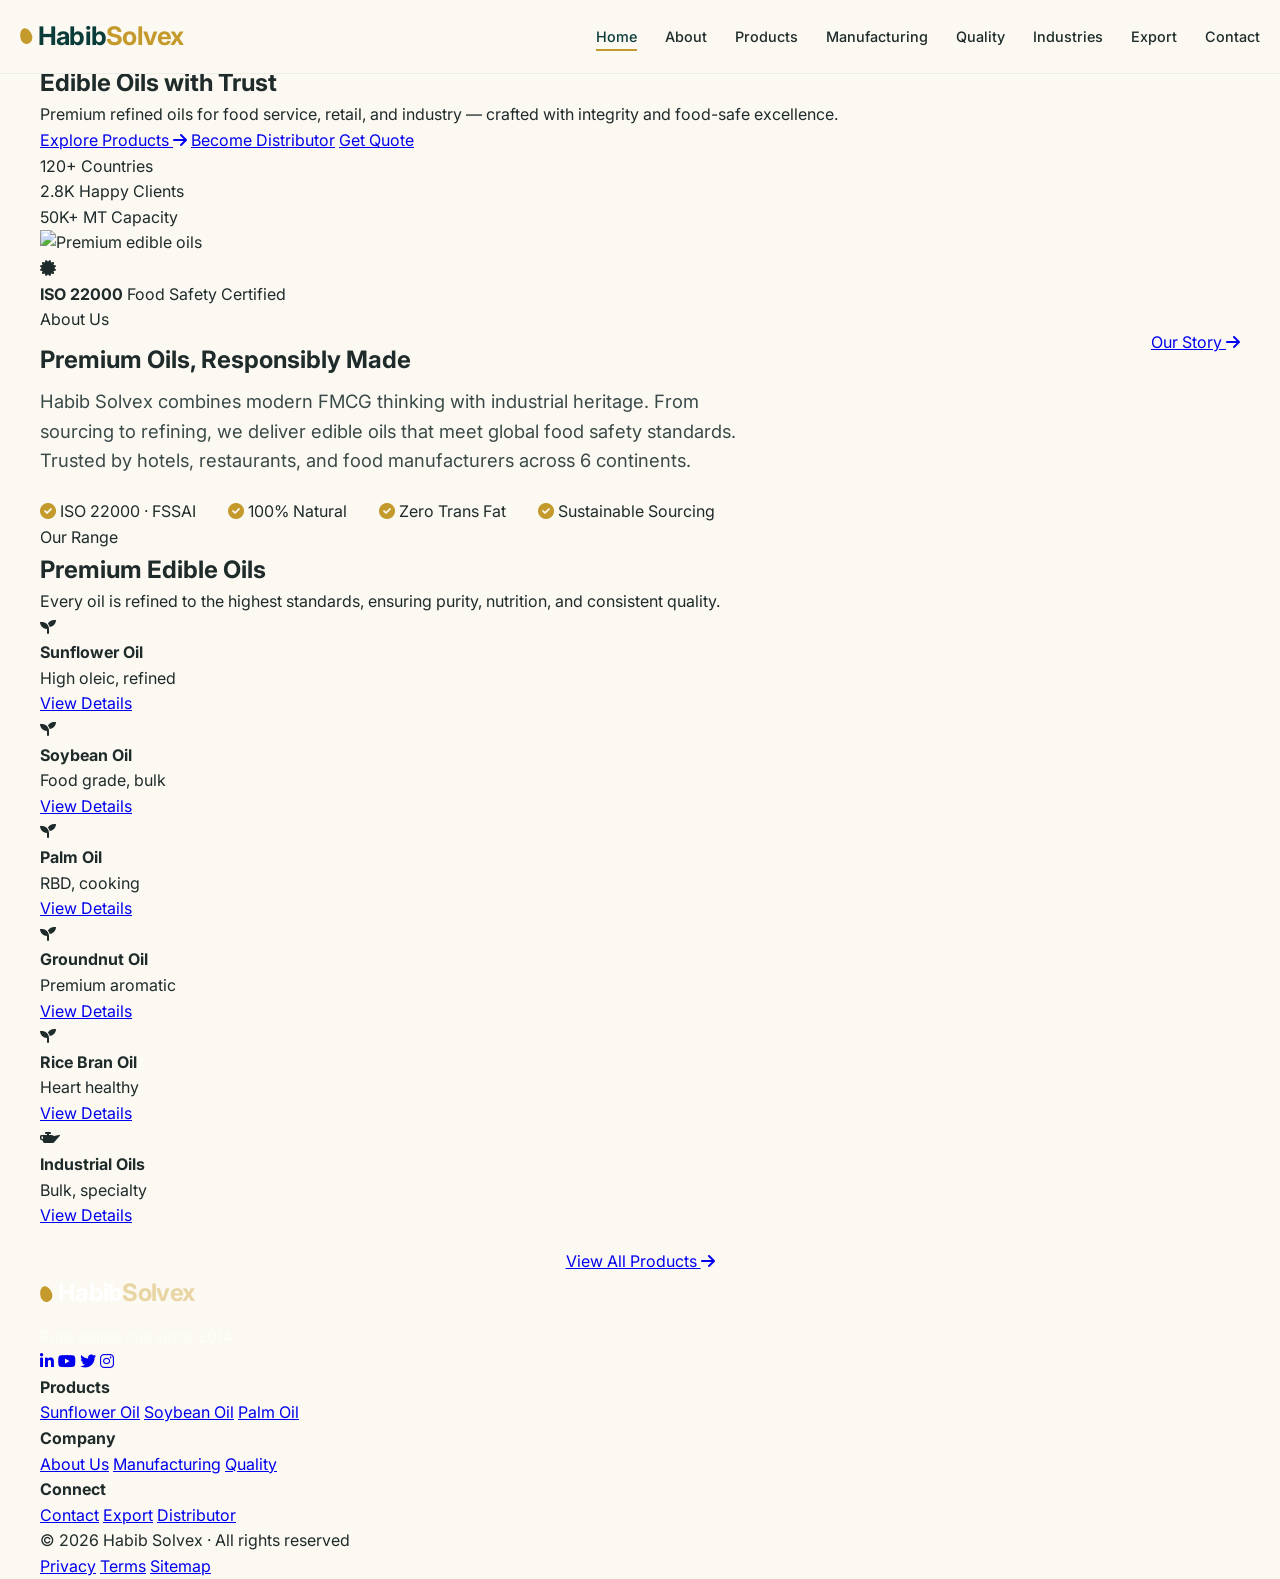
==== commit 67521d45: "Update index.html" ====
--- a/index.html
+++ b/index.html
@@ -8,115 +8,13 @@
     <!-- Fonts -->
     <link rel="preconnect" href="https://fonts.googleapis.com">
     <link rel="preconnect" href="https://fonts.gstatic.com" crossorigin>
-    <link href="https://fonts.googleapis.com/css2?family=Inter:opsz,wght@14..32,300;14..32,400;14..32,500;14..32,600;14..32,700&display=swap" rel="stylesheet">
+    <link href="https://fonts.googleapis.com/css2?family=Inter:opsz,wght@14..32,300;14..32,400;14..32,500;14..32,600;14..32,700;14..32,800&display=swap" rel="stylesheet">
     
     <!-- Icons -->
     <link rel="stylesheet" href="https://cdnjs.cloudflare.com/ajax/libs/font-awesome/6.0.0-beta3/css/all.min.css">
     
     <!-- Custom CSS -->
     <link rel="stylesheet" href="css/styles.css">
-    <style>
-    /* IMMEDIATE MOBILE MENU FIX - INLINE */
-    .hamburger {
-        display: flex !important;
-        flex-direction: column !important;
-        gap: 5px !important;
-        cursor: pointer !important;
-        padding: 12px !important;
-        background: #fcf9f2 !important;
-        border-radius: 8px !important;
-        border: 2px solid #0a3d3a !important;
-        z-index: 9999 !important;
-        position: relative !important;
-        min-width: 48px !important;
-        min-height: 48px !important;
-        align-items: center !important;
-        justify-content: center !important;
-        margin-left: auto !important;
-    }
-    .hamburger span {
-        display: block !important;
-        width: 28px !important;
-        height: 4px !important;
-        background: #0a3d3a !important;
-        border-radius: 4px !important;
-        transition: all 0.3s ease !important;
-        margin: 2px 0 !important;
-    }
-    .hamburger.active span:nth-child(1) {
-        transform: rotate(45deg) translate(6px, 6px) !important;
-    }
-    .hamburger.active span:nth-child(2) {
-        opacity: 0 !important;
-        transform: scaleX(0) !important;
-    }
-    .hamburger.active span:nth-child(3) {
-        transform: rotate(-45deg) translate(6px, -6px) !important;
-    }
-    @media (max-width: 768px) {
-        .navbar {
-            padding: 10px 16px !important;
-            background: #fcf9f2 !important;
-            border-bottom: 1px solid rgba(10,61,58,0.1) !important;
-            min-height: 60px !important;
-        }
-        .navbar .container {
-            display: flex !important;
-            justify-content: space-between !important;
-            align-items: center !important;
-            width: 100% !important;
-            padding: 0 !important;
-            flex-wrap: nowrap !important;
-        }
-        .logo { font-size: 1.1rem !important; flex-shrink: 0 !important; }
-        .nav-links {
-            display: none !important;
-            position: fixed !important;
-            top: 60px !important;
-            left: 0 !important;
-            right: 0 !important;
-            bottom: 0 !important;
-            background: #fcf9f2 !important;
-            padding: 30px 20px !important;
-            flex-direction: column !important;
-            gap: 10px !important;
-            z-index: 9998 !important;
-            overflow-y: auto !important;
-            border-top: 1px solid rgba(10,61,58,0.1) !important;
-            height: calc(100vh - 60px) !important;
-        }
-        .nav-links.open {
-            display: flex !important;
-            animation: slideDown 0.3s ease !important;
-        }
-        .nav-links a {
-            padding: 14px 20px !important;
-            font-size: 1.1rem !important;
-            border-bottom: 1px solid rgba(10,61,58,0.06) !important;
-            width: 100% !important;
-            display: block !important;
-            text-align: left !important;
-            color: #1e2b2a !important;
-            text-decoration: none !important;
-            font-weight: 500 !important;
-        }
-        .nav-links a:hover,
-        .nav-links a.active {
-            background: #e8d5a3 !important;
-            border-radius: 8px !important;
-        }
-        .nav-actions { display: none !important; }
-    }
-    @media (max-width: 480px) {
-        .hamburger { padding: 8px !important; min-width: 40px !important; min-height: 40px !important; }
-        .hamburger span { width: 22px !important; height: 3px !important; }
-        .nav-links a { padding: 12px 16px !important; font-size: 1rem !important; }
-    }
-    @keyframes slideDown {
-        from { opacity: 0; transform: translateY(-20px); }
-        to { opacity: 1; transform: translateY(0); }
-    }
-</style>
 </head>
 <body>
     <!-- ===== NAVIGATION ===== -->
@@ -135,11 +33,6 @@
                 <li><a href="export.html">Export</a></li>
                 <li><a href="contact.html">Contact</a></li>
             </ul>
-            <!-- <div class="nav-actions">
-                <button aria-label="Search"><i class="fas fa-search"></i></button>
-                <button aria-label="Language"><i class="fas fa-globe"></i></button>
-                <span class="badge badge-gold">EN</span>
-            </div> -->
             <div class="hamburger" aria-label="Toggle menu">
                 <span></span>
                 <span></span>
@@ -160,9 +53,9 @@
             </h1>
             <p>Premium refined oils for food service, retail, and industry — crafted with integrity and food-safe excellence.</p>
             <div class="hero-actions">
-                <a href="products.html" class="btn btn-primary btn-lg">Explore Products <i class="fas fa-arrow-right"></i></a>
-                <a href="contact.html" class="btn btn-outline btn-lg">Become Distributor</a>
-                <a href="contact.html" class="btn btn-gold btn-lg">Get Quote</a>
+                <a href="products.html" class="btn btn-primary">Explore Products <i class="fas fa-arrow-right"></i></a>
+                <a href="contact.html" class="btn btn-outline">Become Distributor</a>
+                <a href="contact.html" class="btn btn-gold">Get Quote</a>
             </div>
             <div class="hero-stats">
                 <div class="stat">
@@ -185,7 +78,7 @@
                 <i class="fas fa-certificate"></i>
                 <div>
                     <strong>ISO 22000</strong>
-                    <span style="display:block;font-size:0.8rem;color:var(--charcoal-light);">Food Safety Certified</span>
+                    <span>Food Safety Certified</span>
                 </div>
             </div>
         </div>
@@ -215,8 +108,6 @@
         </div>
     </section>
 
-    <hr class="section-divider">
-
     <!-- ===== PRODUCTS ===== -->
     <section class="section">
         <div class="container">
@@ -268,142 +159,6 @@
             </div>
         </div>
     </section>
-
-    <hr class="section-divider">
-
-    <!-- ===== WHY CHOOSE US ===== -->
-    <section class="section">
-        <div class="container">
-            <div style="display:grid; grid-template-columns:1fr 1fr; gap:60px; align-items:center;">
-                <div>
-                    <span class="badge badge-gold">Why Choose Us</span>
-                    <h2 style="margin-top:8px;">Quality, Trust &amp; <span class="gold">Global Reach</span></h2>
-                    <div class="features-grid" style="grid-template-columns:1fr; gap:16px; margin:20px 0;">
-                        <div class="feature-card" style="padding:20px;">
-                            <div class="icon" style="width:44px;height:44px;"><i class="fas fa-flask"></i></div>
-                            <h4 style="font-size:1.1rem;">State-of-the-art Refining</h4>
-                            <p style="font-size:0.9rem;">Advanced technology for pure, stable oils.</p>
-                        </div>
-                        <div class="feature-card" style="padding:20px;">
-                            <div class="icon" style="width:44px;height:44px;"><i class="fas fa-box"></i></div>
-                            <h4 style="font-size:1.1rem;">100% Food-Safe Packaging</h4>
-                            <p style="font-size:0.9rem;">Tamper-proof, BPA-free containers.</p>
-                        </div>
-                        <div class="feature-card" style="padding:20px;">
-                            <div class="icon" style="width:44px;height:44px;"><i class="fas fa-ship"></i></div>
-                            <h4 style="font-size:1.1rem;">Export to 40+ Countries</h4>
-                            <p style="font-size:0.9rem;">Global logistics with consistent quality.</p>
-                        </div>
-                    </div>
-                    <a href="contact.html" class="btn btn-gold">Become a Distributor <i class="fas fa-arrow-right"></i></a>
-                </div>
-                <div>
-                    <div style="background:var(--white); border-radius:24px; padding:32px; border:1px solid rgba(10,61,58,0.06); box-shadow:var(--shadow-medium);">
-                        <div style="display:flex; align-items:center; gap:16px; margin-bottom:20px;">
-                            <div style="width:56px;height:56px;background:var(--deep-green);border-radius:16px;display:flex;align-items:center;justify-content:center;color:white;font-size:1.5rem;">
-                                <i class="fas fa-industry"></i>
-                            </div>
-                            <div>
-                                <h4 style="margin:0;">Manufacturing Excellence</h4>
-                                <p style="margin:0;font-size:0.9rem;color:var(--charcoal-light);">500+ MT per day capacity</p>
-                            </div>
-                        </div>
-                        <p>Drone footage · refining process · quality checks. Our facility in Bangalore produces premium oils with cutting-edge automation.</p>
-                        <div style="display:flex; gap:12px; flex-wrap:wrap; margin-top:16px;">
-                            <span class="badge badge-gold"><i class="fas fa-video"></i> Drone Tour</span>
-                            <span class="badge badge-gold"><i class="fas fa-flask"></i> Lab Tested</span>
-                            <span class="badge badge-gold"><i class="fas fa-robot"></i> Automated</span>
-                        </div>
-                        <a href="manufacturing.html" class="btn btn-outline btn-sm" style="margin-top:16px;">Explore Facility <i class="fas fa-arrow-right"></i></a>
-                    </div>
-                </div>
-            </div>
-        </div>
-    </section>
-
-    <hr class="section-divider">
-
-    <!-- ===== QUALITY & CERTIFICATIONS ===== -->
-    <section class="section">
-        <div class="container">
-            <div style="display:flex; justify-content:space-between; align-items:center; flex-wrap:wrap; gap:20px;">
-                <div>
-                    <span class="badge badge-gold">Quality Assurance</span>
-                    <h2 style="margin-top:8px;">Uncompromising <span class="gold">Quality Standards</span></h2>
-                </div>
-                <a href="quality.html" class="btn btn-outline">Learn More <i class="fas fa-arrow-right"></i></a>
-            </div>
-            <div class="cert-grid" style="justify-content:flex-start; margin-top:20px;">
-                <div class="cert-item"><i class="fas fa-certificate"></i><span>ISO 22000:2018</span></div>
-                <div class="cert-item"><i class="fas fa-certificate"></i><span>FSSAI</span></div>
-                <div class="cert-item"><i class="fas fa-flask"></i><span>NABL Accredited Lab</span></div>
-                <div class="cert-item"><i class="fas fa-leaf"></i><span>Food Safety Certified</span></div>
-            </div>
-            <p style="max-width:600px; margin-top:16px;">Every batch undergoes rigorous testing for purity, stability, and nutritional integrity.</p>
-        </div>
-    </section>
-
-    <hr class="section-divider">
-
-    <!-- ===== TESTIMONIALS ===== -->
-    <section class="section">
-        <div class="container">
-            <div class="section-header">
-                <span class="badge badge-gold">Testimonials</span>
-                <h2>What Our <span class="gold">Clients Say</span></h2>
-            </div>
-            <div class="testimonial-grid">
-                <div class="testimonial-card">
-                    <div class="quote-icon"><i class="fas fa-quote-left"></i></div>
-                    <blockquote>"Best quality sunflower oil we've used in our hotels. Consistent and pure — every single batch."</blockquote>
-                    <div class="author">
-                        <div class="avatar">MG</div>
-                        <div class="info">
-                            <strong>Marriott Group</strong>
-                            <span>Hospitality Partner</span>
-                        </div>
-                    </div>
-                </div>
-                <div class="testimonial-card">
-                    <div class="quote-icon"><i class="fas fa-quote-left"></i></div>
-                    <blockquote>"Habib Solvex is our trusted partner for bulk palm oil across Southeast Asia. Reliable and professional."</blockquote>
-                    <div class="author">
-                        <div class="avatar">WI</div>
-                        <div class="info">
-                            <strong>Wilmar International</strong>
-                            <span>Global Supplier</span>
-                        </div>
-                    </div>
-                </div>
-                <div class="testimonial-card">
-                    <div class="quote-icon"><i class="fas fa-quote-left"></i></div>
-                    <blockquote>"Exceptional service and food safety standards. Highly recommend for any food business."</blockquote>
-                    <div class="author">
-                        <div class="avatar">FS</div>
-                        <div class="info">
-                            <strong>FSSAI Certified</strong>
-                            <span>Regulatory Partner</span>
-                        </div>
-                    </div>
-                </div>
-            </div>
-        </div>
-    </section>
-
-    <!-- ===== NO ENTRY WITHOUT PERMISSION SIGN ===== -->
-    <!-- <section class="section" style="padding:30px 0;">
-        <div class="container">
-            <div style="background:var(--deep-green);border-radius:24px;padding:25px;text-align:center;border:3px solid var(--golden);">
-                <div style="font-size:1.8rem;font-weight:700;color:var(--golden);letter-spacing:4px;text-transform:uppercase;border:2px solid var(--golden);padding:15px;border-radius:12px;">
-                    <i class="fas fa-exclamation-triangle" style="color:var(--golden);margin-right:12px;"></i>
-                    NO ENTRY WITHOUT PERMISSION
-                </div>
-                <p style="color:var(--golden-light);margin-top:10px;font-size:1rem;font-weight:500;">
-                    HABIB SOLVEX PVT. LTD.
-                </p>
-            </div>
-        </div>
-    </section> -->
 
     <!-- ===== FOOTER ===== -->
     <footer class="footer">
@@ -426,37 +181,31 @@
                     <a href="product-detail.html">Sunflower Oil</a>
                     <a href="product-detail.html">Soybean Oil</a>
                     <a href="product-detail.html">Palm Oil</a>
-                    <a href="product-detail.html">Groundnut Oil</a>
-                    <a href="product-detail.html">Industrial Oils</a>
                 </div>
                 <div>
                     <h4>Company</h4>
                     <a href="about.html">About Us</a>
                     <a href="manufacturing.html">Manufacturing</a>
-                    <a href="quality.html">Quality Assurance</a>
-                    <a href="contact.html">Careers</a>
-                </div>
-                <div>
-                    <h4>Contact</h4>
-                    <a href="contact.html">Get in Touch</a>
-                    <a href="export.html">Export Inquiry</a>
-                    <a href="contact.html">Distributor Program</a>
-                    <a href="mailto:habibsolvex@gmail.com">habibsolvex@gmail.com</a>
-                    <a href="tel:+919731314007">+91 9731314007</a>
+                    <a href="quality.html">Quality</a>
+                </div>
+                <div>
+                    <h4>Connect</h4>
+                    <a href="contact.html">Contact</a>
+                    <a href="export.html">Export</a>
+                    <a href="contact.html">Distributor</a>
                 </div>
             </div>
             <div class="footer-bottom">
                 <span>© 2026 Habib Solvex · All rights reserved</span>
                 <div>
-                    <a href="#">Privacy Policy</a>
-                    <a href="#">Terms of Service</a>
+                    <a href="#">Privacy</a>
+                    <a href="#">Terms</a>
                     <a href="#">Sitemap</a>
                 </div>
             </div>
         </div>
     </footer>
 
-    <!-- JavaScript -->
     <script src="js/main.js"></script>
 </body>
 </html>
--- a/css/styles.css
+++ b/css/styles.css
@@ -1,40 +1,28 @@
 /* ============================================
-   HABIB SOLVEX - COMPLETE STYLES
-   Fully Responsive with Mobile Menu Fix
+   HABIB SOLVEX - COMPLETE FIXED STYLES
    ============================================ */
 
 /* ===== ROOT VARIABLES ===== */
 :root {
-    /* Primary Colors */
     --deep-green: #0a3d3a;
     --deep-green-dark: #062926;
     --deep-green-light: #1a5c57;
-    
-    /* Secondary Colors */
     --golden: #c49a2c;
     --golden-light: #e8d5a3;
     --golden-dark: #a67c1e;
     --golden-glow: rgba(196, 154, 44, 0.15);
-    
-    /* Accent Colors */
     --white: #ffffff;
     --charcoal: #1e2b2a;
     --charcoal-light: #3a4a48;
     --cream: #fcf9f2;
     --cream-dark: #f5efe4;
-    
-    /* Gradients */
     --gradient-hero: linear-gradient(135deg, #f5efe4 0%, #e8dfce 100%);
     --gradient-gold: linear-gradient(135deg, #c49a2c 0%, #e8b84c 100%);
     --gradient-green: linear-gradient(135deg, #0a3d3a 0%, #1a6b63 100%);
-    
-    /* Shadows */
     --shadow-soft: 0 4px 20px rgba(10, 61, 58, 0.08);
     --shadow-medium: 0 8px 40px rgba(10, 61, 58, 0.12);
     --shadow-heavy: 0 20px 60px rgba(10, 61, 58, 0.18);
     --shadow-gold: 0 8px 40px rgba(196, 154, 44, 0.25);
-    
-    /* Typography */
     --font-primary: 'Inter', -apple-system, BlinkMacSystemFont, sans-serif;
 }
 
@@ -64,133 +52,43 @@
     padding: 0 40px;
 }
 
-/* ===== TYPOGRAPHY ===== */
-h1, h2, h3, h4, h5 {
-    font-weight: 600;
-    letter-spacing: -0.02em;
-    color: var(--deep-green);
-}
-
-h1 { font-size: clamp(2rem, 5vw, 3.5rem); line-height: 1.1; }
-h2 { font-size: clamp(1.8rem, 4vw, 2.8rem); line-height: 1.2; margin-bottom: 1.5rem; }
-h3 { font-size: clamp(1.3rem, 2.5vw, 1.8rem); line-height: 1.3; }
-h4 { font-size: clamp(1.1rem, 1.8vw, 1.3rem); line-height: 1.4; }
-
-h2 .gold { color: var(--golden); }
-.gold { color: var(--golden); }
-
-p {
-    color: var(--charcoal-light);
-    font-size: clamp(0.95rem, 1.1vw, 1.1rem);
-    line-height: 1.7;
-}
-
-/* ===== BUTTONS ===== */
-.btn {
-    display: inline-flex;
-    align-items: center;
-    justify-content: center;
-    gap: 10px;
-    padding: 14px 36px;
-    border-radius: 50px;
-    font-weight: 600;
-    font-size: clamp(0.85rem, 0.95vw, 0.95rem);
-    text-decoration: none;
-    transition: all 0.3s cubic-bezier(0.4, 0, 0.2, 1);
-    border: 2px solid transparent;
-    cursor: pointer;
-    text-align: center;
-}
-
-.btn-primary {
-    background: var(--gradient-green);
-    color: var(--white);
-    border-color: var(--deep-green);
-}
-.btn-primary:hover {
-    transform: translateY(-3px);
-    box-shadow: var(--shadow-heavy);
-    background: var(--deep-green-dark);
-}
-
-.btn-gold {
-    background: var(--gradient-gold);
-    color: var(--white);
-    border-color: var(--golden);
-}
-.btn-gold:hover {
-    transform: translateY(-3px);
-    box-shadow: var(--shadow-gold);
-    background: var(--golden-dark);
-}
-
-.btn-outline {
-    background: transparent;
-    color: var(--deep-green);
-    border-color: var(--deep-green);
-}
-.btn-outline:hover {
-    background: var(--deep-green);
-    color: var(--white);
-    transform: translateY(-3px);
-}
-
-.btn-lg { padding: 18px 48px; font-size: clamp(1rem, 1.1vw, 1.1rem); }
-.btn-sm { padding: 10px 24px; font-size: clamp(0.75rem, 0.85vw, 0.85rem); }
-
-/* ===== BADGE ===== */
-.badge {
-    display: inline-flex;
-    align-items: center;
-    gap: 8px;
-    padding: 6px 18px;
-    border-radius: 50px;
-    font-weight: 600;
-    font-size: clamp(0.65rem, 0.75vw, 0.75rem);
-    letter-spacing: 0.5px;
-    text-transform: uppercase;
-    background: var(--golden-light);
-    color: var(--deep-green);
-}
-.badge-gold { background: var(--golden-light); color: var(--deep-green); }
-
 /* ============================================
    NAVIGATION - COMPLETE FIX
    ============================================ */
 
 .navbar {
-    display: flex;
-    justify-content: space-between;
-    align-items: center;
-    padding: 20px 40px;
     position: fixed;
     top: 0;
     left: 0;
     right: 0;
     z-index: 1000;
+    background: var(--cream);
+    padding: 16px 20px;
     transition: all 0.3s ease;
-    background: transparent;
+    border-bottom: 1px solid rgba(10, 61, 58, 0.06);
+    width: 100%;
 }
 
 .navbar.scrolled {
     background: rgba(252, 249, 242, 0.95);
     backdrop-filter: blur(10px);
-    padding: 12px 40px;
     box-shadow: 0 2px 30px rgba(0, 0, 0, 0.06);
+    padding: 12px 20px;
 }
 
 .navbar .container {
-    width: 100%;
     max-width: 1280px;
     margin: 0 auto;
     display: flex;
     justify-content: space-between;
     align-items: center;
     padding: 0;
-}
-
+    width: 100%;
+}
+
+/* ===== LOGO ===== */
 .logo {
-    font-size: clamp(1.3rem, 2vw, 2rem);
+    font-size: 1.6rem;
     font-weight: 700;
     color: var(--deep-green);
     letter-spacing: -0.03em;
@@ -199,33 +97,40 @@
     align-items: center;
     flex-shrink: 0;
 }
+
 .logo span { color: var(--golden); }
+
 .logo .oil-drop {
     display: inline-block;
-    width: 10px;
-    height: 14px;
+    width: 12px;
+    height: 16px;
     background: var(--golden);
     border-radius: 50% 50% 50% 50% / 60% 60% 40% 40%;
-    margin-right: 4px;
+    margin-right: 6px;
     transform: rotate(-15deg);
 }
 
+/* ===== NAV LINKS ===== */
 .nav-links {
     display: flex;
-    gap: clamp(16px, 2.5vw, 32px);
+    gap: 28px;
     list-style: none;
     align-items: center;
-}
+    margin: 0;
+    padding: 0;
+}
+
 .nav-links a {
     text-decoration: none;
     color: var(--charcoal);
-    font-size: clamp(0.8rem, 0.9vw, 0.9rem);
+    font-size: 0.9rem;
     font-weight: 500;
     transition: all 0.3s;
     position: relative;
     padding: 4px 0;
     white-space: nowrap;
 }
+
 .nav-links a::after {
     content: '';
     position: absolute;
@@ -236,49 +141,36 @@
     background: var(--golden);
     transition: width 0.3s ease;
 }
+
 .nav-links a:hover::after,
 .nav-links a.active::after {
     width: 100%;
 }
+
 .nav-links a:hover,
 .nav-links a.active {
     color: var(--deep-green);
 }
 
-.nav-actions {
-    display: flex;
-    align-items: center;
-    gap: clamp(8px, 1.2vw, 16px);
-    flex-shrink: 0;
-}
-.nav-actions button {
-    background: none;
-    border: none;
-    color: var(--charcoal);
-    font-size: clamp(1rem, 1.2vw, 1.2rem);
-    cursor: pointer;
-    transition: color 0.3s;
-    padding: 8px;
-}
-.nav-actions button:hover { color: var(--golden); }
-
-/* ===== HAMBURGER MENU - FIXED ===== */
+/* ===== HAMBURGER MENU - FULLY VISIBLE ===== */
 .hamburger {
     display: none;
     flex-direction: column;
     gap: 5px;
     cursor: pointer;
-    padding: 10px;
-    background: rgba(252, 249, 242, 0.95);
+    padding: 8px;
+    background: var(--cream);
     border-radius: 8px;
-    border: 1px solid rgba(10, 61, 58, 0.1);
-    z-index: 1001;
-    position: relative;
+    border: 2px solid var(--deep-green);
     min-width: 44px;
     min-height: 44px;
     align-items: center;
     justify-content: center;
+    flex-shrink: 0;
+    margin-left: 10px;
     transition: all 0.3s ease;
+    z-index: 1001;
+    position: relative;
 }
 
 .hamburger:hover {
@@ -290,7 +182,7 @@
     display: block;
     width: 24px;
     height: 3px;
-    background: var(--charcoal);
+    background: var(--deep-green);
     border-radius: 3px;
     transition: all 0.3s ease;
     margin: 2px 0;
@@ -299,624 +191,74 @@
 .hamburger.active span:nth-child(1) {
     transform: rotate(45deg) translate(5px, 5px);
 }
+
 .hamburger.active span:nth-child(2) {
     opacity: 0;
     transform: scaleX(0);
 }
+
 .hamburger.active span:nth-child(3) {
     transform: rotate(-45deg) translate(5px, -5px);
 }
 
-/* ===== HERO ===== */
-.hero {
-    background: var(--gradient-hero);
-    border-radius: clamp(20px, 3vw, 32px);
-    padding: clamp(40px, 6vw, 80px) clamp(24px, 4vw, 60px);
-    margin-top: 80px;
-    display: flex;
-    align-items: center;
-    gap: clamp(30px, 5vw, 60px);
-    position: relative;
-    overflow: hidden;
-}
-.hero::before {
-    content: '';
-    position: absolute;
-    top: -50%;
-    right: -20%;
-    width: 600px;
-    height: 600px;
-    border-radius: 50%;
-    background: radial-gradient(circle, rgba(196, 154, 44, 0.08) 0%, transparent 70%);
-}
-.hero-content { flex: 1; position: relative; z-index: 1; }
-.hero-content .badge { margin-bottom: 20px; }
-.hero-content h1 { font-size: clamp(2rem, 5vw, 3.8rem); color: var(--deep-green); }
-.hero-content h1 .gold { color: var(--golden); }
-.hero-content p {
-    font-size: clamp(1rem, 1.2vw, 1.2rem);
-    max-width: 540px;
-    margin: 24px 0 32px;
-}
-.hero-actions { 
-    display: flex; 
-    flex-wrap: wrap; 
-    gap: clamp(10px, 1.5vw, 16px); 
-}
-.hero-actions .btn {
-    flex: 0 1 auto;
-}
-
-.hero-stats {
-    display: flex;
-    gap: clamp(20px, 4vw, 48px);
-    margin-top: 40px;
-    padding-top: 32px;
-    border-top: 1px solid rgba(10, 61, 58, 0.08);
-    flex-wrap: wrap;
-}
-.hero-stats .stat { text-align: left; }
-.hero-stats .stat-number {
-    display: block;
-    font-size: clamp(1.5rem, 2.5vw, 2.2rem);
-    font-weight: 700;
-    color: var(--deep-green);
-}
-.hero-stats .stat-label {
-    font-size: clamp(0.8rem, 0.9vw, 0.9rem);
-    color: var(--charcoal-light);
-    font-weight: 500;
-}
-
-.hero-visual { 
-    flex: 0 0 clamp(40%, 45%, 45%); 
-    position: relative; 
-    z-index: 1; 
-    min-width: 200px;
-}
-.hero-visual img {
-    width: 100%;
-    height: auto;
-    border-radius: 24px;
-    box-shadow: var(--shadow-heavy);
-}
-.hero-visual .floating-badge {
-    position: absolute;
-    bottom: -20px;
-    left: -20px;
-    background: var(--white);
-    padding: clamp(12px, 1.5vw, 16px) clamp(16px, 2vw, 24px);
-    border-radius: 16px;
-    box-shadow: var(--shadow-medium);
+/* ===== NAV ACTIONS ===== */
+.nav-actions {
     display: flex;
     align-items: center;
     gap: 12px;
-}
-.hero-visual .floating-badge i { color: var(--golden); font-size: clamp(1.2rem, 1.5vw, 1.5rem); }
-.hero-visual .floating-badge strong { font-size: clamp(0.8rem, 0.9vw, 0.95rem); }
-.hero-visual .floating-badge span { font-size: clamp(0.7rem, 0.8vw, 0.8rem); }
-
-/* ===== SECTIONS ===== */
-.section { padding: clamp(40px, 6vw, 80px) 0; }
-.section-divider {
-    border: none;
-    height: 1px;
-    background: linear-gradient(to right, var(--golden-light), transparent);
-    margin: 0;
-}
-
-.section-header {
-    text-align: left;
-    max-width: 700px;
-    margin-bottom: clamp(30px, 5vw, 60px);
-}
-.section-header p {
-    font-size: clamp(1rem, 1.15vw, 1.15rem);
-    color: var(--charcoal-light);
-}
-
-/* ===== PRODUCT GRID ===== */
-.product-grid {
-    display: grid;
-    grid-template-columns: repeat(auto-fit, minmax(min(100%, 200px), 1fr));
-    gap: clamp(16px, 2vw, 24px);
-    margin: 40px 0;
-}
-.product-card {
-    background: var(--white);
-    padding: clamp(20px, 2.5vw, 30px) clamp(16px, 2vw, 20px);
-    border-radius: 24px;
-    text-align: center;
-    transition: all 0.4s;
-    border: 1px solid rgba(10, 61, 58, 0.06);
-}
-.product-card:hover {
-    transform: translateY(-8px);
-    border-color: var(--golden-light);
-    box-shadow: var(--shadow-medium);
-}
-.product-card .icon-wrapper {
-    width: clamp(56px, 6vw, 72px);
-    height: clamp(56px, 6vw, 72px);
-    margin: 0 auto 16px;
-    background: var(--cream);
-    border-radius: 50%;
-    display: flex;
-    align-items: center;
-    justify-content: center;
-    transition: all 0.3s;
-}
-.product-card:hover .icon-wrapper {
-    background: var(--golden-light);
-    transform: scale(1.05);
-}
-.product-card .icon-wrapper i { 
-    font-size: clamp(1.6rem, 2.2vw, 2.2rem); 
-    color: var(--golden); 
-}
-.product-card h4 { 
-    color: var(--deep-green); 
-    margin-bottom: 4px; 
-    font-size: clamp(1rem, 1.1vw, 1.1rem);
-}
-.product-card p { 
-    font-size: clamp(0.8rem, 0.9vw, 0.9rem); 
-    color: var(--charcoal-light); 
-}
-.product-card .btn { 
-    margin-top: 16px; 
-    padding: 8px 20px; 
-    font-size: clamp(0.75rem, 0.85vw, 0.85rem); 
-    width: 100%;
-}
-
-/* ===== FEATURES ===== */
-.features-grid {
-    display: grid;
-    grid-template-columns: repeat(auto-fit, minmax(min(100%, 250px), 1fr));
-    gap: clamp(20px, 2.5vw, 30px);
-    margin: 40px 0;
-}
-.feature-card {
-    background: var(--white);
-    padding: clamp(24px, 3vw, 32px);
-    border-radius: 24px;
-    border: 1px solid rgba(10, 61, 58, 0.06);
-    transition: all 0.4s;
-}
-.feature-card:hover {
-    transform: translateY(-4px);
-    box-shadow: var(--shadow-medium);
-}
-.feature-card .icon {
-    width: clamp(44px, 5vw, 56px);
-    height: clamp(44px, 5vw, 56px);
-    background: var(--golden-glow);
-    border-radius: 16px;
-    display: flex;
-    align-items: center;
-    justify-content: center;
-    margin-bottom: 16px;
-}
-.feature-card .icon i { font-size: clamp(1.2rem, 1.5vw, 1.5rem); color: var(--golden); }
-.feature-card h4 { 
-    color: var(--deep-green); 
-    margin-bottom: 8px; 
-    font-size: clamp(1.1rem, 1.2vw, 1.2rem);
-}
-.feature-card p { 
-    font-size: clamp(0.85rem, 0.95vw, 0.95rem); 
-    color: var(--charcoal-light); 
-}
-
-/* ===== CERTIFICATIONS ===== */
-.cert-grid {
-    display: flex;
-    flex-wrap: wrap;
-    gap: clamp(12px, 1.5vw, 20px);
-    justify-content: flex-start;
-}
-.cert-item {
-    background: var(--white);
-    padding: clamp(12px, 1.5vw, 16px) clamp(20px, 2.5vw, 28px);
-    border-radius: 50px;
-    display: flex;
-    align-items: center;
-    gap: 10px;
-    border: 1px solid rgba(10, 61, 58, 0.06);
-    transition: all 0.3s;
-    box-shadow: var(--shadow-soft);
-    flex: 0 1 auto;
-}
-.cert-item:hover {
-    transform: translateY(-2px);
-    box-shadow: var(--shadow-medium);
-    border-color: var(--golden-light);
-}
-.cert-item i { color: var(--golden); font-size: clamp(1rem, 1.3vw, 1.3rem); }
-.cert-item span { 
-    font-weight: 500; 
-    color: var(--deep-green); 
-    font-size: clamp(0.8rem, 0.9vw, 0.9rem);
-}
-
-/* ===== TESTIMONIALS ===== */
-.testimonial-grid {
-    display: grid;
-    grid-template-columns: repeat(auto-fit, minmax(min(100%, 280px), 1fr));
-    gap: clamp(20px, 2.5vw, 30px);
-    margin: 40px 0;
-}
-.testimonial-card {
-    background: var(--white);
-    padding: clamp(24px, 3vw, 32px);
-    border-radius: 24px;
-    border: 1px solid rgba(10, 61, 58, 0.06);
-    transition: all 0.3s;
-}
-.testimonial-card:hover { box-shadow: var(--shadow-medium); }
-.testimonial-card .quote-icon {
-    color: var(--golden);
-    font-size: clamp(1.5rem, 2vw, 2rem);
-    opacity: 0.3;
-    margin-bottom: 12px;
-}
-.testimonial-card blockquote {
-    font-size: clamp(0.95rem, 1.05vw, 1.05rem);
-    color: var(--charcoal);
-    font-style: italic;
-    margin: 12px 0 20px;
-    line-height: 1.7;
-}
-.testimonial-card .author {
-    display: flex;
-    align-items: center;
-    gap: 14px;
-}
-.testimonial-card .author .avatar {
-    width: clamp(40px, 4.5vw, 48px);
-    height: clamp(40px, 4.5vw, 48px);
-    border-radius: 50%;
-    background: var(--golden-light);
-    display: flex;
-    align-items: center;
-    justify-content: center;
-    font-weight: 700;
-    color: var(--deep-green);
-    font-size: clamp(0.9rem, 1vw, 1rem);
-}
-.testimonial-card .author .info strong {
-    display: block;
-    color: var(--deep-green);
-    font-size: clamp(0.9rem, 1vw, 1rem);
-}
-.testimonial-card .author .info span {
-    font-size: clamp(0.75rem, 0.85vw, 0.85rem);
-    color: var(--charcoal-light);
-}
-
-/* ===== CONTACT ===== */
-.contact-hero {
-    background: var(--gradient-hero);
-    border-radius: clamp(20px, 3vw, 32px);
-    padding: clamp(40px, 5vw, 60px) clamp(24px, 4vw, 60px);
-    margin-top: 80px;
-    text-align: left;
-    position: relative;
-    overflow: hidden;
-}
-.contact-hero h1 { font-size: clamp(2rem, 4.5vw, 3.2rem); color: var(--deep-green); }
-.contact-hero p { 
-    font-size: clamp(1rem, 1.15vw, 1.15rem); 
-    color: var(--charcoal-light); 
-    max-width: 600px; 
-    margin: 16px 0 0; 
-}
-
-.contact-grid {
-    display: grid;
-    grid-template-columns: 1fr 1.2fr;
-    gap: clamp(30px, 4vw, 50px);
-    margin: 50px 0;
-}
-.contact-info {
-    background: var(--white);
-    padding: clamp(24px, 3.5vw, 40px);
-    border-radius: 24px;
-    border: 1px solid rgba(10, 61, 58, 0.06);
-    box-shadow: var(--shadow-soft);
-}
-.contact-info h2 { font-size: clamp(1.4rem, 1.8vw, 1.8rem); margin-bottom: 8px; }
-.contact-info .subtitle { color: var(--charcoal-light); margin-bottom: 30px; }
-
-.info-item {
-    display: flex;
-    align-items: flex-start;
-    gap: 16px;
-    padding: 16px 0;
-    border-bottom: 1px solid rgba(10, 61, 58, 0.06);
-}
-.info-item:last-child { border-bottom: none; }
-.info-item .icon {
-    width: clamp(40px, 4.5vw, 48px);
-    height: clamp(40px, 4.5vw, 48px);
-    min-width: clamp(40px, 4.5vw, 48px);
-    background: var(--golden-glow);
-    border-radius: 14px;
-    display: flex;
-    align-items: center;
-    justify-content: center;
-    color: var(--golden);
-    font-size: clamp(1rem, 1.2vw, 1.2rem);
-}
-.info-item .content h4 {
-    color: var(--deep-green);
-    font-size: clamp(0.8rem, 0.9vw, 0.9rem);
-    margin-bottom: 2px;
-}
-.info-item .content p { 
-    color: var(--charcoal-light); 
-    font-size: clamp(0.85rem, 0.95vw, 0.95rem); 
-}
-.info-item .content a {
-    color: var(--deep-green);
-    text-decoration: none;
-    transition: color 0.3s;
-}
-.info-item .content a:hover { color: var(--golden); }
-
-.quick-contact {
-    display: grid;
-    grid-template-columns: 1fr 1fr;
-    gap: clamp(10px, 1.2vw, 12px);
-    margin-top: 24px;
-}
-.quick-contact .btn-whatsapp,
-.quick-contact .btn-phone,
-.quick-contact .btn-email,
-.quick-contact .btn-map {
-    display: inline-flex;
-    align-items: center;
-    justify-content: center;
-    gap: 10px;
-    padding: clamp(10px, 1.2vw, 12px) clamp(16px, 2vw, 20px);
-    border-radius: 50px;
-    font-weight: 600;
-    font-size: clamp(0.8rem, 0.9vw, 0.9rem);
-    text-decoration: none;
-    transition: all 0.3s;
-    border: 2px solid transparent;
-    cursor: pointer;
-}
-.quick-contact .btn-whatsapp {
-    background: #25D366;
-    color: white;
-    border-color: #25D366;
-}
-.quick-contact .btn-whatsapp:hover { transform: translateY(-2px); box-shadow: 0 8px 30px rgba(37, 211, 102, 0.3); }
-.quick-contact .btn-phone {
-    background: var(--deep-green);
-    color: white;
-    border-color: var(--deep-green);
-}
-.quick-contact .btn-phone:hover { transform: translateY(-2px); box-shadow: var(--shadow-medium); }
-.quick-contact .btn-email {
-    background: var(--golden);
-    color: white;
-    border-color: var(--golden);
-}
-.quick-contact .btn-email:hover { transform: translateY(-2px); box-shadow: var(--shadow-gold); }
-.quick-contact .btn-map {
-    background: transparent;
-    color: var(--deep-green);
-    border-color: var(--deep-green);
-}
-.quick-contact .btn-map:hover {
-    background: var(--deep-green);
-    color: white;
-    transform: translateY(-2px);
-}
-
-.contact-form-wrapper {
-    background: var(--white);
-    padding: clamp(24px, 3.5vw, 40px);
-    border-radius: 24px;
-    border: 1px solid rgba(10, 61, 58, 0.06);
-    box-shadow: var(--shadow-soft);
-}
-.contact-form-wrapper h2 { font-size: clamp(1.4rem, 1.8vw, 1.8rem); margin-bottom: 8px; }
-.contact-form-wrapper .subtitle { color: var(--charcoal-light); margin-bottom: 30px; }
-
-.form-group { margin-bottom: 18px; }
-.form-group label {
-    display: block;
-    font-weight: 600;
-    font-size: clamp(0.8rem, 0.9vw, 0.9rem);
-    color: var(--deep-green);
-    margin-bottom: 6px;
-}
-.form-group label .required { color: #dc3545; margin-left: 2px; }
-.form-group input,
-.form-group textarea,
-.form-group select {
-    width: 100%;
-    padding: clamp(12px, 1.4vw, 14px) clamp(14px, 1.8vw, 18px);
-    border: 2px solid rgba(10, 61, 58, 0.08);
-    border-radius: 14px;
-    font-family: var(--font-primary);
-    font-size: clamp(0.9rem, 1vw, 1rem);
-    transition: all 0.3s;
-    background: var(--cream);
-    color: var(--charcoal);
-}
-.form-group input:focus,
-.form-group textarea:focus,
-.form-group select:focus {
-    outline: none;
-    border-color: var(--golden);
-    background: var(--white);
-    box-shadow: 0 0 0 4px var(--golden-glow);
-}
-.form-group textarea { height: clamp(100px, 12vw, 120px); resize: vertical; }
-.form-row { display: grid; grid-template-columns: 1fr 1fr; gap: 18px; }
-
-/* ===== FOOTER ===== */
-.footer {
-    background: var(--deep-green);
-    color: rgba(255, 255, 255, 0.8);
-    padding: clamp(40px, 5vw, 60px) 0 clamp(20px, 3vw, 30px);
-    border-radius: clamp(20px, 4vw, 40px) clamp(20px, 4vw, 40px) 0 0;
-    margin-top: 40px;
-}
-.footer-grid {
-    display: grid;
-    grid-template-columns: repeat(auto-fit, minmax(min(100%, 150px), 1fr));
-    gap: clamp(30px, 4vw, 40px);
-    margin-bottom: 40px;
-}
-.footer h4 { 
-    color: var(--white); 
-    margin-bottom: 16px; 
-    font-size: clamp(1rem, 1.1vw, 1.1rem);
-}
-.footer a {
-    color: rgba(255, 255, 255, 0.7);
-    text-decoration: none;
-    display: block;
-    padding: 4px 0;
-    transition: color 0.3s;
-    font-size: clamp(0.85rem, 0.9vw, 0.95rem);
-}
-.footer a:hover { color: var(--golden-light); }
-.footer .social-links {
-    display: flex;
-    gap: 12px;
-    margin-top: 12px;
-    flex-wrap: wrap;
-}
-.footer .social-links a {
-    width: clamp(36px, 4vw, 40px);
-    height: clamp(36px, 4vw, 40px);
-    background: rgba(255, 255, 255, 0.06);
-    border-radius: 50%;
-    display: flex;
-    align-items: center;
-    justify-content: center;
-    transition: all 0.3s;
-    font-size: clamp(1rem, 1.1vw, 1.1rem);
-    color: var(--white);
-}
-.footer .social-links a:hover {
-    background: var(--golden);
-    color: var(--white);
-    transform: translateY(-2px);
-}
-.footer-bottom {
-    border-top: 1px solid rgba(255, 255, 255, 0.06);
-    padding-top: 20px;
-    display: flex;
-    justify-content: space-between;
-    flex-wrap: wrap;
-    font-size: clamp(0.75rem, 0.85vw, 0.85rem);
-    gap: 10px;
-}
-.footer-bottom a { display: inline; padding: 0 12px; }
-
-/* ===== ALERTS ===== */
-.alert {
-    padding: clamp(12px, 1.5vw, 16px) clamp(16px, 2vw, 24px);
-    border-radius: 16px;
-    margin-bottom: 24px;
-    display: none;
-    align-items: center;
-    gap: 12px;
-    font-size: clamp(0.9rem, 1vw, 1rem);
-}
-.alert.show { display: flex; }
-.alert-success {
-    background: #d4edda;
-    border: 1px solid #c3e6cb;
-    color: #155724;
-}
-.alert-success i { color: #28a745; font-size: clamp(1.1rem, 1.3vw, 1.3rem); }
-.alert-error {
-    background: #f8d7da;
-    border: 1px solid #f5c6cb;
-    color: #721c24;
-}
-.alert-error i { color: #dc3545; font-size: clamp(1.1rem, 1.3vw, 1.3rem); }
-.alert .close-btn {
-    margin-left: auto;
-    cursor: pointer;
-    font-weight: 700;
-    font-size: clamp(1rem, 1.2vw, 1.2rem);
+    flex-shrink: 0;
+}
+
+.nav-actions button {
     background: none;
     border: none;
-    opacity: 0.6;
-    transition: opacity 0.3s;
-}
-.alert .close-btn:hover { opacity: 1; }
+    color: var(--charcoal);
+    font-size: 1.1rem;
+    cursor: pointer;
+    transition: color 0.3s;
+    padding: 6px;
+}
+
+.nav-actions button:hover {
+    color: var(--golden);
+}
 
 /* ============================================
-   RESPONSIVE BREAKPOINTS
+   MOBILE RESPONSIVE - COMPLETE FIX
    ============================================ */
 
-/* ===== TABLETS AND SMALL LAPTOPS ===== */
-@media (max-width: 1024px) {
-    .hero {
-        flex-direction: column;
-        text-align: center;
-        padding: clamp(40px, 5vw, 60px) clamp(24px, 3vw, 40px);
-    }
-    .hero-content p { margin: 20px auto 28px; }
-    .hero-actions { justify-content: center; }
-    .hero-stats { justify-content: center; }
-    .hero-stats .stat { text-align: center; }
-    .hero-visual { flex: 1; width: 100%; }
-    
-    .contact-grid { grid-template-columns: 1fr; }
-    .section-header { text-align: center; }
-    .contact-hero { text-align: center; }
-    .contact-hero p { margin: 16px auto 0; }
-    
-    .hero-visual .floating-badge {
-        bottom: -10px;
-        left: 50%;
-        transform: translateX(-50%);
-    }
-}
-
-/* ===== MOBILE PHONES - HAMBURGER VISIBLE ===== */
+@media (max-width: 992px) {
+    .nav-links {
+        gap: 18px;
+    }
+    
+    .nav-links a {
+        font-size: 0.85rem;
+    }
+}
+
 @media (max-width: 768px) {
-    .container { padding: 0 20px; }
-    
-    /* ===== NAVBAR MOBILE FIX ===== */
+    /* ===== FIX: No extra white space ===== */
     .navbar {
         padding: 10px 16px !important;
-        min-height: 60px;
-        background: rgba(252, 249, 242, 0.98) !important;
-        border-bottom: 1px solid rgba(10, 61, 58, 0.06);
-    }
-    
-    .navbar.scrolled {
-        padding: 8px 16px !important;
-        background: rgba(252, 249, 242, 0.98) !important;
-        backdrop-filter: blur(10px);
-        box-shadow: 0 2px 20px rgba(0, 0, 0, 0.08);
+        width: 100% !important;
+        left: 0 !important;
+        right: 0 !important;
     }
     
     .navbar .container {
-        display: flex;
-        justify-content: space-between;
-        align-items: center;
-        width: 100%;
-        padding: 0;
-        flex-wrap: nowrap;
-    }
-    
+        padding: 0 !important;
+        width: 100% !important;
+        display: flex !important;
+        justify-content: space-between !important;
+        align-items: center !important;
+        flex-wrap: nowrap !important;
+    }
+    
+    /* ===== LOGO ON MOBILE ===== */
     .logo {
-        font-size: 1.2rem !important;
-        flex-shrink: 0;
+        font-size: 1.1rem !important;
+        flex-shrink: 0 !important;
     }
     
     .logo .oil-drop {
@@ -924,394 +266,47 @@
         height: 12px;
     }
     
-    /* ===== HAMBURGER - ALWAYS VISIBLE ===== */
+    /* ===== HAMBURGER - ALWAYS VISIBLE ON RIGHT ===== */
     .hamburger {
         display: flex !important;
-        position: relative;
-        z-index: 1001;
-    }
-    
-    /* ===== NAV LINKS - HIDDEN BY DEFAULT ===== */
+        position: relative !important;
+        right: auto !important;
+        left: auto !important;
+        margin-left: auto !important;
+        flex-shrink: 0 !important;
+        min-width: 44px !important;
+        min-height: 44px !important;
+        padding: 8px !important;
+        border: 2px solid var(--deep-green) !important;
+        background: var(--cream) !important;
+        order: 3 !important;
+    }
+    
+    .hamburger span {
+        width: 22px !important;
+        height: 3px !important;
+        margin: 2px 0 !important;
+    }
+    
+    /* ===== NAV LINKS - FULL SCREEN OVERLAY ===== */
     .nav-links {
         display: none !important;
-        position: absolute;
-        top: 60px;
-        left: 0;
-        right: 0;
-        background: var(--cream);
-        padding: 20px;
-        box-shadow: var(--shadow-medium);
-        border-radius: 0 0 20px 20px;
-        flex-direction: column;
-        gap: 8px;
-        width: 100%;
-        z-index: 1000;
-        border-top: 1px solid rgba(10, 61, 58, 0.06);
-    }
-    
-    .nav-links.open {
-        display: flex !important;
-        animation: slideDown 0.3s ease;
-    }
-    
-    .nav-links a {
-        padding: 12px 16px !important;
-        font-size: 1rem;
-        border-bottom: 1px solid rgba(10, 61, 58, 0.06);
-        width: 100%;
-        display: block;
-        text-align: left;
-        white-space: normal;
-    }
-    
-    .nav-links a:last-child {
-        border-bottom: none;
-    }
-    
-    .nav-links a::after {
-        display: none;
-    }
-    
-    .nav-actions {
-        display: flex;
-        align-items: center;
-        gap: 8px;
-        flex-shrink: 0;
-    }
-    
-    .nav-actions button {
-        font-size: 1rem;
-        padding: 6px;
-    }
-    
-    .nav-actions .badge {
-        display: none;
-    }
-    
-    /* ===== BODY LOCK WHEN MENU OPEN ===== */
-    body.menu-open {
-        overflow: hidden;
-    }
-    
-    /* ===== HERO MOBILE ===== */
-    .hero { 
-        padding: 30px 20px; 
-        margin-top: 70px;
-        border-radius: 16px;
-    }
-    .hero-content h1 { font-size: 1.8rem; }
-    .hero-content p { font-size: 0.95rem; }
-    .hero-actions .btn { 
-        width: 100%; 
-        justify-content: center;
-        padding: 12px 20px;
-        font-size: 0.9rem;
-    }
-    .hero-stats { 
-        gap: 16px; 
-        justify-content: center;
-        flex-wrap: wrap;
-    }
-    .hero-stats .stat-number { font-size: 1.3rem; }
-    
-    .hero-visual .floating-badge {
-        position: relative;
-        bottom: auto;
-        left: auto;
-        transform: none;
-        margin-top: 16px;
-        justify-content: center;
-        flex-wrap: wrap;
-        padding: 12px 16px;
-    }
-    
-    /* ===== PRODUCTS MOBILE ===== */
-    .product-grid { 
-        grid-template-columns: repeat(2, 1fr); 
-        gap: 12px;
-    }
-    .product-card { padding: 16px 12px; }
-    .product-card .icon-wrapper { 
-        width: 48px; 
-        height: 48px; 
-        margin-bottom: 10px;
-    }
-    .product-card .icon-wrapper i { font-size: 1.3rem; }
-    .product-card h4 { font-size: 0.9rem; }
-    .product-card p { font-size: 0.75rem; }
-    .product-card .btn { 
-        padding: 6px 12px; 
-        font-size: 0.7rem;
-        width: 100%;
-    }
-    
-    /* ===== FEATURES MOBILE ===== */
-    .features-grid { 
-        grid-template-columns: 1fr; 
-        gap: 16px;
-    }
-    .feature-card { padding: 20px; }
-    
-    /* ===== CERTIFICATIONS MOBILE ===== */
-    .cert-grid { 
-        justify-content: center; 
-        gap: 10px;
-    }
-    .cert-item { 
-        padding: 10px 16px; 
-        font-size: 0.75rem;
-        flex: 1 1 auto;
-        min-width: calc(50% - 10px);
-        justify-content: center;
-    }
-    
-    /* ===== TESTIMONIALS MOBILE ===== */
-    .testimonial-grid { grid-template-columns: 1fr; }
-    
-    /* ===== CONTACT MOBILE ===== */
-    .contact-hero { 
-        padding: 30px 20px; 
-        margin-top: 70px;
-        border-radius: 16px;
-    }
-    .contact-hero h1 { font-size: 1.8rem; }
-    
-    .contact-info, .contact-form-wrapper { padding: 20px; }
-    .form-row { grid-template-columns: 1fr; gap: 0; }
-    
-    .quick-contact { 
-        grid-template-columns: 1fr; 
-        gap: 10px;
-    }
-    .quick-contact .btn-whatsapp,
-    .quick-contact .btn-phone,
-    .quick-contact .btn-email,
-    .quick-contact .btn-map {
-        width: 100%;
-        justify-content: center;
-    }
-    
-    /* ===== FOOTER MOBILE ===== */
-    .footer-grid { 
-        grid-template-columns: 1fr 1fr; 
-        gap: 24px;
-    }
-    .footer-bottom { 
-        flex-direction: column; 
-        text-align: center; 
-        gap: 8px;
-    }
-    .footer-bottom div { 
-        display: flex; 
-        flex-wrap: wrap; 
-        justify-content: center; 
-    }
-    
-    .section { padding: 30px 0; }
-    .section-header { margin-bottom: 30px; }
-}
-
-/* ===== VERY SMALL PHONES ===== */
-@media (max-width: 480px) {
-    .container { padding: 0 16px; }
-    
-    .navbar {
-        padding: 8px 12px !important;
-        min-height: 50px;
-    }
-    
-    .logo {
-        font-size: 1rem !important;
-    }
-    
-    .logo .oil-drop {
-        width: 8px;
-        height: 10px;
-    }
-    
-    .nav-links {
-        top: 50px;
-        padding: 16px;
-    }
-    
-    .nav-links a {
-        padding: 10px 14px !important;
-        font-size: 0.9rem;
-    }
-    
-    .hamburger {
-        padding: 6px;
-        min-width: 36px;
-        min-height: 36px;
-    }
-    
-    .hamburger span {
-        width: 20px;
-        height: 2.5px;
-    }
-    
-    .hero { padding: 24px 16px; }
-    .hero-content h1 { font-size: 1.5rem; }
-    .hero-content p { font-size: 0.85rem; }
-    
-    .product-grid { 
-        grid-template-columns: 1fr 1fr; 
-        gap: 10px;
-    }
-    .product-card { padding: 12px 10px; }
-    .product-card .icon-wrapper { 
-        width: 40px; 
-        height: 40px; 
-    }
-    .product-card .icon-wrapper i { font-size: 1.1rem; }
-    .product-card h4 { font-size: 0.8rem; }
-    .product-card p { font-size: 0.7rem; }
-    .product-card .btn { 
-        padding: 4px 10px; 
-        font-size: 0.65rem;
-    }
-    
-    .cert-item { 
-        min-width: 100%; 
-        justify-content: center;
-        padding: 8px 14px;
-    }
-    .cert-item i { font-size: 0.9rem; }
-    .cert-item span { font-size: 0.7rem; }
-    
-    .footer-grid { 
-        grid-template-columns: 1fr; 
-        text-align: center;
-        gap: 20px;
-    }
-    .footer .social-links { justify-content: center; }
-    
-    .contact-hero h1 { font-size: 1.5rem; }
-    
-    .badge { 
-        font-size: 0.6rem; 
-        padding: 4px 12px;
-    }
-    
-    .info-item { 
-        flex-direction: column; 
-        align-items: center; 
-        text-align: center;
-        gap: 8px;
-    }
-    .info-item .icon { 
-        width: 36px; 
-        height: 36px; 
-        min-width: 36px;
-    }
-    .info-item .icon i { font-size: 0.9rem; }
-}
-
-/* ============================================
-   ANIMATIONS
-   ============================================ */
-
-@keyframes slideDown {
-    from {
-        opacity: 0;
-        transform: translateY(-10px);
-    }
-    to {
-        opacity: 1;
-        transform: translateY(0);
-    }
-}
-
-@keyframes fadeIn {
-    from { opacity: 0; transform: translateY(20px); }
-    to { opacity: 1; transform: translateY(0); }
-}
-
-/* ===== UTILITY CLASSES ===== */
-.text-center { text-align: center; }
-.text-left { text-align: left; }
-.text-right { text-align: right; }
-
-.hide-mobile { display: block; }
-.show-mobile { display: none; }
-
-@media (max-width: 768px) {
-    .hide-mobile { display: none; }
-    .show-mobile { display: block; }
-}
-
-/* ============================================
-   EMERGENCY MOBILE MENU FIX
-   ============================================ */
-
-/* Force hamburger to be visible on mobile */
-@media (max-width: 768px) {
-    .hamburger {
-        display: flex !important;
-        flex-direction: column !important;
-        gap: 5px !important;
-        cursor: pointer !important;
-        padding: 10px !important;
-        background: rgba(252, 249, 242, 0.95) !important;
-        border-radius: 8px !important;
-        border: 1px solid rgba(10, 61, 58, 0.1) !important;
-        z-index: 1001 !important;
-        position: relative !important;
-        min-width: 44px !important;
-        min-height: 44px !important;
-        align-items: center !important;
-        justify-content: center !important;
-        margin-left: auto !important;
-        order: 3 !important;
-    }
-    
-    .hamburger span {
-        display: block !important;
-        width: 24px !important;
-        height: 3px !important;
-        background: var(--charcoal) !important;
-        border-radius: 3px !important;
-        transition: all 0.3s ease !important;
-        margin: 2px 0 !important;
-    }
-    
-    .hamburger.active span:nth-child(1) {
-        transform: rotate(45deg) translate(5px, 5px) !important;
-    }
-    .hamburger.active span:nth-child(2) {
-        opacity: 0 !important;
-        transform: scaleX(0) !important;
-    }
-    .hamburger.active span:nth-child(3) {
-        transform: rotate(-45deg) translate(5px, -5px) !important;
-    }
-    
-    /* Make nav container position relative */
-    .navbar .container {
-        position: relative !important;
-        display: flex !important;
-        justify-content: space-between !important;
-        align-items: center !important;
-        width: 100% !important;
-        flex-wrap: nowrap !important;
-    }
-    
-    /* Force nav-links to be hidden by default */
-    .nav-links {
-        display: none !important;
-        position: absolute !important;
+        position: fixed !important;
         top: 60px !important;
         left: 0 !important;
         right: 0 !important;
+        bottom: 0 !important;
         background: var(--cream) !important;
-        padding: 20px !important;
-        box-shadow: var(--shadow-medium) !important;
-        border-radius: 0 0 20px 20px !important;
+        padding: 30px 24px !important;
         flex-direction: column !important;
-        gap: 8px !important;
+        gap: 12px !important;
+        z-index: 999 !important;
+        overflow-y: auto !important;
+        border-top: 1px solid rgba(10, 61, 58, 0.1) !important;
+        height: calc(100vh - 60px) !important;
         width: 100% !important;
-        z-index: 1000 !important;
-        border-top: 1px solid rgba(10, 61, 58, 0.06) !important;
+        margin: 0 !important;
+        box-shadow: var(--shadow-heavy) !important;
     }
     
     .nav-links.open {
@@ -1320,38 +315,108 @@
     }
     
     .nav-links a {
-        padding: 12px 16px !important;
-        font-size: 1rem !important;
+        padding: 16px 20px !important;
+        font-size: 1.1rem !important;
         border-bottom: 1px solid rgba(10, 61, 58, 0.06) !important;
         width: 100% !important;
         display: block !important;
         text-align: left !important;
         color: var(--charcoal) !important;
         text-decoration: none !important;
+        font-weight: 500 !important;
+        white-space: normal !important;
     }
     
     .nav-links a:last-child {
         border-bottom: none !important;
     }
     
+    .nav-links a:hover,
+    .nav-links a.active {
+        background: var(--golden-light) !important;
+        border-radius: 8px !important;
+        color: var(--deep-green) !important;
+    }
+    
     .nav-links a::after {
         display: none !important;
     }
     
-    /* Fix body overflow */
+    /* ===== HIDE NAV ACTIONS ON MOBILE ===== */
+    .nav-actions {
+        display: none !important;
+    }
+    
+    /* ===== FIX BODY SCROLL ===== */
     body.menu-open {
         overflow: hidden !important;
     }
-}
-
-/* Animation */
+    
+    /* ===== HERO MARGIN FIX ===== */
+    .hero {
+        margin-top: 60px !important;
+    }
+    
+    .contact-hero {
+        margin-top: 60px !important;
+    }
+}
+
+@media (max-width: 480px) {
+    .navbar {
+        padding: 8px 12px !important;
+        min-height: 50px !important;
+    }
+    
+    .logo {
+        font-size: 0.95rem !important;
+    }
+    
+    .logo .oil-drop {
+        width: 8px;
+        height: 10px;
+    }
+    
+    .hamburger {
+        min-width: 38px !important;
+        min-height: 38px !important;
+        padding: 6px !important;
+    }
+    
+    .hamburger span {
+        width: 18px !important;
+        height: 2.5px !important;
+    }
+    
+    .nav-links {
+        top: 50px !important;
+        height: calc(100vh - 50px) !important;
+        padding: 20px 16px !important;
+    }
+    
+    .nav-links a {
+        padding: 14px 16px !important;
+        font-size: 1rem !important;
+    }
+}
+
+/* ============================================
+   ANIMATIONS
+   ============================================ */
+
 @keyframes slideDown {
     from {
         opacity: 0;
-        transform: translateY(-10px);
+        transform: translateY(-20px);
     }
     to {
         opacity: 1;
         transform: translateY(0);
     }
 }
+
+/* ============================================
+   REST OF YOUR STYLES (Keep your existing styles below)
+   ============================================ */
+
+/* ... Your existing styles for hero, products, footer, etc. ... */
